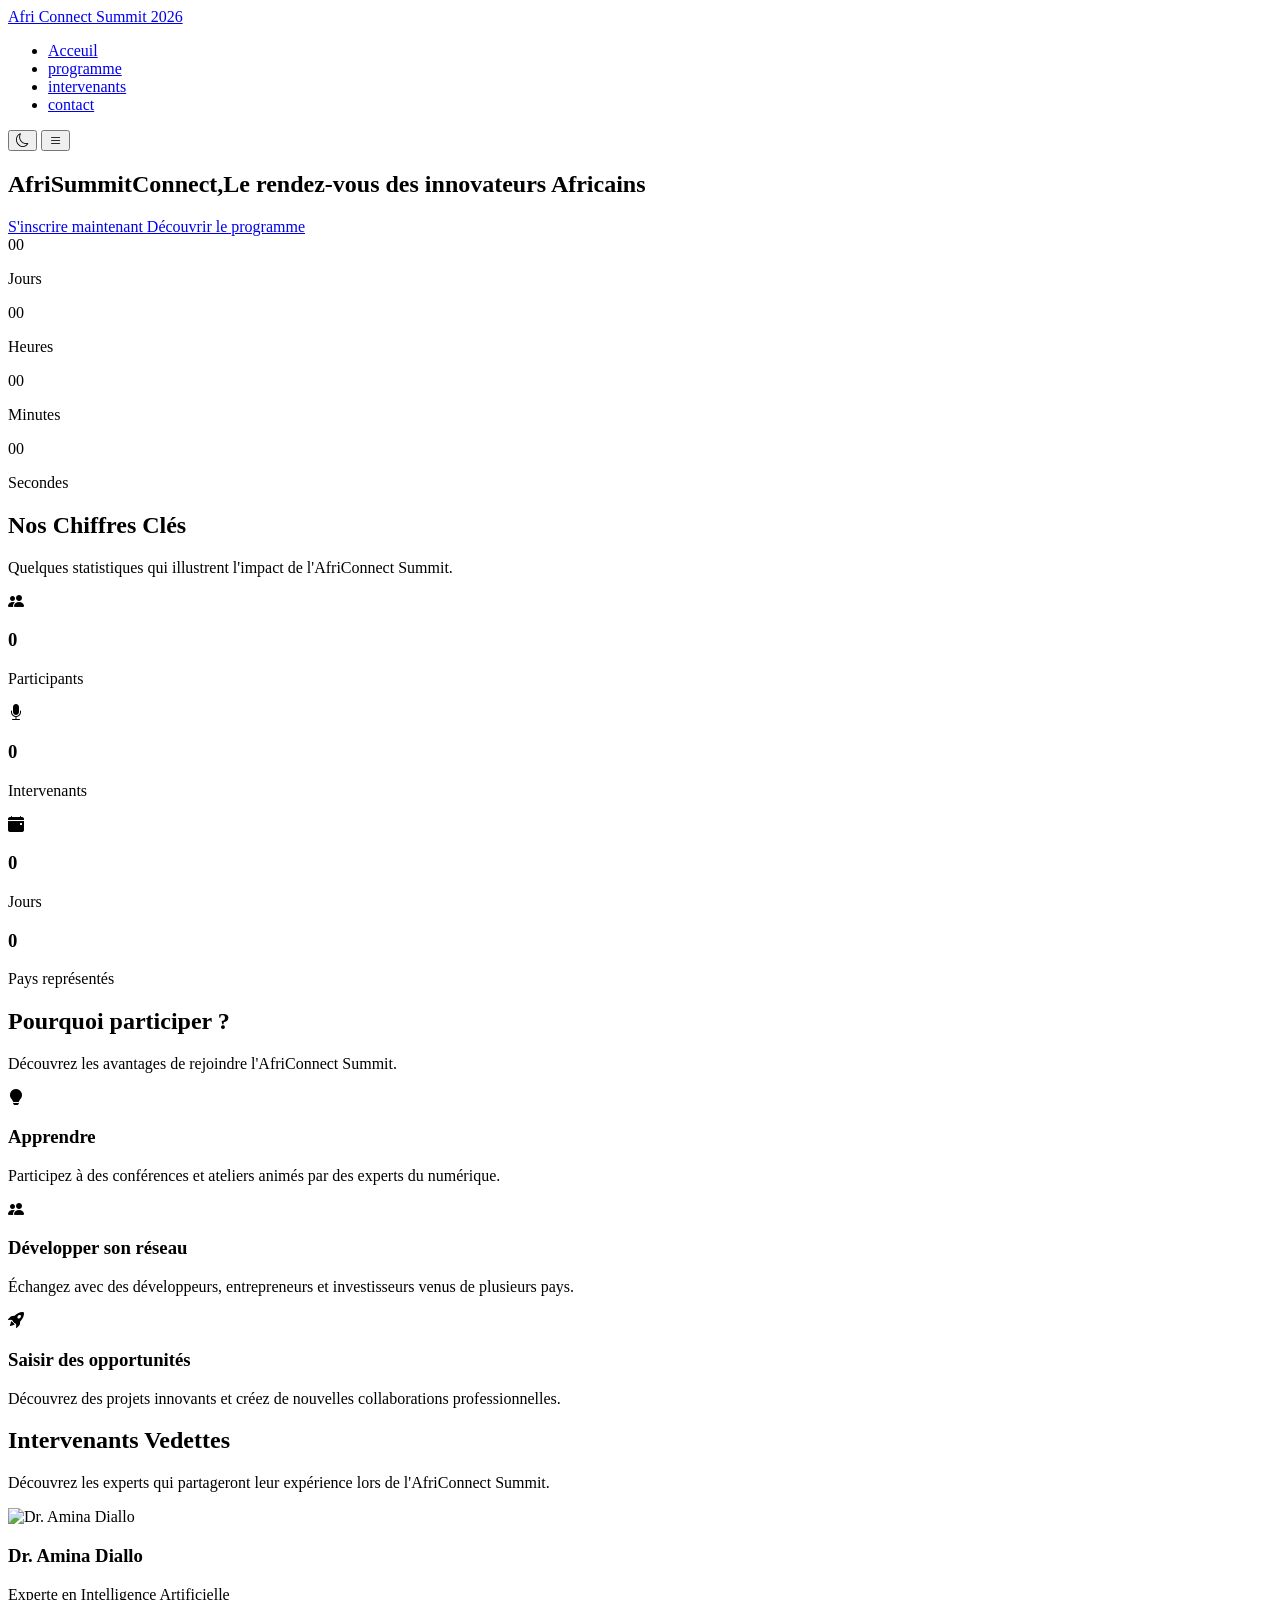
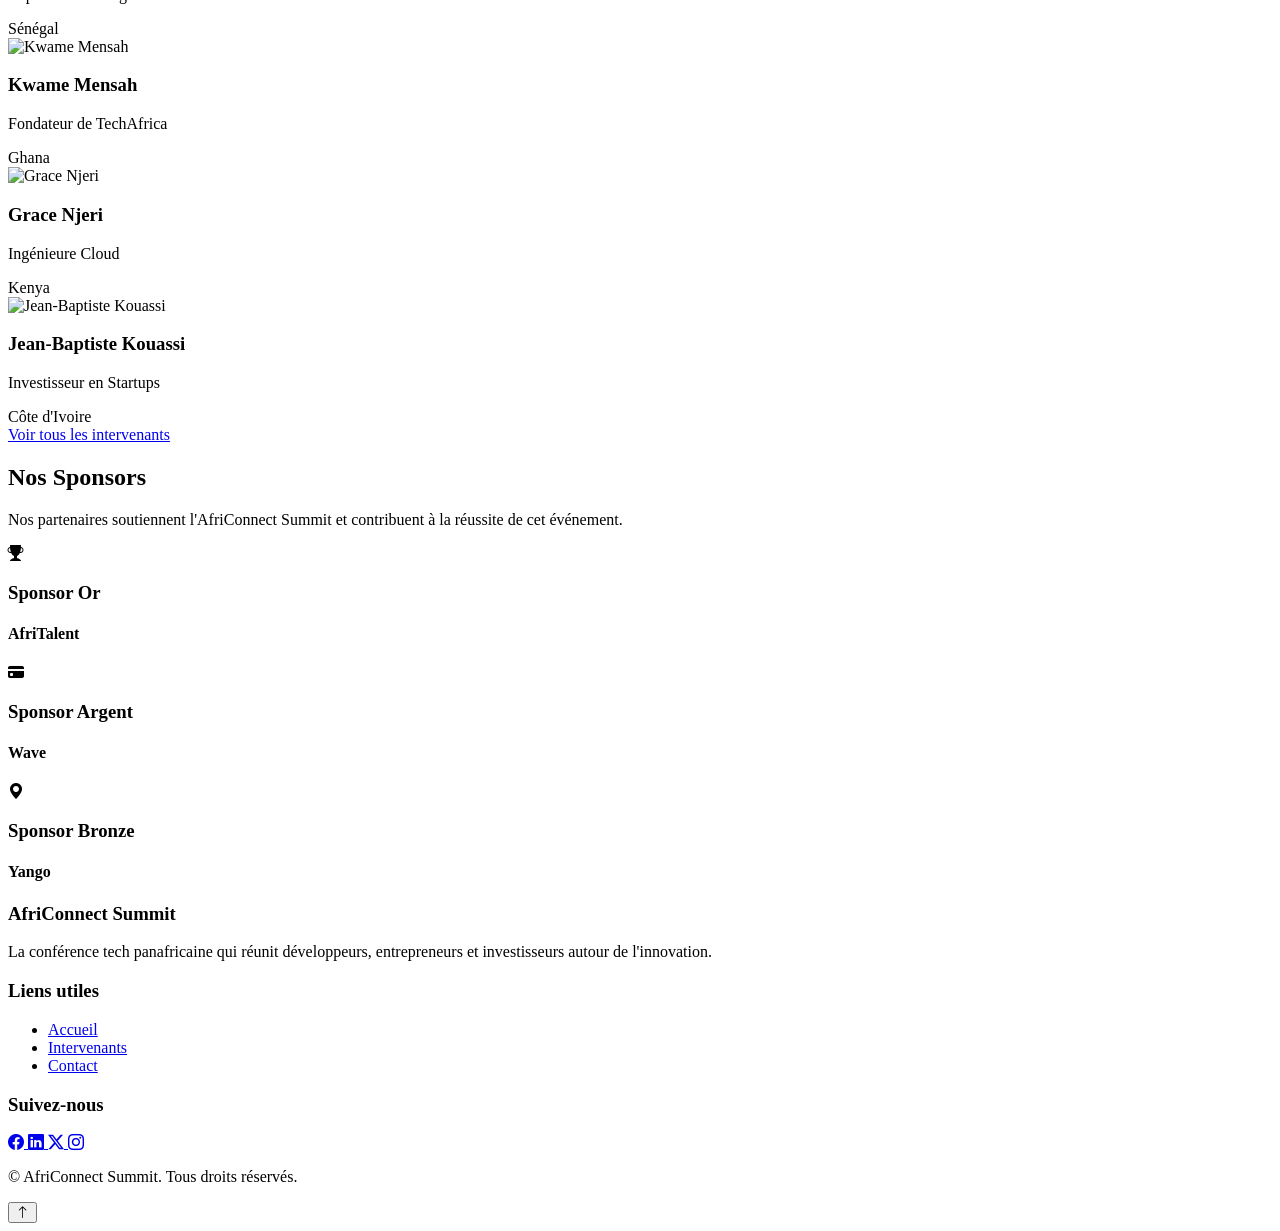
==== index.html @ d3c337fe "structure complète des 4 pages avec sections et contenu texte" ====
<!DOCTYPE html>
<html lang="en">
<head>
    <meta charset="UTF-8">
    <meta name="viewport" content="width=device-width, initial-scale=1.0">
    <title>Acceuil</title>
      <!-- feuille de style -->
    <link rel="stylesheet" href="css/style.css">
    <!-- bootstrap icones -->
     <link rel="stylesheet" href="https://cdn.jsdelivr.net/npm/bootstrap-icons@1.11.3/font/bootstrap-icons.min.css">

</head>
<body>

 <header>
  <nav>
   <!-- logo -->
    <div>
      <a href="index.html"  >
        Afri Connect Summit 2026

      </a>
    </div>
     <!-- liens de navigationv -->
    <div>
      <ul>
        <li><a href="index.html">Acceuil</a></li>
        <li><a href="programme.html">programme</a></li>
        <li><a href="intervenants.html">intervenants</a></li>
        <li><a href="contact.html">contact</a></li>

      </ul>
    </div> 
      <!-- Dark / Light Mode -->
    <button id="theme-toggle">
            <i class="bi bi-moon"></i>
    </button>
       <!-- Menu mobile -->
    <button class="hamburger" id="menu-toggle">
         <i class="bi bi-list"></i>
    </button>


    
  </nav>
 </header>   

<main>
 <section id="hero">
         <h1>AfriSummitConnect,Le rendez-vous des innovateurs Africains</h1>

         <div class="hero-buttons">
            <a href="contact.html" class="btn-primary">
             S'inscrire maintenant
            </a>

            <a href="programme.html" class="btn-secondary">
            Découvrir le programme
            </a>

         </div>
   <div class="countdown">

    <div class="time-box">
        <span id="days">00</span>
        <p>Jours</p>
    </div>

    <div class="time-box">
        <span id="hours">00</span>
        <p>Heures</p>
    </div>

    <div class="time-box">
        <span id="minutes">00</span>
        <p>Minutes</p>
    </div>

    <div class="time-box">
        <span id="seconds">00</span>
        <p>Secondes</p>
    </div>

  </div>
   
</section>


<section class="stats">

    <div class="section-title">
        <h2>Nos Chiffres Clés</h2>
        <p>Quelques statistiques qui illustrent l'impact de l'AfriConnect Summit.</p>
    </div>

    <div class="stats-grid">

        <div class="stat-card">
            <i class="bi bi-people-fill"></i>
            <h3 class="counter" data-target="1200">0</h3>
            <p>Participants</p>
        </div>

        <div class="stat-card">
            <i class="bi bi-mic-fill"></i>
            <h3 class="counter" data-target="48">0</h3>
            <p>Intervenants</p>
        </div>

        <div class="stat-card">
            <i class="bi bi-calendar-event-fill"></i>
            <h3 class="counter" data-target="3">0</h3>
            <p>Jours</p>
        </div>

        <div class="stat-card">
            <i class="bi bi-globe-africa"></i>
            <h3 class="counter" data-target="12">0</h3>
            <p>Pays représentés</p>
        </div>

    </div>

</section>

<section class="Pourquoi">

    <div class="section-title">
        <h2>Pourquoi participer ?</h2>
        <p>Découvrez les avantages de rejoindre l'AfriConnect Summit.</p>
    </div>

    <div class="">

        <div class="">
            <i class="bi bi-lightbulb-fill"></i>
            <h3>Apprendre</h3>
            <p>Participez à des conférences et ateliers animés par des experts du numérique.</p>
        </div>

        <div class="">
            <i class="bi bi-people-fill"></i>
            <h3>Développer son réseau</h3>
            <p>Échangez avec des développeurs, entrepreneurs et investisseurs venus de plusieurs pays.</p>
        </div>

        <div class="">
            <i class="bi bi-rocket-takeoff-fill"></i>
            <h3>Saisir des opportunités</h3>
            <p>Découvrez des projets innovants et créez de nouvelles collaborations professionnelles.</p>
        </div>

    </div>

</section>
<section class="intervenant">

    <div class="section-title">
        <h2>Intervenants Vedettes</h2>
        <p>Découvrez les experts qui partageront leur expérience lors de l'AfriConnect Summit.</p>
    </div>

    <div class="speakers-grid">

        <div class="intervenant-card">
            <img src="" alt="Dr. Amina Diallo">
            <h3>Dr. Amina Diallo</h3>
            <p>Experte en Intelligence Artificielle</p>
            <span>Sénégal</span>
        </div>

        <div class="intervenant-card">
            <img src="" alt="Kwame Mensah">
            <h3>Kwame Mensah</h3>
            <p>Fondateur de TechAfrica</p>
            <span>Ghana</span>
        </div>

        <div class="intervenant-card">
            <img src="" alt="Grace Njeri">
            <h3>Grace Njeri</h3>
            <p>Ingénieure Cloud</p>
            <span>Kenya</span>
        </div>

        <div class="intervenant-card">
            <img src="" alt="Jean-Baptiste Kouassi">
            <h3>Jean-Baptiste Kouassi</h3>
            <p>Investisseur en Startups</p>
            <span>Côte d'Ivoire</span>
        </div>

    </div>

    <div class="btn-container">
        <a href="intervenants.html" class="btn">Voir tous les intervenants</a>
    </div>

</section>
<section class="sponsors">

    <div class="section-title">
        <h2>Nos Sponsors</h2>
        <p>Nos partenaires soutiennent l'AfriConnect Summit et contribuent à la réussite de cet événement.</p>
    </div>

    <div class="sponsors-container">

        <!-- Sponsor Or -->
        <div class="sponsor-card gold">
            <i class="bi bi-trophy-fill"></i>
            <h3>Sponsor Or</h3>
            <h4>AfriTalent</h4>
        </div>

        <!-- Sponsor Argent -->
        <div class="sponsor-card silver">
            <i class="bi bi-credit-card-fill"></i>
            <h3>Sponsor Argent</h3>
            <h4>Wave</h4>
        </div>

        <!-- Sponsor Bronze -->
        <div class="sponsor-card bronze">
            <i class="bi bi-geo-alt-fill"></i>
            <h3>Sponsor Bronze</h3>
            <h4>Yango</h4>
        </div>

    </div>

</section>
<footer class="footer">

    <div class="footer-container">

        <!-- Colonne 1 -->
        <div class="footer-column">
            <h3>AfriConnect Summit</h3>
            <p>
                La conférence tech panafricaine qui réunit développeurs,
                entrepreneurs et investisseurs autour de l'innovation.
            </p>
        </div>


        <!-- Colonne 2 -->
        <div class="footer-column">
            <h3>Liens utiles</h3>

            <ul>
                <li><a href="index.html">Accueil</a></li>
                <li><a href="intervenants.html">Intervenants</a></li>
                <li><a href="contact.html">Contact</a></li>
                
            </ul>

        </div>


        <!-- Colonne 3 -->
        <div class="footer-column">
            <h3>Suivez-nous</h3>

            <div class="social-icons">

              <a href="https://www.facebook.com/" target="_blank">
               <i class="bi bi-facebook"></i>
              </a>

              <a href="https://www.linkedin.com/" target="_blank">
                <i class="bi bi-linkedin"></i>
             </a>

            <a href="https://x.com/" target="_blank">
               <i class="bi bi-twitter-x"></i>
            </a>

             <a href="https://www.instagram.com/" target="_blank">
               <i class="bi bi-instagram"></i>
                 </a>

          </div>

        </div>

    </div>


    <div class="copyright">
        <p>
            © <span id="year"></span> AfriConnect Summit. Tous droits réservés.
        </p>
    </div>


    <!-- Bouton retour en haut -->
    <button id="backToTop">
        <i class="bi bi-arrow-up"></i>
    </button>


</footer>
</main>


     <!--  script JavaScript -->
<script src="js/main.js"></script>


    
</body>
</html>
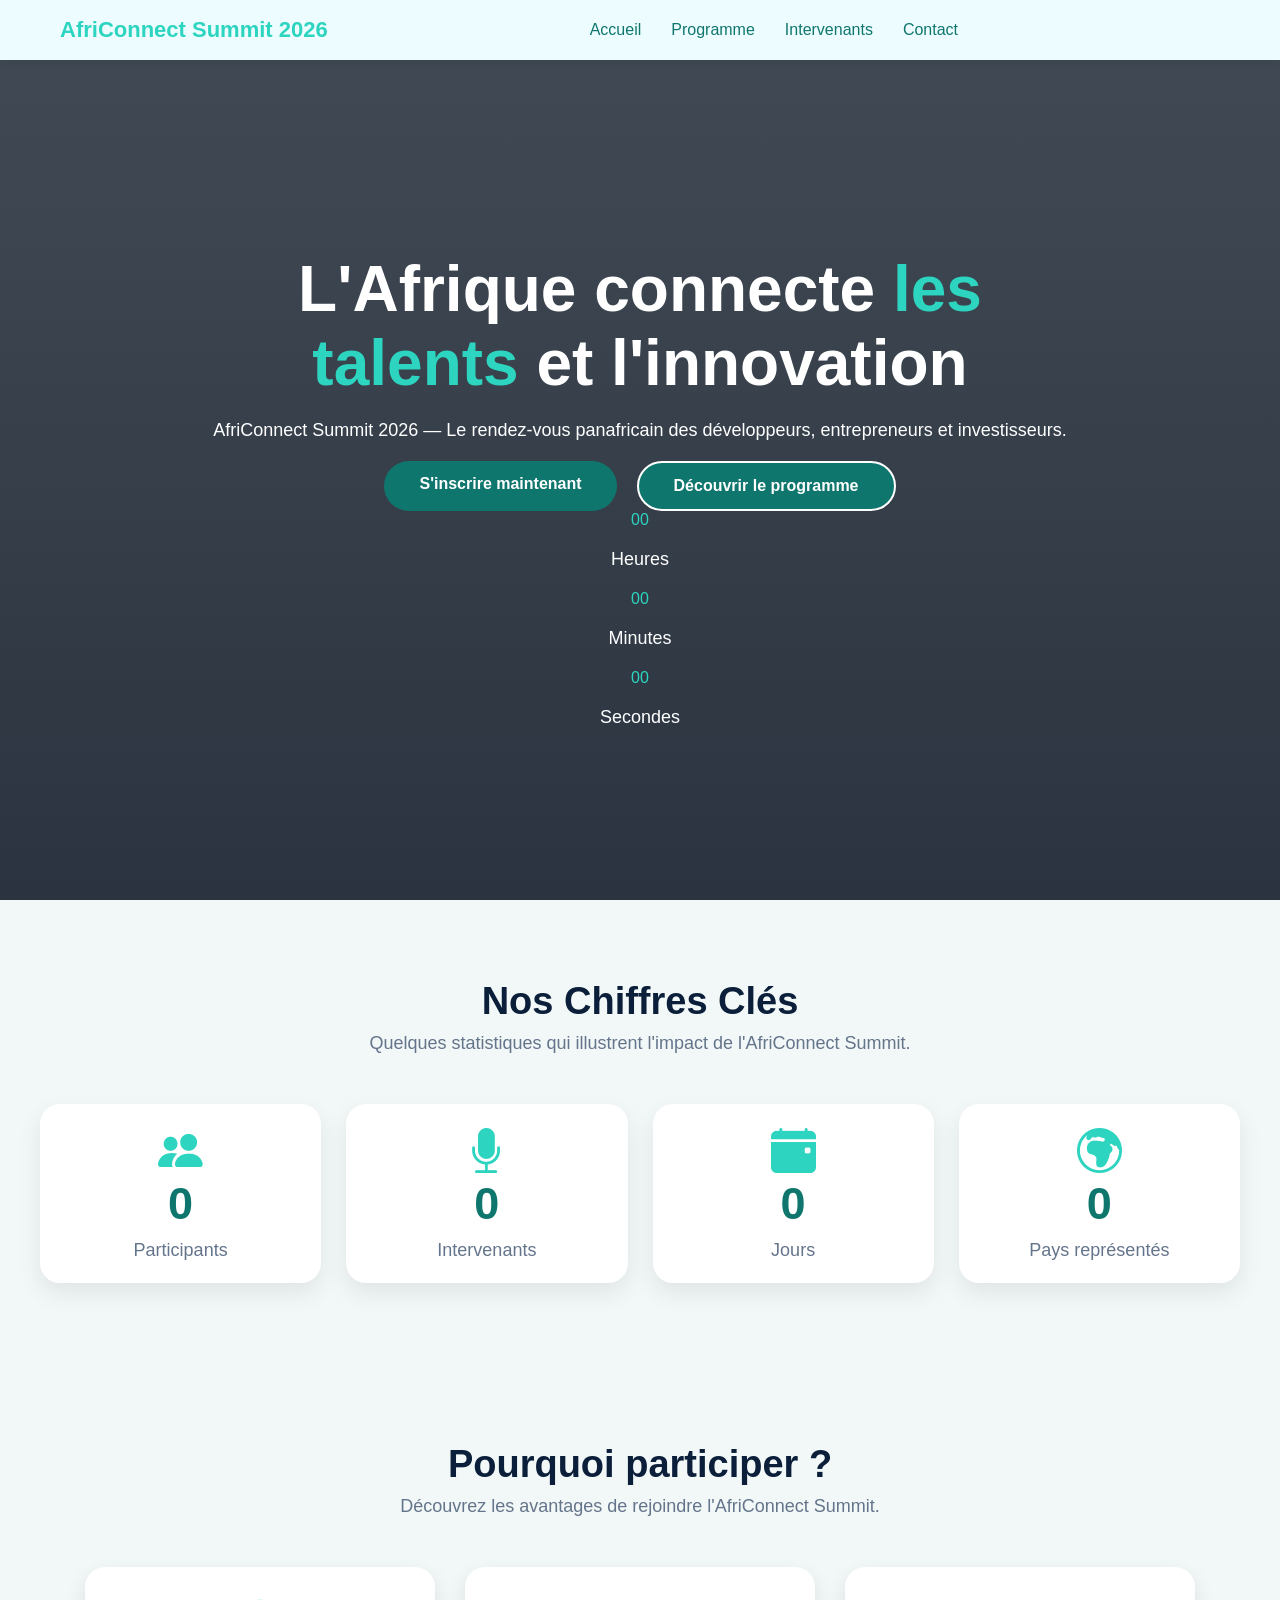
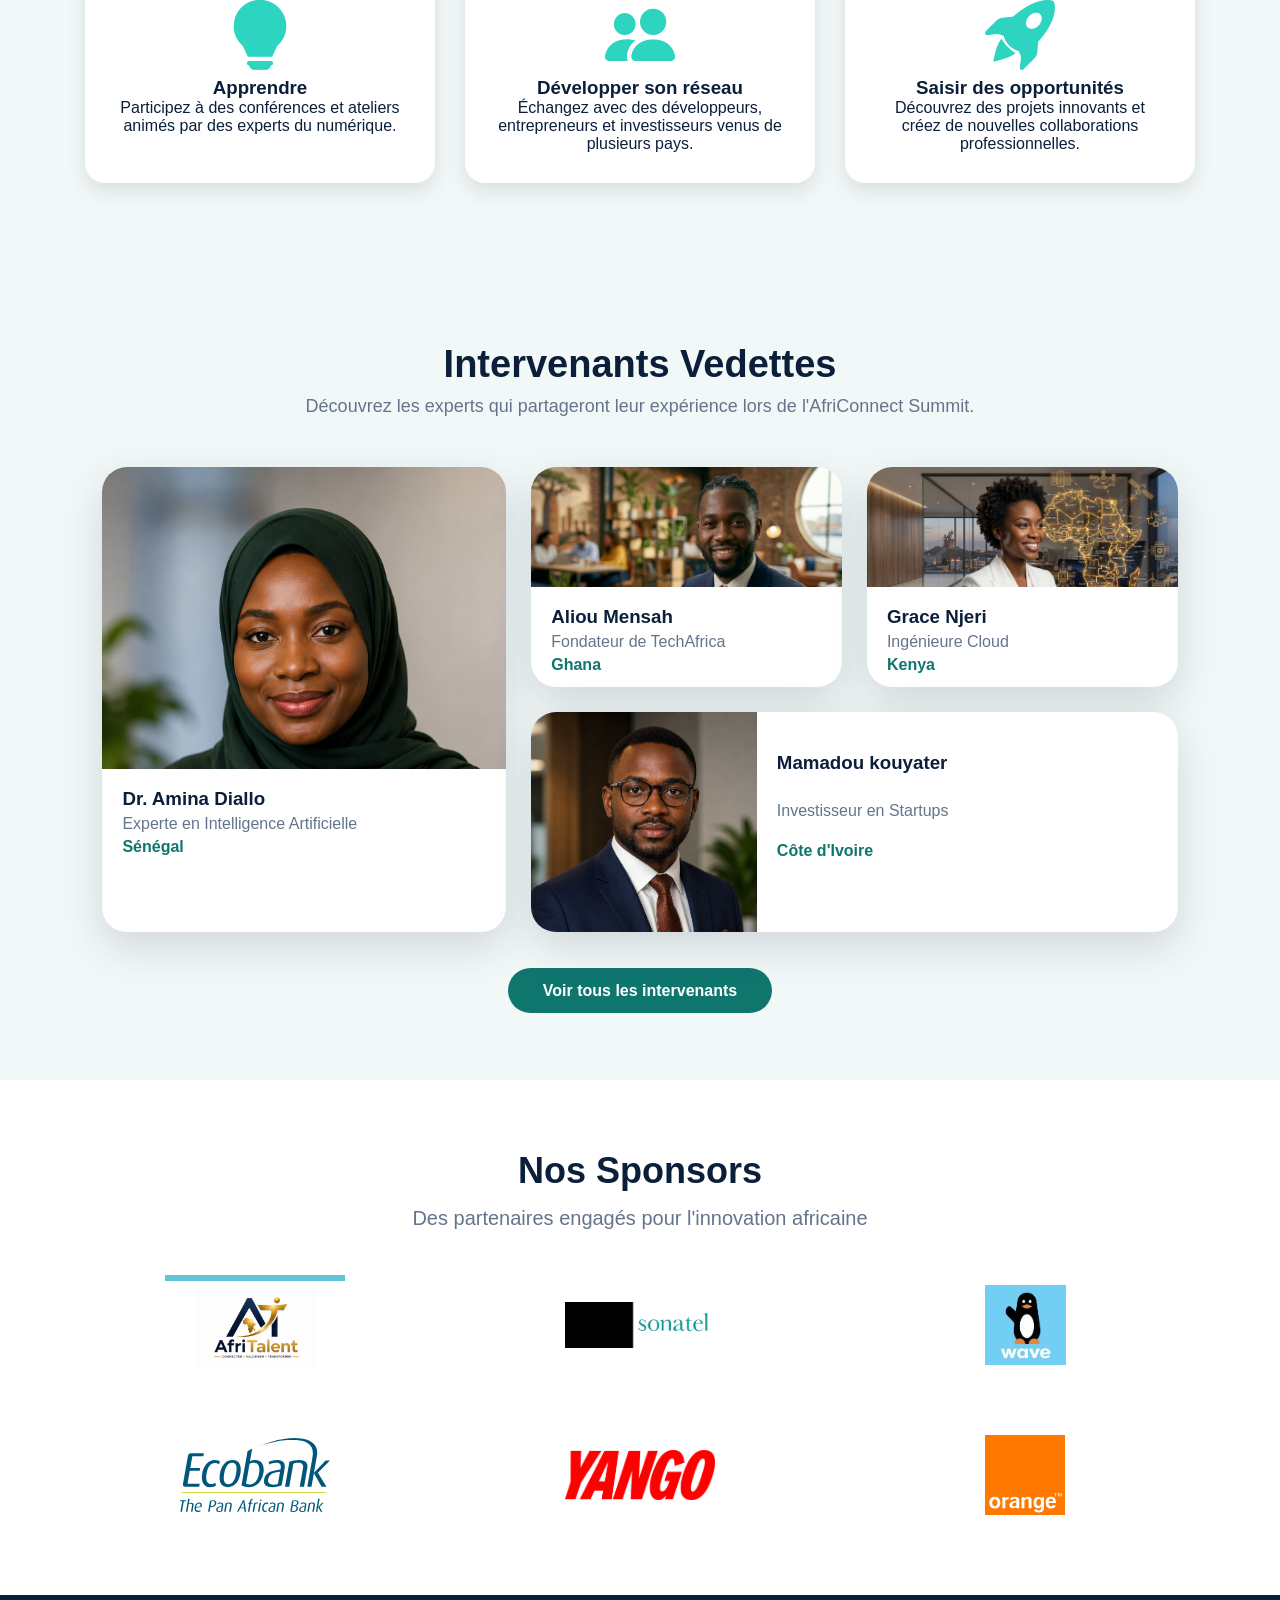
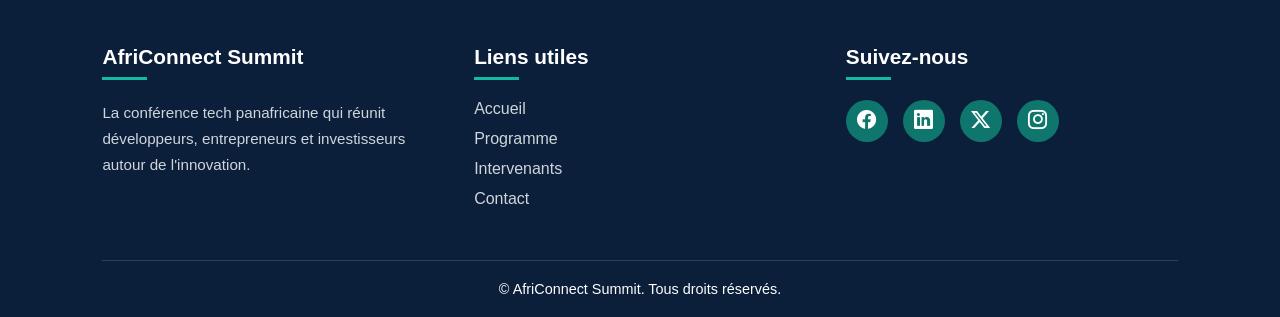
==== commit d1bd3fea: "css complet du page d accueil (index.html)" ====
--- a/index.html
+++ b/index.html
@@ -12,60 +12,79 @@
 </head>
 <body>
 
- <header>
-  <nav>
-   <!-- logo -->
-    <div>
-      <a href="index.html"  >
-        Afri Connect Summit 2026
-
-      </a>
-    </div>
-     <!-- liens de navigationv -->
-    <div>
-      <ul>
-        <li><a href="index.html">Acceuil</a></li>
-        <li><a href="programme.html">programme</a></li>
-        <li><a href="intervenants.html">intervenants</a></li>
-        <li><a href="contact.html">contact</a></li>
-
-      </ul>
-    </div> 
-      <!-- Dark / Light Mode -->
-    <button id="theme-toggle">
-            <i class="bi bi-moon"></i>
-    </button>
-       <!-- Menu mobile -->
-    <button class="hamburger" id="menu-toggle">
-         <i class="bi bi-list"></i>
-    </button>
-
-
-    
-  </nav>
- </header>   
 
 <main>
- <section id="hero">
-         <h1>AfriSummitConnect,Le rendez-vous des innovateurs Africains</h1>
-
-         <div class="hero-buttons">
-            <a href="contact.html" class="btn-primary">
-             S'inscrire maintenant
-            </a>
-
-            <a href="programme.html" class="btn-secondary">
-            Découvrir le programme
-            </a>
-
-         </div>
-   <div class="countdown">
-
-    <div class="time-box">
-        <span id="days">00</span>
-        <p>Jours</p>
-    </div>
-
+<header id="header">
+
+<nav class="navbar" >
+
+   <div class="logo">
+    AfriConnect Summit 2026
+    </div>
+
+
+   <ul class="nav-links" id="navLinks">
+
+   <li><a href="index.html">Accueil</a></li>
+  <li><a href="programme.html">Programme</a></li>
+  <li><a href="intervenants.html">Intervenants</a></li>
+   <li><a href="contact.html">Contact</a></li>
+
+  </ul>
+
+
+  <div class="actions">
+<!-- 
+     <button id="theme">
+    <i class="bi bi-moon"></i>
+   </button>
+
+
+   <span class="menu" id="menu">
+  <i class="bi bi-list"></i>
+   </span> -->
+
+
+  </div>
+
+
+</nav>
+
+</header>
+
+
+ <section class="hero">
+
+  <div class="hero-content">
+
+    <h1>
+          L'Afrique connecte
+        <span>les talents</span>
+        et l'innovation
+    </h1>
+
+   <p>
+    AfriConnect Summit 2026 — Le rendez-vous panafricain des développeurs,
+    entrepreneurs et investisseurs.
+  </p>
+
+
+
+  <div class="btns">
+
+   <a href="#" class="btn primary">
+       S'inscrire maintenant
+   </a>
+
+  <a href="#" class="btn outline">
+      Découvrir le programme
+  </a>
+
+</div>
+
+
+
+ 
     <div class="time-box">
         <span id="hours">00</span>
         <p>Heures</p>
@@ -114,37 +133,36 @@
         </div>
 
         <div class="stat-card">
-            <i class="bi bi-globe-africa"></i>
+            <i class="bi bi-globe-europe-africa" ></i>
             <h3 class="counter" data-target="12">0</h3>
             <p>Pays représentés</p>
         </div>
 
-    </div>
-
-</section>
-
-<section class="Pourquoi">
+    </div> 
+
+</section>
+<section class="pourquoi">
 
     <div class="section-title">
         <h2>Pourquoi participer ?</h2>
         <p>Découvrez les avantages de rejoindre l'AfriConnect Summit.</p>
     </div>
 
-    <div class="">
-
-        <div class="">
+    <div class="pourquoi-container">
+
+        <div class="pourquoi-card">
             <i class="bi bi-lightbulb-fill"></i>
             <h3>Apprendre</h3>
             <p>Participez à des conférences et ateliers animés par des experts du numérique.</p>
         </div>
 
-        <div class="">
+        <div class="pourquoi-card">
             <i class="bi bi-people-fill"></i>
             <h3>Développer son réseau</h3>
             <p>Échangez avec des développeurs, entrepreneurs et investisseurs venus de plusieurs pays.</p>
         </div>
 
-        <div class="">
+        <div class="pourquoi-card">
             <i class="bi bi-rocket-takeoff-fill"></i>
             <h3>Saisir des opportunités</h3>
             <p>Découvrez des projets innovants et créez de nouvelles collaborations professionnelles.</p>
@@ -163,29 +181,29 @@
     <div class="speakers-grid">
 
         <div class="intervenant-card">
-            <img src="" alt="Dr. Amina Diallo">
+            <img src="images/amina.png" alt="Dr. Amina Diallo">
             <h3>Dr. Amina Diallo</h3>
             <p>Experte en Intelligence Artificielle</p>
             <span>Sénégal</span>
         </div>
 
         <div class="intervenant-card">
-            <img src="" alt="Kwame Mensah">
-            <h3>Kwame Mensah</h3>
+            <img src="images/lahad.png" alt="Kwame Mensah">
+            <h3>Aliou Mensah</h3>
             <p>Fondateur de TechAfrica</p>
             <span>Ghana</span>
         </div>
 
         <div class="intervenant-card">
-            <img src="" alt="Grace Njeri">
+            <img src="images/presidente (2).png" alt="Grace Njeri">
             <h3>Grace Njeri</h3>
             <p>Ingénieure Cloud</p>
             <span>Kenya</span>
         </div>
 
         <div class="intervenant-card">
-            <img src="" alt="Jean-Baptiste Kouassi">
-            <h3>Jean-Baptiste Kouassi</h3>
+            <img src="images/jean.png" alt="Jean-Baptiste Kouassi">
+            <h3>Mamadou kouyater</h3>
             <p>Investisseur en Startups</p>
             <span>Côte d'Ivoire</span>
         </div>
@@ -198,37 +216,38 @@
 
 </section>
 <section class="sponsors">
-
-    <div class="section-title">
+    <div class="container">
         <h2>Nos Sponsors</h2>
-        <p>Nos partenaires soutiennent l'AfriConnect Summit et contribuent à la réussite de cet événement.</p>
-    </div>
-
-    <div class="sponsors-container">
-
-        <!-- Sponsor Or -->
-        <div class="sponsor-card gold">
-            <i class="bi bi-trophy-fill"></i>
-            <h3>Sponsor Or</h3>
-            <h4>AfriTalent</h4>
-        </div>
-
-        <!-- Sponsor Argent -->
-        <div class="sponsor-card silver">
-            <i class="bi bi-credit-card-fill"></i>
-            <h3>Sponsor Argent</h3>
-            <h4>Wave</h4>
-        </div>
-
-        <!-- Sponsor Bronze -->
-        <div class="sponsor-card bronze">
-            <i class="bi bi-geo-alt-fill"></i>
-            <h3>Sponsor Bronze</h3>
-            <h4>Yango</h4>
-        </div>
-
-    </div>
-
+        <h3>Des partenaires engagés pour l'innovation africaine</h3>
+
+        <div class="sponsor-grid">
+
+            <div class="sponsor-item gold">
+                <img src="images/afritalent.png" alt="AfriTalent">
+            </div>
+
+            <div class="sponsor-item">
+                <img src="images/sonatel.jpg" alt="Sonatel">
+            </div>
+
+            <div class="sponsor-item">
+                <img src="images/wave.webp" alt="Wave">
+            </div>
+
+            <div class="sponsor-item">
+                <img src="images/Ecobank_Logo.svg" alt="Ecobank">
+            </div>
+
+            <div class="sponsor-item">
+                <img src="images/Yango_(entreprise).png" alt="Yango">
+            </div>
+
+            <div class="sponsor-item">
+                <img src="images/Orange_logo.svg" alt="Orange Digital Center">
+            </div>
+
+        </div>
+    </div>
 </section>
 <footer class="footer">
 
@@ -250,6 +269,7 @@
 
             <ul>
                 <li><a href="index.html">Accueil</a></li>
+                <li ><a href="programme.html">Programme</a></li>
                 <li><a href="intervenants.html">Intervenants</a></li>
                 <li><a href="contact.html">Contact</a></li>
                 
@@ -295,9 +315,9 @@
 
 
     <!-- Bouton retour en haut -->
-    <button id="backToTop">
+    <!-- <button id="backToTop">
         <i class="bi bi-arrow-up"></i>
-    </button>
+    </button> -->
 
 
 </footer>
--- a/css/style.css
+++ b/css/style.css
@@ -0,0 +1,788 @@
+:root{
+    --bg:#f2f8f7;              /* fond clair légèrement menthe */
+    --card:#ffffff;            /* cartes blanches */
+    --primary:#0f766e;         /* vert menthe foncé */
+    --secondary:#2dd4bf;       /* vert menthe lumineux */
+    --accent:#14b8a6;          /* accent turquoise */
+    --dark-blue:#0b1f3a;       /* bleu nuit */
+    --text:#0b1f3a;            /* texte bleu nuit */
+    --muted:#64748b;           /* texte secondaire */
+    --shadow:0 15px 40px rgba(11,31,58,.15);
+}
+
+
+[data-theme="dark"]{
+    --bg:#061826;              /* bleu nuit profond */
+    --card:#0b2638;            /* cartes bleu nuit */
+    --primary:#2dd4bf;         /* vert menthe */
+    --secondary:#5eead4;       /* menthe clair */
+    --accent:#34d399;          /* vert doux */
+    --dark-blue:#020617;
+    --text:#f8fafc;            /* blanc cassé */
+    --muted:#94a3b8;
+    --shadow:0 15px 40px rgba(0,0,0,.45);
+}
+
+*{
+    margin: 0;
+    padding: 0;
+    box-sizing: border-box;
+}
+
+
+*{
+    margin:0;
+    padding:0;
+    box-sizing:border-box;
+    font-family:"Poppins",sans-serif;
+}
+header{
+    position: fixed;
+    top: 0;
+    left: 0;
+    width: 100%;
+    background: #edfdff;
+    z-index: 1000;
+    box-shadow: 0 2px 10px rgba(0,0,0,.1);
+}
+
+
+html{
+    scroll-behavior:smooth;
+}
+
+
+body{
+    background:var(--bg);
+    color:var(--text);
+    transition:.4s;
+}
+
+
+/* NAVBAR */
+
+header{
+    position:fixed;
+    top:0;
+    width:100%;
+    z-index:1000;
+    transition:.4s;
+}
+
+
+header.scrolled{
+    background:var(--card);
+    box-shadow:var(--shadow);
+}
+
+
+nav{
+    max-width:1200px;
+    margin:auto;
+    padding:20px;
+    display:flex;
+    justify-content:space-between;
+    align-items:center;
+    height: 60px;
+}
+
+
+.logo{
+    font-size:22px;
+    font-weight:800;
+    color:var(--secondary);
+}
+
+
+.nav-links{
+    display:flex;
+    gap:30px;
+    list-style:none;
+}
+
+
+.nav-links a{
+    text-decoration:none;
+    color:var(--primary);
+    font-weight:500;
+    
+}
+
+
+.actions button{
+    border:none;
+    background:var(--primary);
+    color:white;
+    padding:10px 15px;
+    border-radius:50%;
+    cursor:pointer;
+}
+
+
+.menu{
+    display:none;
+    font-size:25px;
+}
+
+
+
+/* HERO */
+
+.hero{
+
+    min-height:100vh;
+
+    background:
+    linear-gradient(
+    rgba(7,17,31,.75),
+    rgba(7,17,31,.85)
+    ),
+
+    url("https://images.unsplash.com/photo-1540575467063-178a50c2df87")
+    center/cover;
+
+
+    display:flex;
+    justify-content:center;
+    align-items:center;
+    text-align:center;
+    color:white;
+    padding:20px;
+}
+
+.hero-content{
+    max-width: 900px;
+    animation: show 1.5s;
+    margin-top: 70px; /* Essaie entre 60px et 100px */
+}
+
+
+.hero h1{
+    font-size:clamp(30px,5vw,70px);
+    font-weight:800;
+    padding-top: 30px;
+
+    
+}
+
+
+.hero span{
+    color:var(--secondary);
+}
+
+
+.hero p{
+    margin:20px 0;
+    font-size:18px;
+}
+
+
+.btns{
+    display:flex;
+    justify-content:center;
+    gap:20px;
+}
+
+
+.btn{
+    padding:15px 30px;
+    border-radius:30px;
+    text-decoration:none;
+    font-weight:600;
+}
+
+
+.primary{
+    background:var(--secondary);
+    color:#111;
+}
+
+
+.outline{
+    border:2px solid white;
+    color:white;
+}
+
+/* SECTION */
+.stats{
+    padding: 80px 20px;
+    background: var(--bg);
+}
+
+.section-title{
+    text-align: center;
+    margin-bottom: 50px;
+}
+
+.section-title h2{
+    font-size: 40px;
+    color: var(--primary);
+    margin-bottom: 10px;
+}
+
+.section-title p{
+    font-size: 18px;
+    color: var(--muted);
+    font-weight: 300;
+}
+
+/* GRID */
+.stats-grid{
+    display: grid;
+    grid-template-columns: repeat(auto-fit, minmax(220px,1fr));
+    gap: 25px;
+    max-width: 1200px;
+    margin: auto;
+}
+
+/* CARTES */
+.stat-card{
+    background: var(--card);
+    padding: 20px 18px ;
+    border-radius: 20px;
+    text-align: center;
+    box-shadow: 0 10px 25px rgba(0,0,0,.08);
+    transition: .4s;
+    border: 2px solid transparent;
+}
+
+.stat-card:hover {
+    border-color: var(--accent);
+    transform: translateY(-8px); /* Fait monter la carte de 8 pixels */
+    box-shadow: 0 15px 30px rgba(0, 0, 0, 0.15); /* Rend l'ombre plus profonde et douce */
+}
+
+
+
+/* ICÔNES */
+.stat-card i{
+    font-size: 45px;
+    color: var(--secondary);
+    margin-bottom: 20px;
+}
+
+/* NOMBRE */
+.stat-card h3{
+    font-size: 45px;
+    color: var(--primary);
+    margin-bottom: 10px;
+    font-weight: 800;
+}
+
+/* TEXTE */
+.stat-card p{
+    font-size: 18px;
+    color: var(--muted);
+    font-weight: 400;
+}
+
+/* SECTION */
+.pourquoi{
+    padding: 80px 20px;
+    background: var(--bg);
+}
+
+/* CONTENEUR FLEXBOX */
+.pourquoi-container{
+    display: flex;
+    justify-content: center;
+    gap: 30px;
+    flex-wrap: wrap;
+    max-width: 1200px;
+    margin: 50px auto 0;
+}
+
+/* CARTES */
+.pourquoi-card{
+    flex: 1;
+    min-width: 280px;
+    max-width: 350px;
+    background: var(--card);
+    padding: 30px;
+    border-radius: 20px;
+    text-align: center;
+    box-shadow: 0 8px 20px rgba(0,0,0,.1);
+
+    transition: transform 0.3s ease, box-shadow 0.3s ease;
+    cursor: pointer; /* Indique que c'est interactif */
+}
+.pourquoi-card:hover,
+.pourquoi-card:active {
+    transform: scale(1.1); /* Agrandi la carte de 10% (comme sur ton exemple) */
+    box-shadow: 0 20px 40px rgba(2, 51, 60, 0.2); /* Ajoute une ombre profonde pour l'effet de relief */
+    z-index: 10; /* Assure que la carte zoomée passe au-dessus des autres */
+}
+
+/* ICÔNES */
+.pourquoi-card i{
+    font-size: 70px;
+    color: var(--secondary);
+    margin-bottom: 20px;
+}
+.sponsors {
+    padding: 60px 8%;
+    background: var(--bg);
+}
+
+.sponsors-container {
+    display: flex;
+    justify-content: center;
+    align-items: center;
+    gap: 30px;
+}
+
+/* Style général */
+.sponsor-card {
+    background: var(--card);
+    border-radius: 15px;
+    text-align: center;
+    padding: 30px;
+    box-shadow: 0 8px 20px rgba(0,0,0,0.1);
+    transition: 0.3s;
+}
+
+.sponsor-card i {
+    font-size: 40px;
+    margin-bottom: 15px;
+}
+
+.sponsor-card h3 {
+    margin-bottom: 10px;
+}
+
+.sponsor-card h4 {
+    font-size: 22px;
+}
+
+
+/* Différence de taille entre les niveaux */
+
+.gold {
+    width: 300px;
+    height: 250px;
+    border-top: 6px solid #63c3d8;
+}
+
+.silver {
+    width: 250px;
+    height: 210px;
+    border-top: 6px solid #388490;
+}
+
+.bronze {
+    width: 220px;
+    height: 180px;
+    border-top: 6px solid #06463f;
+}
+
+/* ================= FOOTER ================= */
+
+.footer {
+    background: var(--text);
+    color: white;
+    padding: 50px 8% 20px;
+}
+
+
+/* Conteneur des colonnes */
+
+.footer-container {
+    display: flex;
+    justify-content: space-between;
+    gap: 40px;
+    flex-wrap: wrap;
+}
+
+
+/* Colonnes */
+
+.footer-column {
+    flex: 1;
+    min-width: 250px;
+}
+
+
+.footer-column h3 {
+    color: var(--primary-light);
+    font-size: 1.3rem;
+    margin-bottom: 20px;
+    position: relative;
+}
+
+
+/* Petite ligne sous les titres */
+
+.footer-column h3::after {
+    content: "";
+    width: 45px;
+    height: 3px;
+    background: var(--accent);
+    display: block;
+    margin-top: 8px;
+}
+
+
+/* Texte */
+
+.footer-column p {
+    color: #d1d5db;
+    line-height: 1.7;
+    font-size: 0.95rem;
+}
+
+
+/* Liens */
+
+.footer-column ul {
+    list-style: none;
+    padding: 0;
+}
+
+
+.footer-column ul li {
+    margin-bottom: 12px;
+}
+
+
+.footer-column ul li a {
+    color: #d1d5db;
+    text-decoration: none;
+    transition: 0.3s ease;
+}
+
+
+.footer-column ul li a:hover {
+    color: var(--accent);
+    padding-left: 8px;
+}
+
+
+/* Réseaux sociaux */
+
+.social-icons {
+    display: flex;
+    gap: 15px;
+}
+
+
+.social-icons a {
+    width: 42px;
+    height: 42px;
+    display: flex;
+    justify-content: center;
+    align-items: center;
+
+    background: var(--primary);
+    color: white;
+
+    border-radius: 50%;
+    font-size: 1.2rem;
+
+    transition: 0.3s ease;
+}
+
+
+.social-icons a:hover {
+    background: var(--accent);
+    transform: translateY(-5px);
+}
+
+
+/* Copyright */
+
+.copyright {
+    border-top: 1px solid rgba(255,255,255,0.15);
+    margin-top: 40px;
+    padding-top: 20px;
+    text-align: center;
+}
+
+
+.copyright p {
+    color: var(--text-muted);
+    font-size: 0.9rem;
+}
+
+
+
+/* ================= RESPONSIVE ================= */
+
+/* @media (max-width:768px){
+
+    .footer-container {
+        flex-direction: column;
+        text-align: center;
+    }
+
+
+    .footer-column h3::after {
+        margin: 8px auto 0;
+    }
+
+
+    .social-icons {
+        justify-content: center;
+    }
+
+} */
+
+/* css sponsor */
+
+/* Section Sponsors */
+.sponsors {
+    background: #ffffff;
+    padding: 70px 8%;
+    text-align: center;
+}
+
+.sponsors h2 {
+    font-size: 36px;
+    color: #0b1f3a;
+    margin-bottom: 15px;
+}
+
+.sponsors h3 {
+    font-size: 20px;
+    font-weight: 400;
+    color: #64748b;
+    margin-bottom: 45px;
+}
+
+/* Grille des sponsors */
+.sponsor-grid {
+    display: grid;
+    grid-template-columns: repeat(3, 1fr);
+    gap: 50px 80px;
+    align-items: center;
+    justify-items: center;
+}
+
+/* Conteneur logo */
+.sponsor-item {
+    width: 180px;
+    height: 100px;
+    display: flex;
+    align-items: center;
+    justify-content: center;
+}
+
+/* Logos en couleur */
+.sponsor-item img {
+    max-width: 150px;
+    max-height: 80px;
+    object-fit: contain;
+    transition: 0.3s ease;
+}
+
+/* Animation au survol */
+.sponsor-item img:hover {
+    transform: scale(1.08);
+}
+
+/* Sponsor principal */
+.sponsor-item.gold img {
+    max-width: 170px;
+}
+
+
+/* Tablette */
+/* @media (max-width: 768px) {
+    .sponsor-grid {
+        grid-template-columns: repeat(2, 1fr);
+        gap: 40px;
+    }
+} */
+
+
+/* Mobile */
+/* @media (max-width: 480px) {
+    .sponsor-grid {
+        grid-template-columns: 1fr;
+    }
+} */
+
+
+
+/* Section intervenants */
+.intervenant {
+    background: var(--bg);
+    padding: 80px 8%;
+}
+
+.section-title {
+    text-align: center;
+    margin-bottom: 50px;
+}
+
+.section-title h2 {
+    color: var(--text);
+    font-size: 38px;
+}
+
+.section-title p {
+    color: var(--muted);
+}
+
+
+/* Bento Grid */
+.speakers-grid {
+    display: grid;
+    grid-template-columns: 1.3fr 1fr 1fr;
+    grid-template-rows: 220px 220px;
+    gap: 25px;
+    grid-template-areas:
+        "main small1 small2"
+        "main horizontal horizontal";
+}
+
+
+/* Cartes */
+.intervenant-card {
+    background: var(--card);
+    border-radius: 25px;
+    overflow: hidden;
+    box-shadow: var(--shadow);
+    transition: 0.4s ease;
+}
+
+
+/* Placement des cartes */
+.intervenant-card:nth-child(1) {
+    grid-area: main;
+}
+
+.intervenant-card:nth-child(2) {
+    grid-area: small1;
+}
+
+.intervenant-card:nth-child(3) {
+    grid-area: small2;
+}
+
+/* .intervenant-card:nth-child(4) {
+    grid-area: horizontal;
+    display: flex;
+} */
+
+.intervenant-card:nth-child(4) {
+    grid-area: horizontal;
+    position: relative; /* Permet de caler le texte par rapport à la carte */
+}
+
+/* On s'occupe UNIQUEMENT des textes de cette carte */
+.intervenant-card:nth-child(4) h3,
+.intervenant-card:nth-child(4) p,
+.intervenant-card:nth-child(4) span {
+    position: absolute;
+    left: 38%; /* Place le texte juste après ton image */
+    margin: 0 !important;
+    display: block;
+}
+
+/* On les aligne les uns sous les autres verticalement */
+.intervenant-card:nth-child(4) h3 {
+    top: 40px;  /* Ajuste pour monter/descendre le Nom */
+}
+
+.intervenant-card:nth-child(4) p {
+    top: 90px;  /* Ajuste pour le Rôle */
+}
+
+.intervenant-card:nth-child(4) span {
+    top: 130px; /* Ajuste pour le Pays */
+}
+
+/* Grande carte */
+.intervenant-card:nth-child(1) img {
+    width: 100%;
+    height: 65%;
+    object-fit: cover;
+}
+
+
+/* Petites cartes */
+.intervenant-card:nth-child(2) img,
+.intervenant-card:nth-child(3) img {
+    width: 100%;
+    height: 120px;
+    object-fit: cover;
+}
+
+
+/* Carte horizontale */
+.intervenant-card:nth-child(4) img {
+    width: 35%;
+    object-fit: cover;
+}
+
+
+/* Texte */
+.intervenant-card h3 {
+    color: var(--dark-blue);
+    margin: 15px 20px 5px;
+}
+
+.intervenant-card p {
+    color: var(--muted);
+    margin: 5px 20px;
+}
+
+.intervenant-card span {
+    color: var(--primary);
+    font-weight: bold;
+    margin-left: 20px;
+}
+
+
+/* Hover */
+.intervenant-card:hover {
+    transform: translateY(-8px);
+}
+
+.intervenant-card img {
+    transition: 0.4s ease;
+    object-position: top center !important; /* Force l'affichage du visage */
+}
+
+.intervenant-card:hover img {
+    transform: scale(1.05);
+}
+
+
+/* Bouton */
+.btn-container {
+    text-align: center;
+    margin-top: 50px;
+}
+
+.btn {
+    background: var(--primary);
+    color: white;
+    padding: 14px 35px;
+    border-radius: 30px;
+    text-decoration: none;
+    transition: 0.3s;
+}
+
+.btn:hover {
+    background: var(--accent);
+}
+
+
+/* Responsive */
+/*
+
+@media(max-width:600px){
+
+    .speakers-grid {
+        display: block;
+    }
+
+    .intervenant-card {
+        margin-bottom: 25px;
+    }
+
+    .intervenant-card:nth-child(4){
+        display:block;
+    }
+}
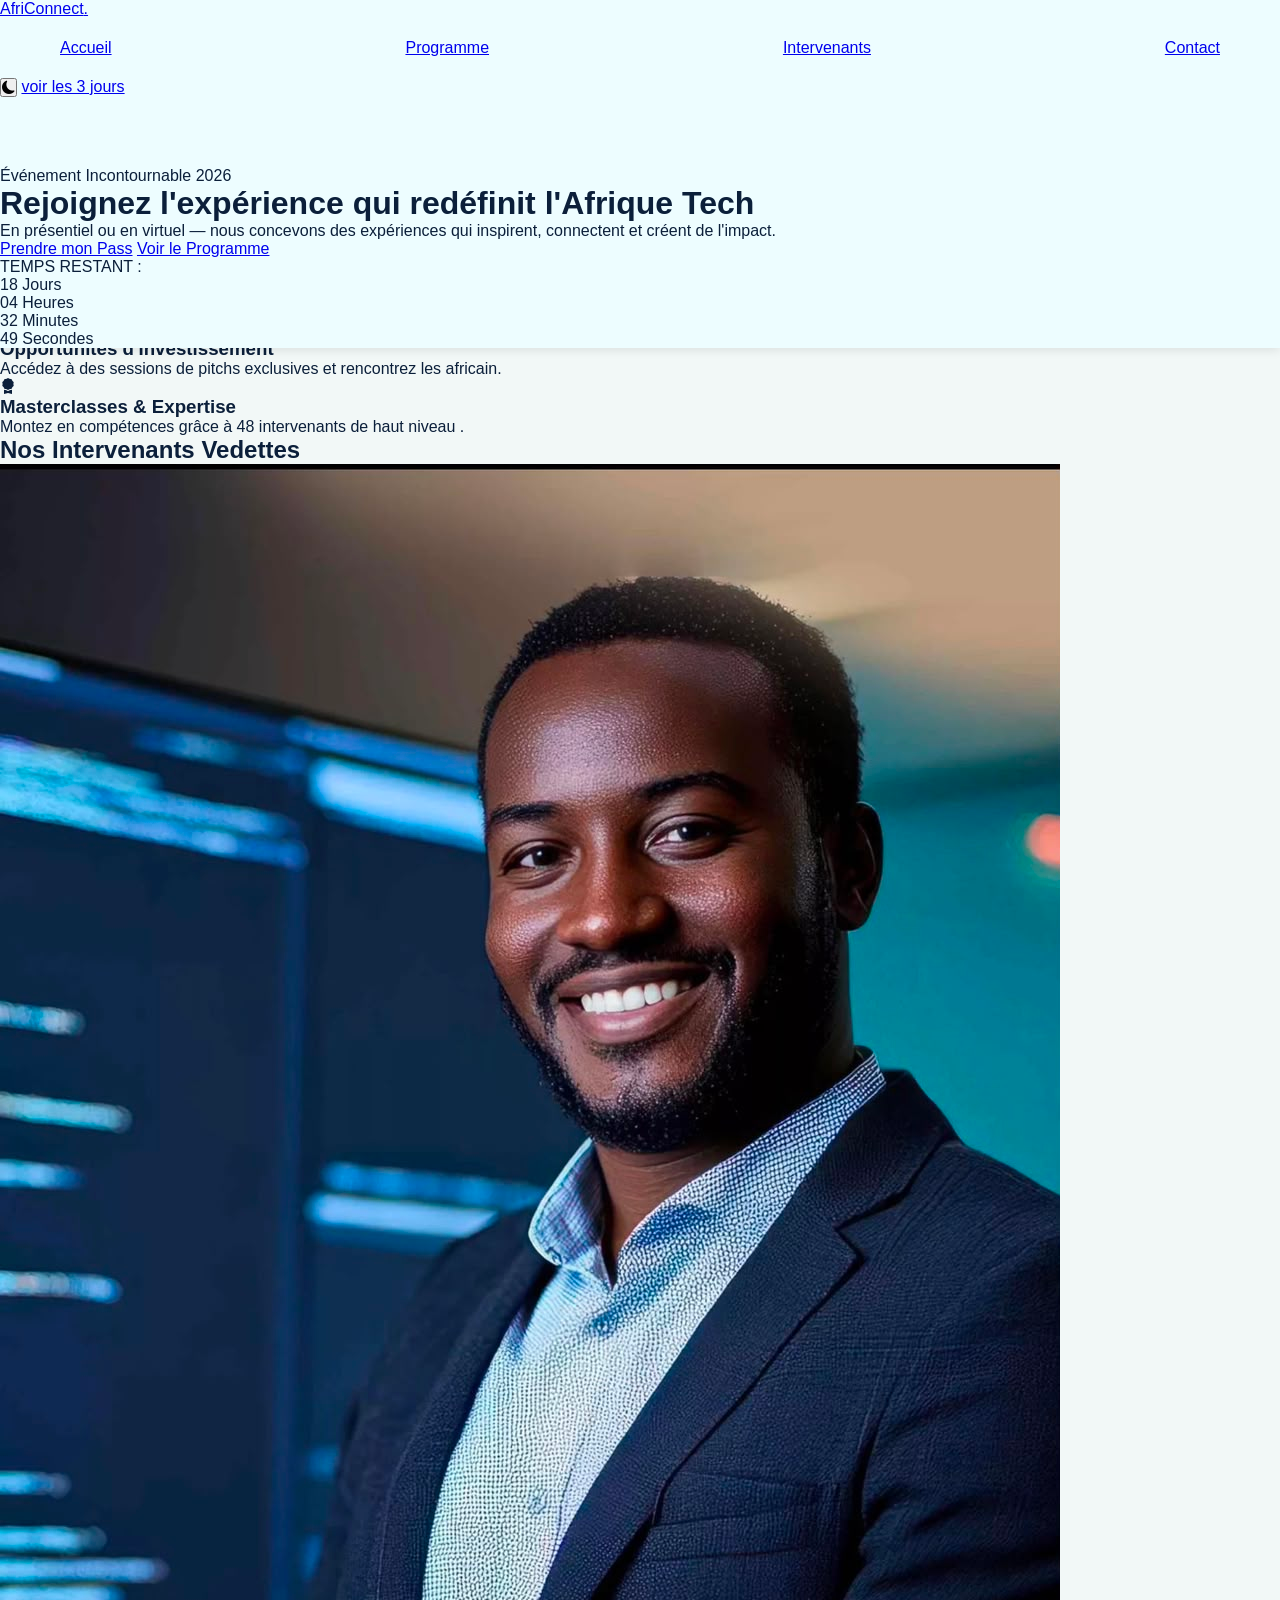
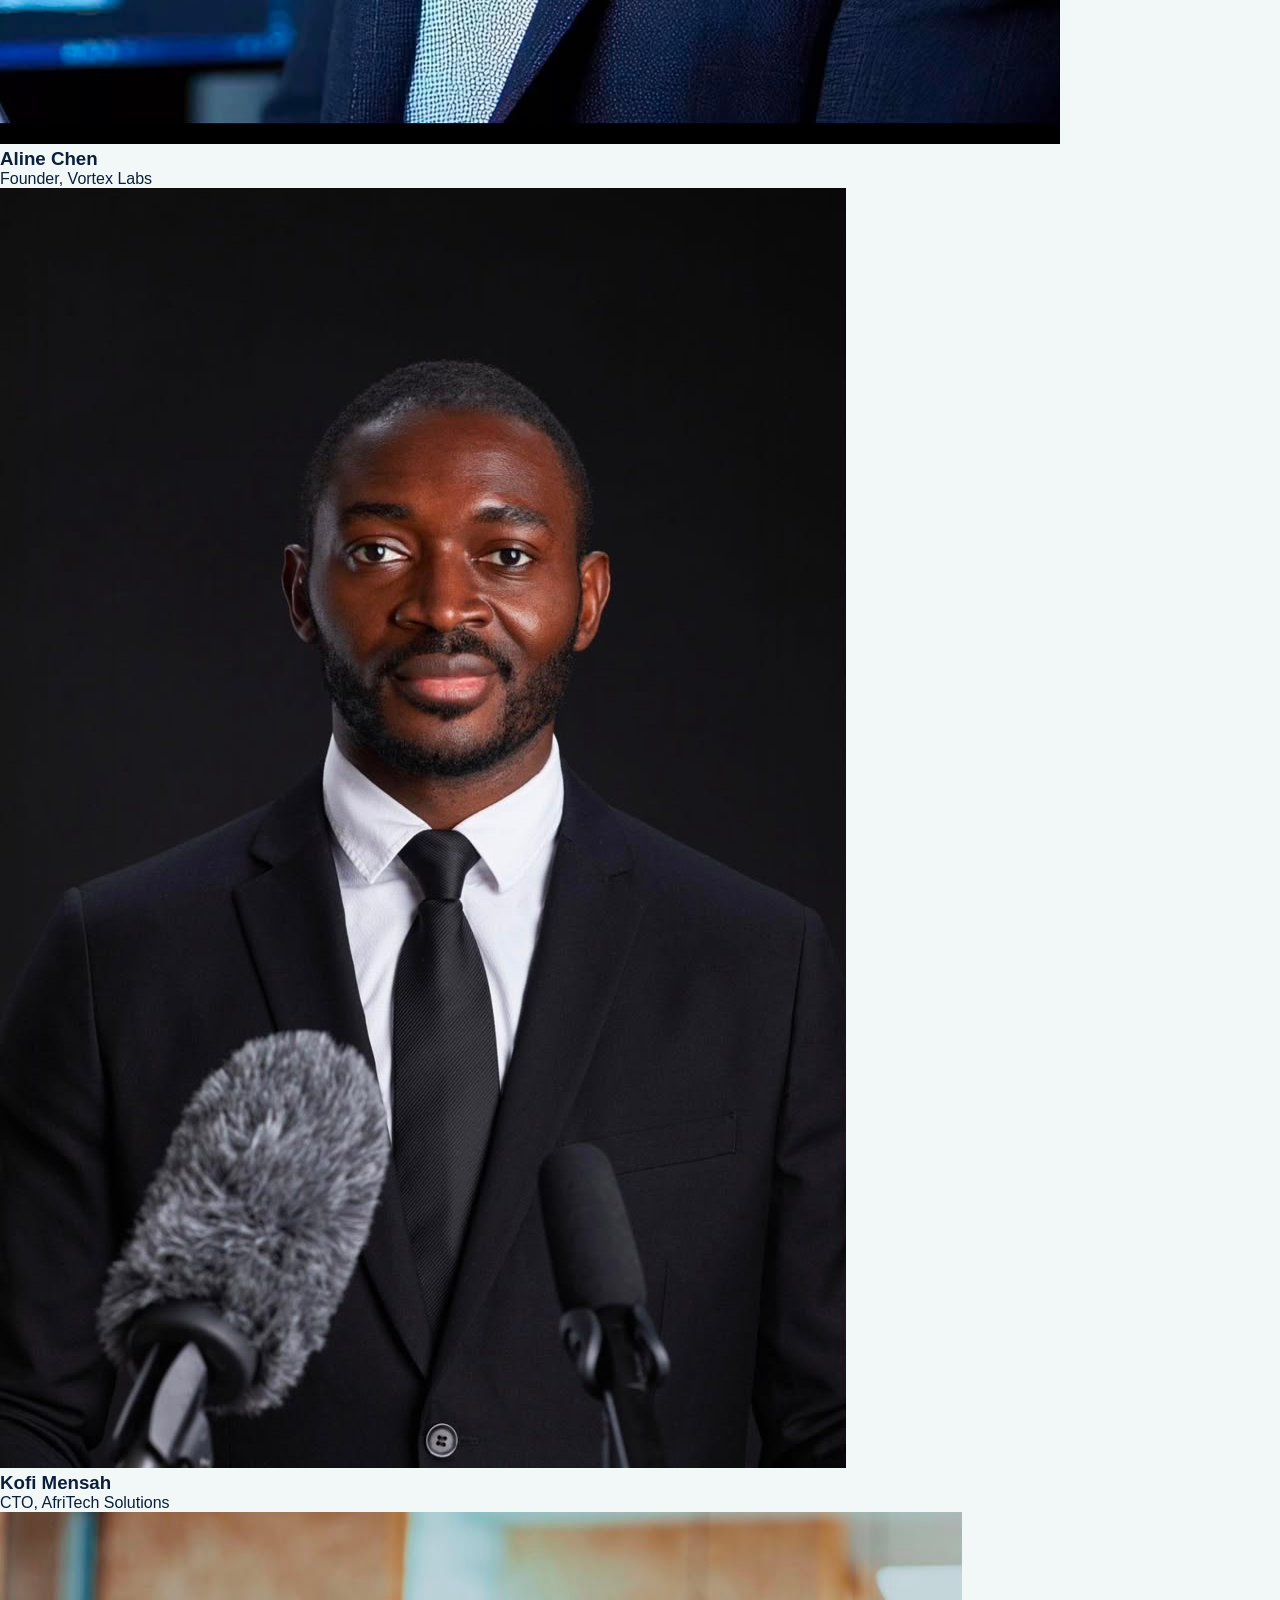
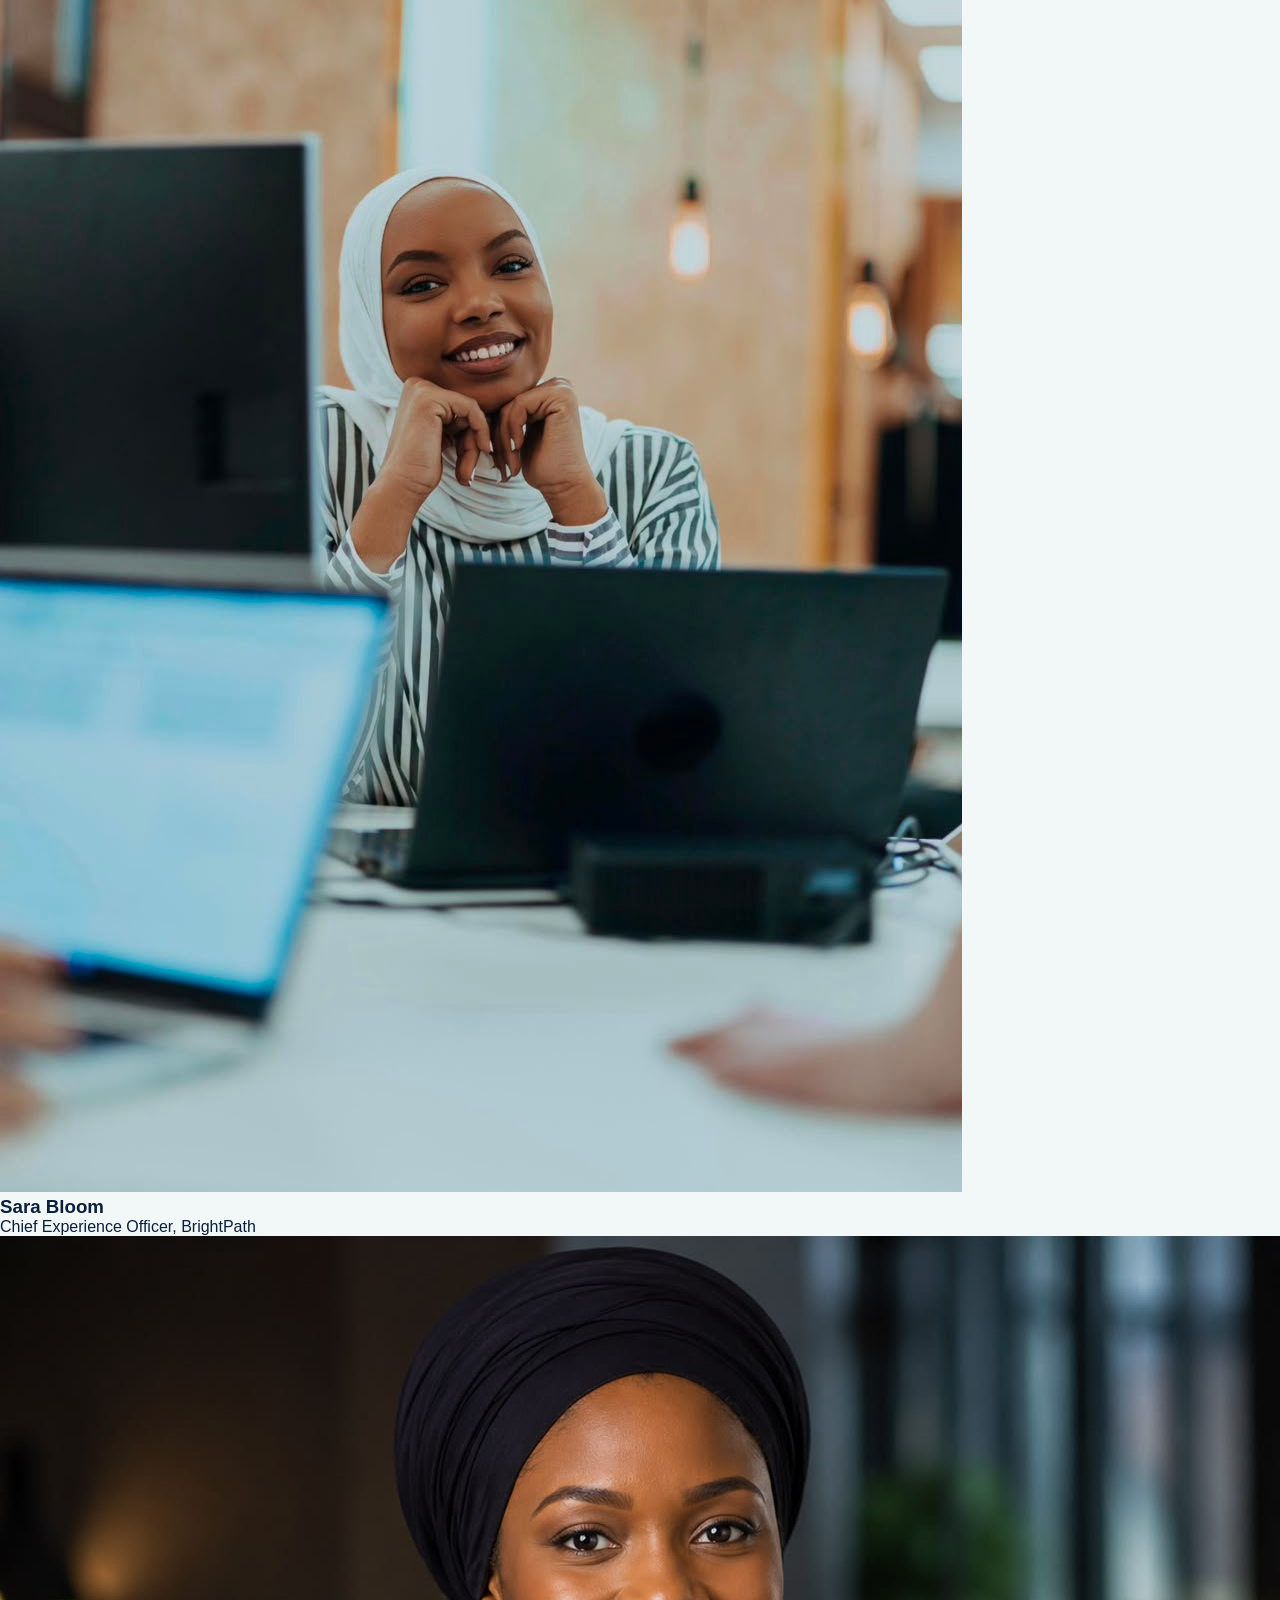
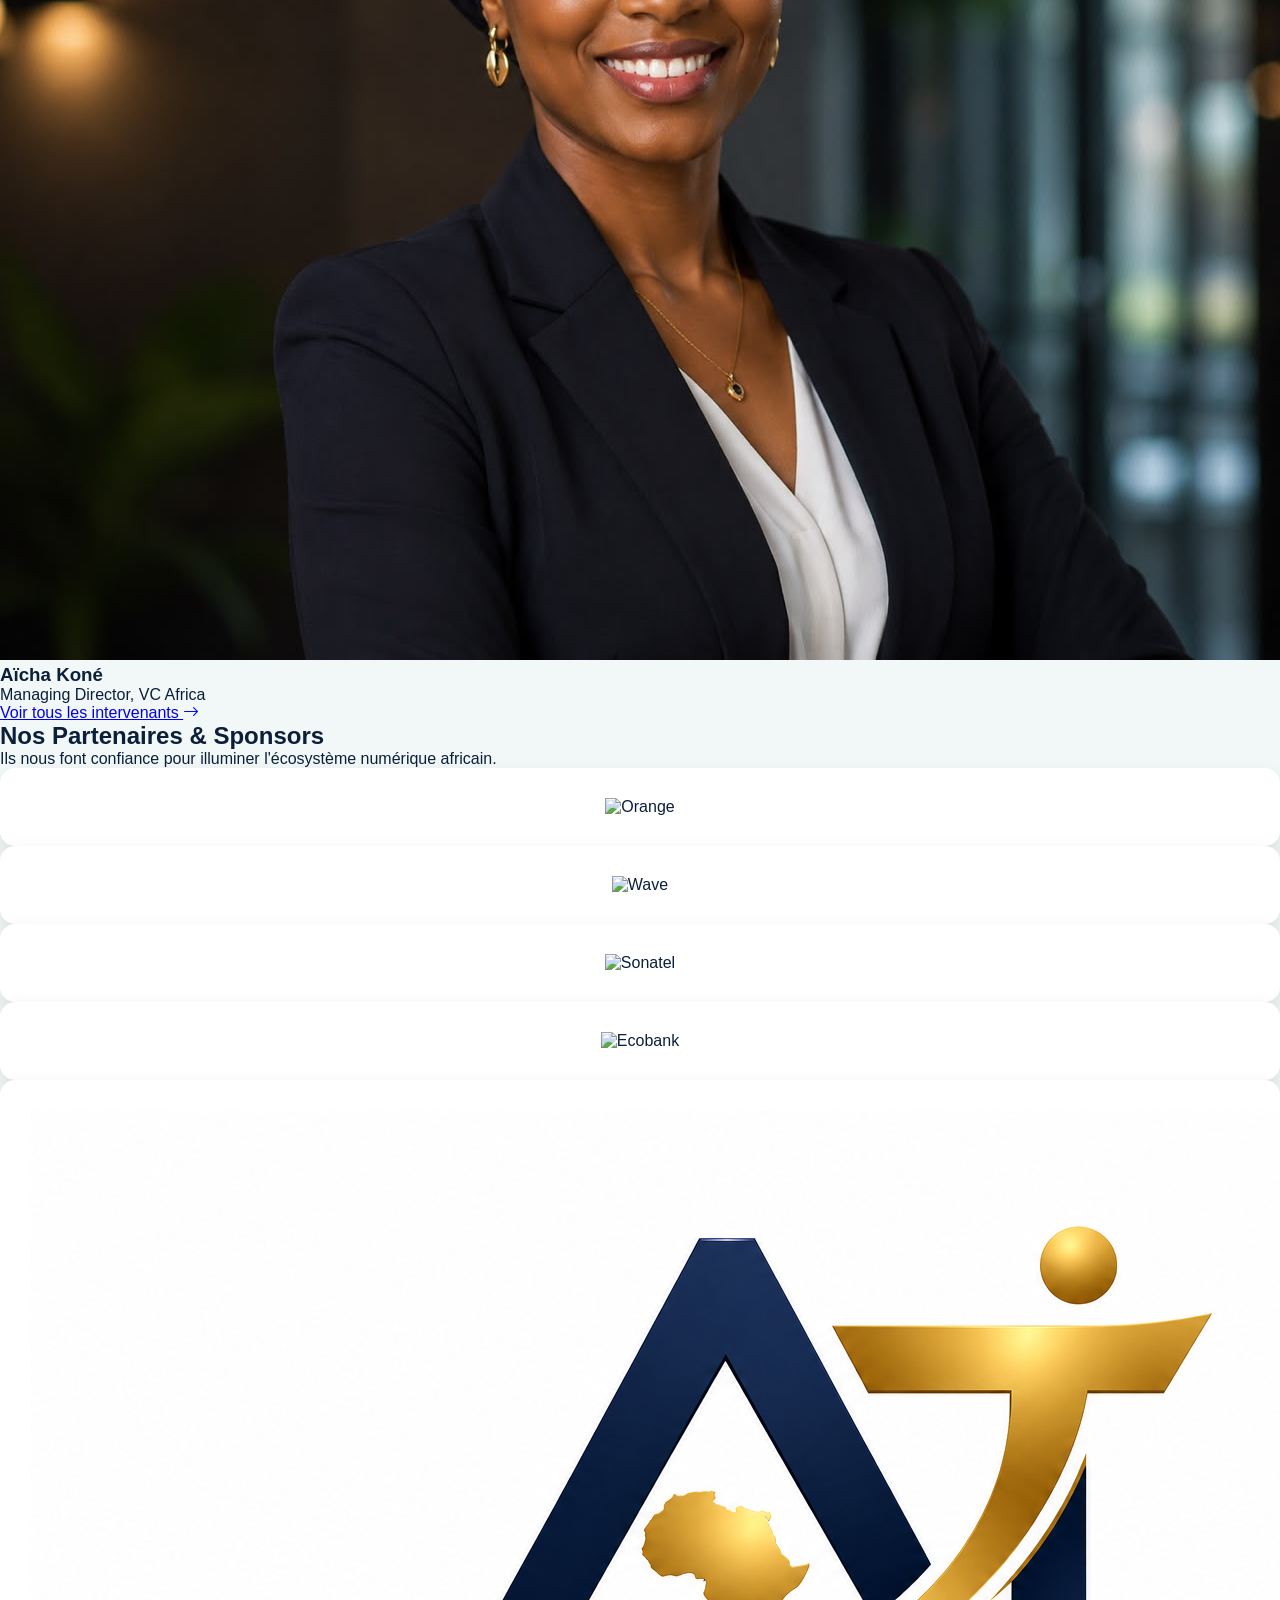
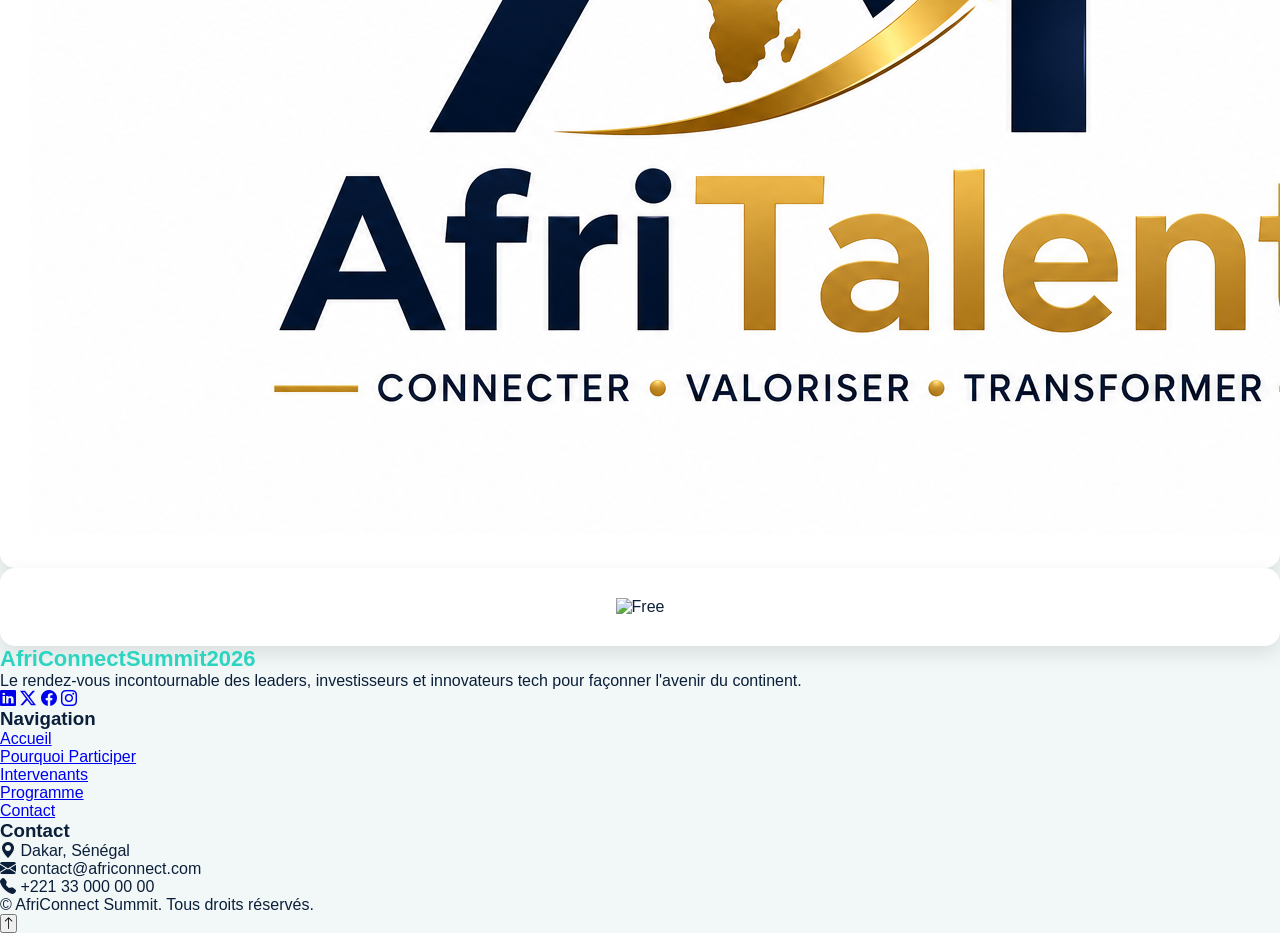
==== commit 27d0c64f: "structure html complet des 4 pages avec section et contenu texte" ====
--- a/index.html
+++ b/index.html
@@ -6,322 +6,343 @@
     <title>Acceuil</title>
       <!-- feuille de style -->
     <link rel="stylesheet" href="css/style.css">
-    <!-- bootstrap icones -->
-     <link rel="stylesheet" href="https://cdn.jsdelivr.net/npm/bootstrap-icons@1.11.3/font/bootstrap-icons.min.css">
+    <link rel="stylesheet" href="https://cdn.jsdelivr.net/npm/bootstrap-icons@1.11.3/font/bootstrap-icons.min.css">
 
 </head>
 <body>
-
-
-<main>
-<header id="header">
-
-<nav class="navbar" >
-
-   <div class="logo">
-    AfriConnect Summit 2026
-    </div>
-
-
-   <ul class="nav-links" id="navLinks">
-
-   <li><a href="index.html">Accueil</a></li>
-  <li><a href="programme.html">Programme</a></li>
-  <li><a href="intervenants.html">Intervenants</a></li>
-   <li><a href="contact.html">Contact</a></li>
-
-  </ul>
-
-
-  <div class="actions">
-<!-- 
-     <button id="theme">
-    <i class="bi bi-moon"></i>
-   </button>
-
-
-   <span class="menu" id="menu">
-  <i class="bi bi-list"></i>
-   </span> -->
-
-
-  </div>
-
-
-</nav>
-
-</header>
-
-
- <section class="hero">
-
-  <div class="hero-content">
-
-    <h1>
-          L'Afrique connecte
-        <span>les talents</span>
-        et l'innovation
-    </h1>
-
-   <p>
-    AfriConnect Summit 2026 — Le rendez-vous panafricain des développeurs,
-    entrepreneurs et investisseurs.
-  </p>
-
-
-
-  <div class="btns">
-
-   <a href="#" class="btn primary">
-       S'inscrire maintenant
-   </a>
-
-  <a href="#" class="btn outline">
-      Découvrir le programme
-  </a>
-
-</div>
-
-
-
- 
-    <div class="time-box">
-        <span id="hours">00</span>
-        <p>Heures</p>
-    </div>
-
-    <div class="time-box">
-        <span id="minutes">00</span>
-        <p>Minutes</p>
-    </div>
-
-    <div class="time-box">
-        <span id="seconds">00</span>
-        <p>Secondes</p>
-    </div>
-
-  </div>
-   
-</section>
-
-
-<section class="stats">
-
-    <div class="section-title">
-        <h2>Nos Chiffres Clés</h2>
-        <p>Quelques statistiques qui illustrent l'impact de l'AfriConnect Summit.</p>
-    </div>
-
-    <div class="stats-grid">
-
-        <div class="stat-card">
-            <i class="bi bi-people-fill"></i>
-            <h3 class="counter" data-target="1200">0</h3>
-            <p>Participants</p>
-        </div>
-
-        <div class="stat-card">
-            <i class="bi bi-mic-fill"></i>
-            <h3 class="counter" data-target="48">0</h3>
-            <p>Intervenants</p>
-        </div>
-
-        <div class="stat-card">
-            <i class="bi bi-calendar-event-fill"></i>
-            <h3 class="counter" data-target="3">0</h3>
-            <p>Jours</p>
-        </div>
-
-        <div class="stat-card">
-            <i class="bi bi-globe-europe-africa" ></i>
-            <h3 class="counter" data-target="12">0</h3>
-            <p>Pays représentés</p>
-        </div>
-
-    </div> 
-
-</section>
-<section class="pourquoi">
-
-    <div class="section-title">
-        <h2>Pourquoi participer ?</h2>
-        <p>Découvrez les avantages de rejoindre l'AfriConnect Summit.</p>
-    </div>
-
-    <div class="pourquoi-container">
-
-        <div class="pourquoi-card">
-            <i class="bi bi-lightbulb-fill"></i>
-            <h3>Apprendre</h3>
-            <p>Participez à des conférences et ateliers animés par des experts du numérique.</p>
-        </div>
-
-        <div class="pourquoi-card">
-            <i class="bi bi-people-fill"></i>
-            <h3>Développer son réseau</h3>
-            <p>Échangez avec des développeurs, entrepreneurs et investisseurs venus de plusieurs pays.</p>
-        </div>
-
-        <div class="pourquoi-card">
-            <i class="bi bi-rocket-takeoff-fill"></i>
-            <h3>Saisir des opportunités</h3>
-            <p>Découvrez des projets innovants et créez de nouvelles collaborations professionnelles.</p>
-        </div>
-
-    </div>
-
-</section>
-<section class="intervenant">
-
-    <div class="section-title">
-        <h2>Intervenants Vedettes</h2>
-        <p>Découvrez les experts qui partageront leur expérience lors de l'AfriConnect Summit.</p>
-    </div>
-
-    <div class="speakers-grid">
-
-        <div class="intervenant-card">
-            <img src="images/amina.png" alt="Dr. Amina Diallo">
-            <h3>Dr. Amina Diallo</h3>
-            <p>Experte en Intelligence Artificielle</p>
-            <span>Sénégal</span>
-        </div>
-
-        <div class="intervenant-card">
-            <img src="images/lahad.png" alt="Kwame Mensah">
-            <h3>Aliou Mensah</h3>
-            <p>Fondateur de TechAfrica</p>
-            <span>Ghana</span>
-        </div>
-
-        <div class="intervenant-card">
-            <img src="images/presidente (2).png" alt="Grace Njeri">
-            <h3>Grace Njeri</h3>
-            <p>Ingénieure Cloud</p>
-            <span>Kenya</span>
-        </div>
-
-        <div class="intervenant-card">
-            <img src="images/jean.png" alt="Jean-Baptiste Kouassi">
-            <h3>Mamadou kouyater</h3>
-            <p>Investisseur en Startups</p>
-            <span>Côte d'Ivoire</span>
-        </div>
-
-    </div>
-
-    <div class="btn-container">
-        <a href="intervenants.html" class="btn">Voir tous les intervenants</a>
-    </div>
-
-</section>
-<section class="sponsors">
-    <div class="container">
-        <h2>Nos Sponsors</h2>
-        <h3>Des partenaires engagés pour l'innovation africaine</h3>
-
-        <div class="sponsor-grid">
-
-            <div class="sponsor-item gold">
-                <img src="images/afritalent.png" alt="AfriTalent">
-            </div>
-
-            <div class="sponsor-item">
-                <img src="images/sonatel.jpg" alt="Sonatel">
-            </div>
-
-            <div class="sponsor-item">
-                <img src="images/wave.webp" alt="Wave">
-            </div>
-
-            <div class="sponsor-item">
-                <img src="images/Ecobank_Logo.svg" alt="Ecobank">
-            </div>
-
-            <div class="sponsor-item">
-                <img src="images/Yango_(entreprise).png" alt="Yango">
-            </div>
-
-            <div class="sponsor-item">
-                <img src="images/Orange_logo.svg" alt="Orange Digital Center">
-            </div>
-
-        </div>
-    </div>
-</section>
-<footer class="footer">
-
-    <div class="footer-container">
-
-        <!-- Colonne 1 -->
-        <div class="footer-column">
-            <h3>AfriConnect Summit</h3>
-            <p>
-                La conférence tech panafricaine qui réunit développeurs,
-                entrepreneurs et investisseurs autour de l'innovation.
-            </p>
-        </div>
-
-
-        <!-- Colonne 2 -->
-        <div class="footer-column">
-            <h3>Liens utiles</h3>
-
-            <ul>
-                <li><a href="index.html">Accueil</a></li>
-                <li ><a href="programme.html">Programme</a></li>
-                <li><a href="intervenants.html">Intervenants</a></li>
-                <li><a href="contact.html">Contact</a></li>
-                
-            </ul>
-
-        </div>
-
-
-        <!-- Colonne 3 -->
-        <div class="footer-column">
-            <h3>Suivez-nous</h3>
-
-            <div class="social-icons">
-
-              <a href="https://www.facebook.com/" target="_blank">
-               <i class="bi bi-facebook"></i>
-              </a>
-
-              <a href="https://www.linkedin.com/" target="_blank">
-                <i class="bi bi-linkedin"></i>
-             </a>
-
-            <a href="https://x.com/" target="_blank">
-               <i class="bi bi-twitter-x"></i>
-            </a>
-
-             <a href="https://www.instagram.com/" target="_blank">
-               <i class="bi bi-instagram"></i>
-                 </a>
-
+  
+<header class="hero-section">
+    <!-- Navigation -->
+    <div class="conteneur-navigation">
+      <a href="index.html" class="logo-marque">AfriConnect<span>.</span></a>
+      
+      <nav class="liens-menu">
+        <a href="index.html">Accueil</a>
+        <a href="programme.html" class="actuel">Programme</a>
+        <a href="intervenants.html">Intervenants</a>
+        <a href="index.html#contact">Contact</a>
+      </nav>
+
+      <div class="actions-navigation">
+        <button id="bouton-theme" class="bouton-theme" aria-label="Changer de thème">
+          <i class="bi bi-moon-fill"></i>
+        </button>
+        <a href="index.html#billetterie" class="bouton-pass">voir les 3 jours</a>
+      </div>
+    </div>
+
+    <!-- Contenu Principal -->
+    <div class="hero-content">
+      <span class="badge">Événement Incontournable 2026</span>
+      <h1>Rejoignez l'expérience qui redéfinit <span class="Afrique">l'Afrique Tech</span></h1>
+      <p>En présentiel ou en virtuel — nous concevons des expériences qui inspirent, connectent et créent de l'impact.</p>
+      
+      <!-- Boutons -->
+      <div class="hero-buttons">
+        <a href="#billetterie" class="btn-primary">Prendre mon Pass</a>
+        <a href="#programme" class="btn-secondary">Voir le Programme</a>
+      </div>
+
+      <!-- COMPTEUR TRANSPARENT (GLASSMORPHISM) -->
+      <div class="countdown-container">
+        <span class="countdown-title">TEMPS RESTANT :</span>
+        <div class="countdown-timer">
+          <div class="time-box">
+            <span class="number" id="days">18</span>
+            <span class="label">Jours</span>
           </div>
-
-        </div>
-
-    </div>
-
-
-    <div class="copyright">
-        <p>
-            © <span id="year"></span> AfriConnect Summit. Tous droits réservés.
-        </p>
-    </div>
-
-
-    <!-- Bouton retour en haut -->
-    <!-- <button id="backToTop">
-        <i class="bi bi-arrow-up"></i>
-    </button> -->
-
+          <div class="time-box">
+            <span class="number" id="hours">04</span>
+            <span class="label">Heures</span>
+          </div>
+          <div class="time-box">
+            <span class="number" id="minutes">32</span>
+            <span class="label">Minutes</span>
+          </div>
+          <div class="time-box">
+            <span class="number" id="seconds">49</span>
+            <span class="label">Secondes</span>
+          </div>
+        </div>
+      </div>
+
+    </div>
+  </header>
+
+  
+
+
+<!-- SECTION STATISTIQUES GLASSMORPHISM -->
+<section class="pro-stats-section">
+  <div class="pro-stats-panel">
+    
+    <!-- Colonne 1 : Participants -->
+    <div class="pro-stat-item">
+      <i class="bi bi-people pro-stat-icon"></i>
+      <div class="pro-stat-data">
+        <span class="pro-stat-number" data-target="1200" data-prefix="+">1200</span>
+        <p class="pro-stat-label">Participants</p>
+      </div>
+    </div>
+
+    <!-- Colonne 2 : Intervenants -->
+    <div class="pro-stat-item">
+      <i class="bi bi-mic pro-stat-icon"></i>
+      <div class="pro-stat-data">
+        <span class="pro-stat-number" data-target="48">48</span>
+        <p class="pro-stat-label">Intervenants</p>
+      </div>
+    </div>
+
+    <!-- Colonne 3 : Jours -->
+    <div class="pro-stat-item">
+      <i class="bi bi-calendar4-event pro-stat-icon"></i>
+      <div class="pro-stat-data">
+        <span class="pro-stat-number" data-target="18">18</span>
+        <p class="pro-stat-label">Jours</p>
+      </div>
+    </div>
+
+    <!-- Colonne 4 : Pays -->
+    <div class="pro-stat-item">
+      <i class="bi bi-globe pro-stat-icon"></i>
+      <div class="pro-stat-data">
+        <span class="pro-stat-number" data-target="12">12</span>
+        <p class="pro-stat-label">Pays</p>
+      </div>
+    </div>
+
+  </div>
+</section>
+
+
+
+<section class="section-pourquoi">
+
+  <div class="en-tete-pourquoi">
+    <h2>Accélérez votre impact au sommet</h2>
+    <p>
+      Rejoignez les acteurs les plus influents de l'écosystème africain 
+      .
+    </p>
+  </div>
+
+  <div class="conteneur-pourquoi">
+
+    <div class="carte-pourquoi">
+      <div class="icone-box">
+        <i class="bi bi-people-fill"></i>
+      </div>
+      <h3>Réseautage Stratégique</h3>
+      <p>
+        Connectez-vous directement avec plus de 1 200 décideurs
+      .
+      </p>
+    </div>
+
+
+    <div class="carte-pourquoi">
+      <div class="icone-box">
+        <i class="bi bi-graph-up-arrow"></i>
+      </div>
+      <h3>Opportunités d'Investissement</h3>
+      <p>
+        Accédez à des sessions de pitchs exclusives et rencontrez
+        les  africain.
+      </p>
+    </div>
+
+
+    <div class="carte-pourquoi">
+      <div class="icone-box">
+        <i class="bi bi-award-fill"></i>
+      </div>
+      <h3>Masterclasses & Expertise</h3>
+      <p>
+        Montez en compétences grâce à 48 intervenants de haut niveau
+      .
+      </p>
+    </div>
+
+  </div>
+
+</section>
+
+
+
+<!-- SECTION INTERVENANTS VEDETTES -->
+<section class="section-intervenants">
+  
+  <div class="en-tete-intervenants">
+    
+    <h2>Nos Intervenants Vedettes</h2>
+    <p> </p>
+  </div>
+
+  <!-- GRILLE ASYMÉTRIQUE À 2 COLONNES DÉCALÉES -->
+  <div class="grille-intervenants-asymetrique">
+    
+    <!-- COLONNE GAUCHE (DÉCALÉE VERS LE BAS) -->
+    <div class="colonne-intervenants colonne-gauche">
+      
+      <!-- Carte 1 -->
+      <div class="carte-intervenant">
+        <div class="conteneur-photo">
+          <img src="images/saliou.jpeg" alt="Aline Chen">
+        </div>
+        <div class="info-intervenant">
+          <h3>Aline Chen</h3>
+          <p class="titre-intervenant">Founder, Vortex Labs</p>
+        </div>
+      </div>
+
+      <!-- Carte 2 -->
+      <div class="carte-intervenant">
+        <div class="conteneur-photo">
+          <img src="images/mr babacar.jpeg" alt="Kofi Mensah">
+        </div>
+        <div class="info-intervenant">
+          <h3>Kofi Mensah</h3>
+          <p class="titre-intervenant">CTO, AfriTech Solutions</p>
+        </div>
+      </div>
+
+    </div>
+
+    <!-- COLONNE DROITE (COMMENCE PLUS HAUT) -->
+    <div class="colonne-intervenants colonne-droite">
+      
+      <!-- Carte 3 -->
+      <div class="carte-intervenant">
+        <div class="conteneur-photo">
+          <img src="images/Zara.jpeg" alt="Sara Bloom">
+        </div>
+        <div class="info-intervenant">
+          <h3>Sara Bloom</h3>
+          <p class="titre-intervenant">Chief Experience Officer, BrightPath</p>
+        </div>
+      </div>
+
+      <!-- Carte 4 -->
+      <div class="carte-intervenant">
+        <div class="conteneur-photo">
+          <img src="images/linael.jpeg" alt="Aïcha Koné">
+        </div>
+        <div class="info-intervenant">
+          <h3>Aïcha Koné</h3>
+          <p class="titre-intervenant">Managing Director, VC Africa</p>
+        </div>
+      </div>
+
+    </div>
+
+  </div>
+
+  <!-- BOUTON DE REDIRECTION -->
+  <div class="action-intervenants">
+    <a href="intervenants.html" class="bouton-voir-plus">
+      Voir tous les intervenants <i class="bi bi-arrow-right"></i>
+    </a>
+  </div>
+
+</section>
+<section>
+<!-- Section Sponsors / Partenaires -->
+<section class="sponsors-section">
+  <div class="container">
+    <h2>Nos Partenaires & Sponsors</h2>
+    <p class="section-subtitle">Ils nous font confiance pour illuminer l'écosystème numérique africain.</p>
+
+    <div class="sponsors-grid">
+      <!-- Ligne 1 : 3 sponsors carrés -->
+      <div class="sponsor-card">
+        <img src="images/orange.png" alt="Orange" class="sponsor-logo">
+      </div>
+      <div class="sponsor-card">
+        <img src="images/wave.png" alt="Wave" class="sponsor-logo">
+      </div>
+      <div class="sponsor-card">
+        <img src="images/sonatel.png" alt="Sonatel" class="sponsor-logo">
+      </div>
+
+      <!-- Ligne 2 : 3 sponsors carrés -->
+      <div class="sponsor-card">
+        <img src="images/ecobank.png" alt="Ecobank" class="sponsor-logo">
+      </div>
+      <div class="sponsor-card">
+        <img src="images/afritalent.png" alt="AfriTalent" class="sponsor-logo">
+      </div>
+      <div class="sponsor-card">
+        <img src="images/free.png" alt="Free" class="sponsor-logo">
+      </div>
+    </div>
+  </div>
+</section>
+</section>
+<!-- FOOTER DU SITE -->
+<footer class="pied-de-page">
+  
+  <div class="conteneur-footer">
+    
+    <!-- Colonne 1 : À Propos / Logo -->
+    <div class="colonne-footer">
+        <div class="logo">AfriConnectSummit<span>2026</span></div>
+      <p class="texte-propos">
+        Le rendez-vous incontournable des leaders, investisseurs et innovateurs tech pour façonner l'avenir du continent.
+      </p>
+      <!-- Icônes Réseaux Sociaux -->
+      <div class="reseaux-sociaux">
+        <a href="#" aria-label="LinkedIn"><i class="bi bi-linkedin"></i></a>
+        <a href="#" aria-label="X (Twitter)"><i class="bi bi-twitter-x"></i></a>
+        <a href="#" aria-label="Facebook"><i class="bi bi-facebook"></i></a>
+        <a href="#" aria-label="Instagram"><i class="bi bi-instagram"></i></a>
+      </div>
+    </div>
+
+    <!-- Colonne 2 : Liens Rapides -->
+    <div class="colonne-footer">
+      <h3 class="titre-colonne">Navigation</h3>
+      <ul class="liens-navigation">
+        <li><a href="index.html">Accueil</a></li>
+        <li><a href="#section-pourquoi">Pourquoi Participer</a></li>
+        <li><a href="intervenants.html">Intervenants</a></li>
+        <li><a href="#programme">Programme</a></li>
+        <li><a href="#contact">Contact</a></li>
+      </ul>
+    </div>
+
+    <!-- Colonne 3 : Contact & Infos -->
+    <div class="colonne-footer">
+      <h3 class="titre-colonne">Contact</h3>
+      <ul class="liste-contact">
+        <li><i class="bi bi-geo-alt-fill"></i> Dakar, Sénégal</li>
+        <li><i class="bi bi-envelope-fill"></i> contact@africonnect.com</li>
+        <li><i class="bi bi-telephone-fill"></i> +221 33 000 00 00</li>
+      </ul>
+    </div>
+
+  </div>
+
+  
+  <div class="bas-de-page">
+    <p>© <span id="annee-courante"></span> AfriConnect Summit. Tous droits réservés.</p>
+    
+    <!-- Bouton Retour en Haut -->
+    <button id="bouton-retour-haut" class="bouton-retour-haut" aria-label="Retour en haut de la page">
+      <i class="bi bi-arrow-up"></i>
+    </button> 
+  </div>
 
 </footer>
-</main>
+
+  <!-- Script pour animer le compteur si besoin -->
+  <script src="script.js">
+    
+  </script>
+</body>
+</html>    
+
+
 
 
      <!--  script JavaScript -->
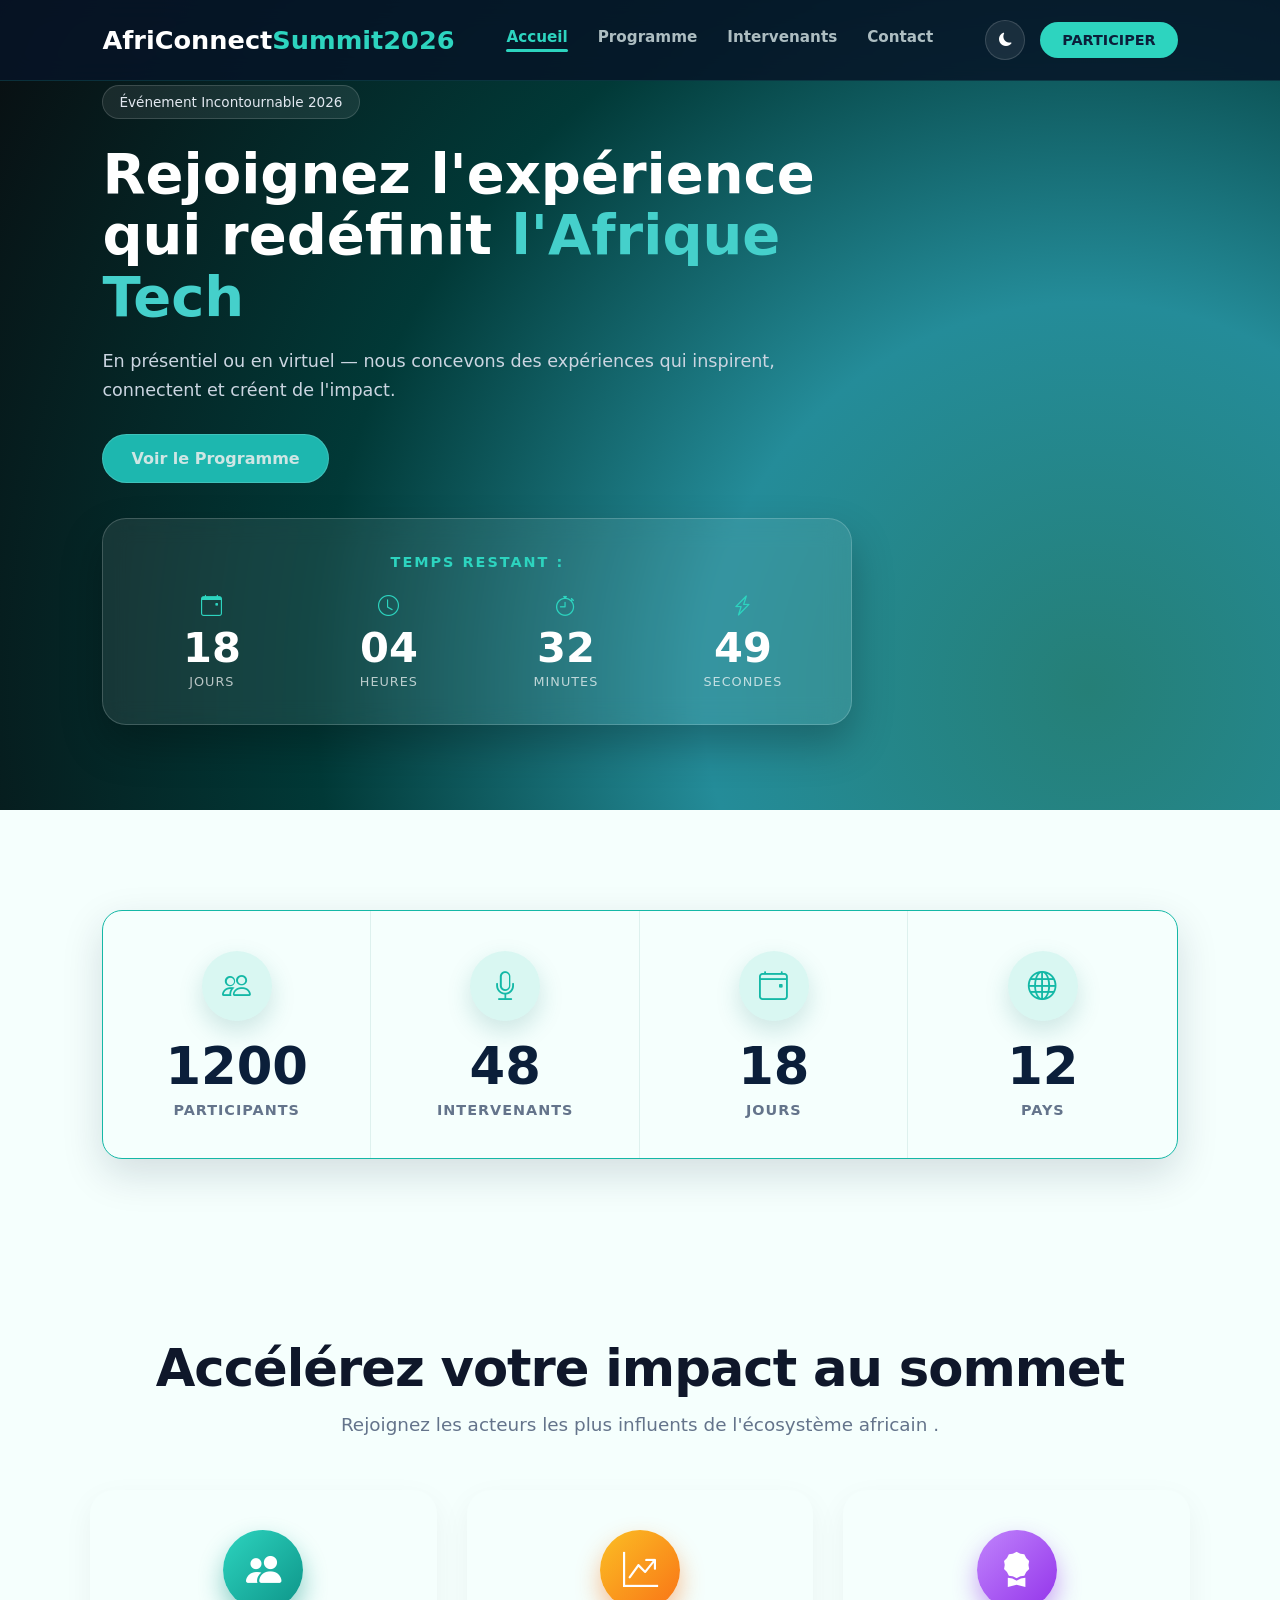
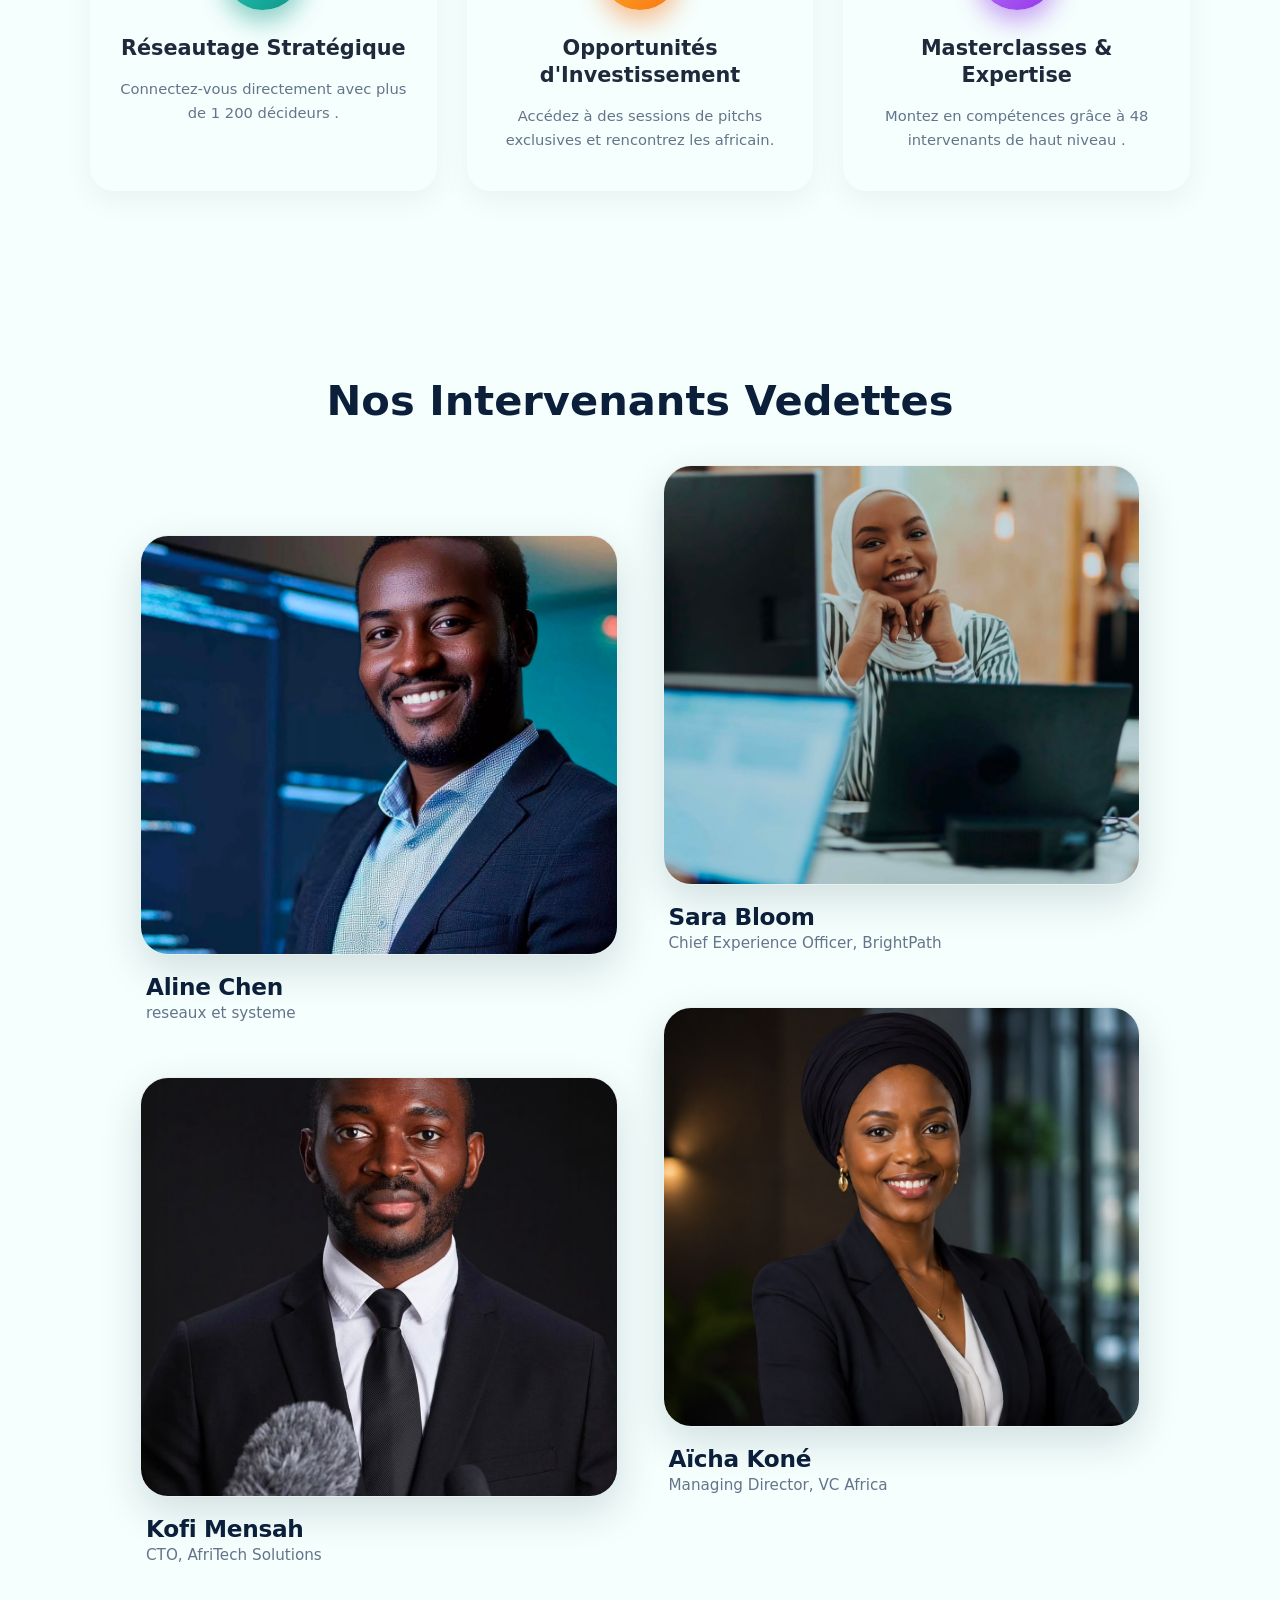
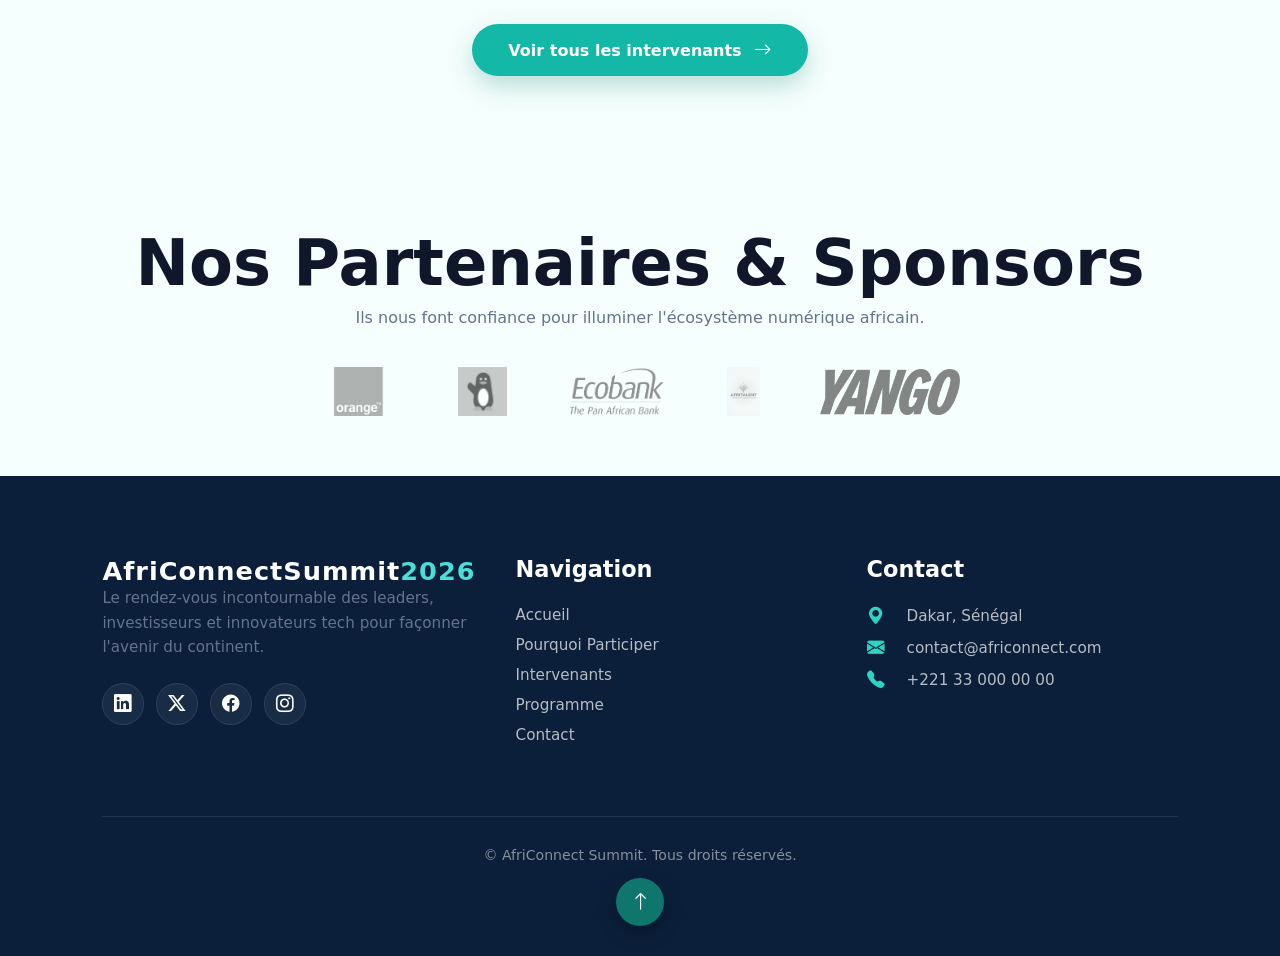
==== commit 5ba20adf: "css complet des pages : index.html et programme" ====
--- a/index.html
+++ b/index.html
@@ -13,60 +13,71 @@
   
 <header class="hero-section">
     <!-- Navigation -->
+    <header class="barre-navigation">
     <div class="conteneur-navigation">
-      <a href="index.html" class="logo-marque">AfriConnect<span>.</span></a>
+      <a href="index.html" class="logo-marque">AfriConnect<span>Summit2026</span></a>
       
       <nav class="liens-menu">
-        <a href="index.html">Accueil</a>
-        <a href="programme.html" class="actuel">Programme</a>
+        <a href="index.html"class="actuel">Accueil</a>
+        <a href="programme.html" >Programme</a>
         <a href="intervenants.html">Intervenants</a>
-        <a href="index.html#contact">Contact</a>
+        <a href="contact.html">Contact</a>
       </nav>
 
       <div class="actions-navigation">
         <button id="bouton-theme" class="bouton-theme" aria-label="Changer de thème">
           <i class="bi bi-moon-fill"></i>
         </button>
-        <a href="index.html#billetterie" class="bouton-pass">voir les 3 jours</a>
-      </div>
-    </div>
+        <a href="index.html#billetterie" class="bouton-pass">PARTICIPER</a>
+      </div>
+    </div>
+  </header>
 
     <!-- Contenu Principal -->
     <div class="hero-content">
-      <span class="badge">Événement Incontournable 2026</span>
+       <span class="badge">Événement Incontournable 2026</span>
       <h1>Rejoignez l'expérience qui redéfinit <span class="Afrique">l'Afrique Tech</span></h1>
       <p>En présentiel ou en virtuel — nous concevons des expériences qui inspirent, connectent et créent de l'impact.</p>
       
       <!-- Boutons -->
       <div class="hero-buttons">
-        <a href="#billetterie" class="btn-primary">Prendre mon Pass</a>
+        <!-- <a href="#billetterie" class="btn-primary">Prendre mon Pass</a> -->
         <a href="#programme" class="btn-secondary">Voir le Programme</a>
       </div>
 
       <!-- COMPTEUR TRANSPARENT (GLASSMORPHISM) -->
       <div class="countdown-container">
-        <span class="countdown-title">TEMPS RESTANT :</span>
-        <div class="countdown-timer">
-          <div class="time-box">
-            <span class="number" id="days">18</span>
-            <span class="label">Jours</span>
-          </div>
-          <div class="time-box">
-            <span class="number" id="hours">04</span>
-            <span class="label">Heures</span>
-          </div>
-          <div class="time-box">
-            <span class="number" id="minutes">32</span>
-            <span class="label">Minutes</span>
-          </div>
-          <div class="time-box">
-            <span class="number" id="seconds">49</span>
-            <span class="label">Secondes</span>
-          </div>
-        </div>
-      </div>
-
-    </div>
+      <span class="countdown-title">TEMPS RESTANT :</span>
+      <div class="countdown-timer">
+        
+        <div class="time-box">
+          <i class="bi bi-calendar-event timer-icon"></i>
+          <span class="number" id="days">18</span>
+          <span class="label">Jours</span>
+        </div>
+
+        <div class="time-box">
+          <i class="bi bi-clock timer-icon"></i>
+          <span class="number" id="hours">04</span>
+          <span class="label">Heures</span>
+        </div>
+
+        <div class="time-box">
+          <i class="bi bi-stopwatch timer-icon"></i>
+          <span class="number" id="minutes">32</span>
+          <span class="label">Minutes</span>
+        </div>
+
+        <div class="time-box">
+          <i class="bi bi-lightning-charge timer-icon"></i>
+          <span class="number" id="seconds">49</span>
+          <span class="label">Secondes</span>
+        </div>
+
+      </div>
+    </div>
+
+  </div>
   </header>
 
   
@@ -192,7 +203,7 @@
         </div>
         <div class="info-intervenant">
           <h3>Aline Chen</h3>
-          <p class="titre-intervenant">Founder, Vortex Labs</p>
+          <p class="titre-intervenant">reseaux et systeme</p>
         </div>
       </div>
 
@@ -256,24 +267,23 @@
     <div class="sponsors-grid">
       <!-- Ligne 1 : 3 sponsors carrés -->
       <div class="sponsor-card">
-        <img src="images/orange.png" alt="Orange" class="sponsor-logo">
-      </div>
-      <div class="sponsor-card">
-        <img src="images/wave.png" alt="Wave" class="sponsor-logo">
-      </div>
-      <div class="sponsor-card">
-        <img src="images/sonatel.png" alt="Sonatel" class="sponsor-logo">
+        <img src="images/Orange-SA-logo-1536x960.png" alt="Orange" class="sponsor-logo">
+      </div>
+      <div class="sponsor-card">
+        <img src="images/wave_sngal_logo.jpg" alt="Wave" class="sponsor-logo">
+       
+      </div>
+      <div class="sponsor-card">
+        <img src="images/Ecobank_Logo_EN.png" alt="Sonatel" class="sponsor-logo">
       </div>
 
       <!-- Ligne 2 : 3 sponsors carrés -->
-      <div class="sponsor-card">
-        <img src="images/ecobank.png" alt="Ecobank" class="sponsor-logo">
-      </div>
-      <div class="sponsor-card">
-        <img src="images/afritalent.png" alt="AfriTalent" class="sponsor-logo">
-      </div>
-      <div class="sponsor-card">
-        <img src="images/free.png" alt="Free" class="sponsor-logo">
+      
+      <div class="sponsor-card">
+        <img src="images/afritalent.jpg" alt="AfriTalent" class="sponsor-logo">
+      </div>
+      <div class="sponsor-card">
+        <img src="images/Yango_(entreprise).png" alt="Free" class="sponsor-logo">
       </div>
     </div>
   </div>
--- a/css/style.css
+++ b/css/style.css
@@ -1,788 +1,1971 @@
-:root{
-    --bg:#f2f8f7;              /* fond clair légèrement menthe */
-    --card:#ffffff;            /* cartes blanches */
-    --primary:#0f766e;         /* vert menthe foncé */
-    --secondary:#2dd4bf;       /* vert menthe lumineux */
-    --accent:#14b8a6;          /* accent turquoise */
-    --dark-blue:#0b1f3a;       /* bleu nuit */
-    --text:#0b1f3a;            /* texte bleu nuit */
-    --muted:#64748b;           /* texte secondaire */
-    --shadow:0 15px 40px rgba(11,31,58,.15);
-}
-
-
-[data-theme="dark"]{
-    --bg:#061826;              /* bleu nuit profond */
-    --card:#0b2638;            /* cartes bleu nuit */
-    --primary:#2dd4bf;         /* vert menthe */
-    --secondary:#5eead4;       /* menthe clair */
-    --accent:#34d399;          /* vert doux */
-    --dark-blue:#020617;
-    --text:#f8fafc;            /* blanc cassé */
-    --muted:#94a3b8;
-    --shadow:0 15px 40px rgba(0,0,0,.45);
-}
-
-*{
+/* Reset basique */
+* {
+  margin: 0;
+  padding: 0;
+  box-sizing: border-box;
+  font-family: 'Segoe UI', Roboto, Helvetica, Arial, sans-serif;
+}
+
+body {
+  background-color: #0b0f12;
+  color: #ffffff;
+}
+
+/* =========================================================
+   ACCUEIL - DÉGRADÉ VERT MENTHE
+   ========================================================= */
+.hero-section {
+  min-height: 90vh;
+  width: 100%;
+  
+  /* Dégradé vert menthe radial vers le bas à droite */
+  background: radial-gradient(
+    circle at 85% 85%, 
+    #257f77 0%,        /* Vert menthe vif */
+    #248c99 30%,       /* Vert profond */
+    #013937 60%,       /* Vert très sombre */
+    #090d10 100%       /* Noir de fond */
+  );
+  
+  display: flex;
+  flex-direction: column;
+  padding: 20px 8%;
+  position: relative;
+}
+
+/* --- NAVIGATION --- */
+.navbar {
+  display: flex;
+  justify-content: space-between;
+  align-items: center;
+  padding: 20px 0;
+}
+
+.logo {
+  font-size: 1.6rem;
+  font-weight: 800;
+  letter-spacing: 1px;
+}
+
+.logo span {
+  color: #4aded7;
+}
+.Afrique {
+  color: #45d0cb;
+}
+
+/* .nav-links {
+  display: flex;
+  list-style: none;
+  gap: 30px;
+}
+
+.nav-links a {
+  color: #a0aec0;
+  text-decoration: none;
+  font-size: 0.95rem;
+  font-weight: 500;
+  transition: color 0.3s ease;
+}
+
+.nav-links a:hover,
+.nav-links a.active {
+  color: #ffffff;
+} */
+
+/* --- CONTENU --- */
+.hero-content {
+  max-width: 750px;
+  margin: auto 0;
+  padding-top: 40px;
+  padding-bottom: 40px;
+}
+
+.badge {
+  display: inline-block;
+  background: rgba(255, 255, 255, 0.08);
+  border: 1px solid rgba(255, 255, 255, 0.15);
+  padding: 8px 16px;
+  border-radius: 20px;
+  font-size: 0.85rem;
+  color: #e2e8f0;
+  margin-bottom: 24px;
+}
+
+.hero-content h1 {
+  font-size: 3.5rem;
+  line-height: 1.1;
+  font-weight: 800;
+  color: #ffffff;
+  margin-bottom: 20px;
+}
+
+.hero-content p {
+  font-size: 1.1rem;
+  color: #cbd5e1;
+  margin-bottom: 30px;
+  line-height: 1.6;
+}
+
+/* --- BOUTONS --- */
+.hero-buttons {
+  display: flex;
+  gap: 15px;
+  margin-bottom: 35px; /* Espace avant le compteur */
+}
+
+.btn-secondary {
+  background-color:  #4bd5ce  ;
+  color: #000000;
+  padding: 14px 28px;
+  border-radius: 25px;
+  text-decoration: none;
+  font-weight: 600;
+  transition: transform 0.2s, background-color 0.2s;
+}
+
+
+
+.btn-secondary {
+  background:  #1db7af ;
+  color: #cee6e4;
+  padding: 14px 28px;
+  border-radius: 25px;
+  text-decoration: none;
+  font-weight: 600;
+  backdrop-filter: blur(10px);
+  border: 1px solid rgba(255, 255, 255, 0.15);
+  transition: background 0.2s;
+}
+
+.btn-secondary:hover {
+  background: rgba(255, 255, 255, 0.2);
+}
+
+/* =========================================================
+   COMPTEUR TRANSPARENT (EFFECT GLASS) */
+.countdown-container {
+  flex: 0 0 420px; /* Largeur agrandie calée à droite */
+  background: rgba(255, 255, 255, 0.08);
+  border: 1px solid rgba(255, 255, 255, 0.18);
+  backdrop-filter: blur(12px); /* Effet de verre */
+  border-radius: 24px;
+  padding: 35px 25px;
+  text-align: center;
+  box-shadow: 0 20px 40px rgba(0, 0, 0, 0.25);
+}
+
+.countdown-title {
+  display: block;
+  font-size: 0.9rem;
+  font-weight: 700;
+  letter-spacing: 2px;
+  color: #2dd4bf; /* Couleur menthe/turquoise de ton site */
+  margin-bottom: 25px;
+  text-transform: uppercase;
+}
+
+.countdown-timer {
+  display: flex;
+  justify-content: space-between;
+  align-items: center;
+  gap: 10px;
+}
+
+.time-box {
+  display: flex;
+  flex-direction: column;
+  align-items: center;
+  flex: 1;
+}
+
+/* Style des icônes au-dessus */
+.timer-icon {
+  font-size: 1.3rem;
+  color: #2dd4bf;
+  margin-bottom: 8px;
+}
+
+/* Chiffres agrandis */
+.time-box .number {
+  font-size: 2.6rem; /* Chiffres gros et très lisibles */
+  font-weight: 800;
+  color: #ffffff;
+  line-height: 1;
+  margin-bottom: 6px;
+}
+
+.time-box .label {
+  font-size: 0.8rem;
+  color: rgba(255, 255, 255, 0.7);
+  text-transform: uppercase;
+  letter-spacing: 1px;
+}
+
+/* ------------------------------------------
+   RESPONSIVE (Passage l'un sous l'autre sur mobile)
+   ------------------------------------------ */
+@media (max-width: 992px) {
+  .hero-container {
+    flex-direction: column;
+    text-align: center;
+  }
+
+  .hero-content {
+    max-width: 100%;
+  }
+
+  .countdown-container {
+    width: 100%;
+    max-width: 450px;
+  }
+}
+
+:root {
+    --bg: #f5fffd;              /* fond clair légèrement menthe */
+    --card: #ffffff;            /* cartes blanches */
+    --primary: #0f766e;         /* vert menthe foncé */
+    --secondary: #2dd4bf;       /* vert menthe lumineux */
+    --accent: #14b8a6;          /* accent turquoise */
+    --dark-blue: #0b1f3a;       /* bleu nuit */
+    --text: #0b1f3a;            /* texte bleu nuit */
+    --muted: #64748b;           /* texte secondaire */
+    --shadow: 0 15px 40px rgba(11,31,58,.15);
+
+    /* Contour aqua adapté aux fonds clairs */
+    --aqua-glow: #0d9488;       
+}
+
+/* --- SECTION STATISTIQUES PRO --- */
+.pro-stats-section {
+    padding: 100px 8%;
+    background-color: var(--bg); /* Utilise maintenant le fond du root */
+    display: flex;
+    justify-content: center;
+}
+
+/* LE PANNEAU PRINCIPAL EN GLASSMORPHISM (ADAPTÉ AU FOND CLAIR) */
+.pro-stats-panel {
+    display: grid;
+    grid-template-columns: repeat(4, 1fr);
+    gap: 1px;
+    
+    /* Fond blanc translucide adapté au fond clair */
+    background: #f5fffd ;
+    backdrop-filter: blur(12px);
+    -webkit-backdrop-filter: blur(12px);
+    border-radius: 20px;
+    
+    /* Contour turquoise et ombre douce */
+    border: 1px solid var(--accent);
+    box-shadow: var(--shadow);
+    
+    overflow: hidden;
+    width: 100%;
+    max-width: 1200px;
+}
+
+/* STYLE DE CHAQUE ÉLÉMENT STATISTIQUE */
+.pro-stat-item {
+    display: flex;
+    flex-direction: column;
+    align-items: center;
+    padding: 40px 30px;
+    text-align: center;
+    border-right: 1px solid rgba(15, 118, 110, 0.1); /* Séparation fine vert menthe */
+    transition: background 0.3s ease;
+}
+
+.pro-stat-item:last-child {
+    border-right: none;
+}
+
+.pro-stat-item:hover {
+    background: rgba(255, 255, 255, 0.9);
+}
+
+/* STYLE DES ICÔNES BOOTSTRAP */
+.pro-stat-icon {
+    font-size: 1.8rem;
+    color: var(--accent);
+    margin-bottom: 20px;
+  
+}
+
+/* STYLE DES DONNÉES CHIFFRÉES */
+.pro-stat-data {
+    display: flex;
+    flex-direction: column;
+    align-items: center;
+}
+
+/* Le chiffre animé (en bleu nuit / vert foncé pour la lisibilité) */
+.pro-stat-number {
+    font-size: 3.2rem;
+    font-weight: 800;
+    color: var(--text); /* Texte foncé lisible sur fond clair */
+    line-height: 1;
+    margin-bottom: 10px;
+}
+
+/* Le libellé du texte */
+.pro-stat-label {
+    font-size: 0.9rem;
+    font-weight: 600;
+    color: var(--muted); /* Couleur secondaire du root */
+    text-transform: uppercase;
+    letter-spacing: 1px;
+    margin: 0;
+}
+
+/* --- RESPONSIVE --- */
+@media (max-width: 992px) {
+    .pro-stats-panel {
+        grid-template-columns: repeat(2, 1fr);
+    }
+    .pro-stat-item:nth-child(2) {
+        border-right: none;
+    }
+    .pro-stat-item:nth-child(1), .pro-stat-item:nth-child(2) {
+        border-bottom: 1px solid rgba(15, 118, 110, 0.1);
+    }
+}
+
+@media (max-width: 576px) {
+    .pro-stats-panel {
+        grid-template-columns: 1fr;
+    }
+    .pro-stat-item {
+        border-right: none;
+        border-bottom: 1px solid rgba(15, 118, 110, 0.1);
+    }
+    .pro-stat-item:last-child {
+        border-bottom: none;
+    }
+}
+
+/* Style de l'icône Bootstrap avec le cercle et l'ombre générés en CSS */
+.pro-stat-icon {
+    font-size: 1.8rem;
+    color: var(--accent);
+    position: relative;
+    display: inline-flex;
+    align-items: center;
+    justify-content: center;
+    
+    width: 70px;                       /* Largeur du cercle */
+    height: 70px;                      /* Hauteur du cercle */
+    border-radius: 50%;                /* Cercle parfait */
+    
+    /* Fond menthe translucide + Ombre portée comme sur l'image */
+    background: rgba(20, 184, 166, 0.12);
+    box-shadow: 0 10px 25px rgba(15, 118, 110, 0.18);
+    
+    margin-bottom: 20px;
+    transition: all 0.3s ease;
+}
+
+/* Effet au survol de la carte */
+.pro-stat-item:hover .pro-stat-icon {
+    background: rgba(45, 212, 191, 0.25);
+    color: var(--primary);
+    transform: translateY(-3px);
+    box-shadow: 0 12px 30px rgba(15, 118, 110, 0.28);
+}
+
+
+/* ==========================================
+   SECTION POURQUOI PARTICIPER (AVEC GRAND TITRE)
+   ========================================== */
+
+.section-pourquoi {
+  padding: 80px 20px;
+  background-color:var(--bg);
+  text-align: center;
+  font-family: system-ui, -apple-system, sans-serif;
+}
+
+/* Grand Titre Imposant */
+.en-tete-pourquoi h2,
+.en-tete-pourquoi h1 {
+  font-size: 3.2rem; /* Titre beaucoup plus gros */
+  color: #0f172a;
+  font-weight: 900; /* Très gras */
+  letter-spacing: -1px; /* Effet moderne tassé */
+  margin-bottom: 16px;
+  line-height: 1.15;
+}
+
+.en-tete-pourquoi p {
+  color: #64748b;
+  font-size: 1.15rem;
+  margin-bottom: 55px;
+  max-width: 650px;
+  margin-left: auto;
+  margin-right: auto;
+}
+
+/* Conteneur Flexbox */
+.conteneur-pourquoi {
+  display: flex;
+  justify-content: center;
+  gap: 30px;
+  max-width: 1100px;
+  margin: 0 auto;
+}
+
+/* Cartes */
+.carte-pourquoi {
+  flex: 1;
+  background: var(--bg);
+  border-radius: 24px;
+  padding: 40px 25px;
+  display: flex;
+  flex-direction: column;
+  align-items: center;
+  text-align: center;
+  box-shadow: 0 10px 30px rgba(0, 0, 0, 0.05);
+  transition: transform 0.3s ease, box-shadow 0.3s ease;
+}
+
+.carte-pourquoi:hover {
+  transform: translateY(-8px);
+  box-shadow: 0 20px 40px rgba(0, 0, 0, 0.08);
+}
+
+/* Icônes */
+.icone-box {
+  width: 80px;
+  height: 80px;
+  border-radius: 50%;
+  display: flex;
+  align-items: center;
+  justify-content: center;
+  margin-bottom: 25px;
+  font-size: 2.2rem;
+  color: #ffffff;
+  transition: transform 0.3s ease;
+}
+
+.carte-pourquoi:hover .icone-box {
+  transform: scale(1.08);
+}
+
+/* ------------------------------------------
+   DÉGRADÉS + OMBRES COLORÉES POP (GLOW EFFECT)
+   ------------------------------------------ */
+
+/* Carte 1 : Vert / Turquoise (avec ombre verte vive) */
+.carte-pourquoi:nth-child(1) .icone-box {
+  background: linear-gradient(135deg, #2dd4bf, #0d9488);
+  box-shadow: 0 12px 25px rgba(13, 148, 136, 0.45);
+}
+
+/* Carte 2 : Orange / Jaune (avec ombre orange vive) */
+.carte-pourquoi:nth-child(2) .icone-box {
+  background: linear-gradient(135deg, #fbbf24, #f97316);
+  box-shadow: 0 12px 25px rgba(249, 115, 22, 0.45);
+}
+
+/* Carte 3 : Violet (avec ombre violette vive) */
+.carte-pourquoi:nth-child(3) .icone-box {
+  background: linear-gradient(135deg, #c084fc, #9333ea);
+  box-shadow: 0 12px 25px rgba(147, 51, 234, 0.45);
+}
+
+/* Textes */
+.carte-pourquoi h3 {
+  font-size: 1.3rem;
+  color: #1e293b;
+  margin-bottom: 15px;
+  font-weight: 700;
+  line-height: 1.3;
+}
+
+.carte-pourquoi p {
+  font-size: 0.92rem;
+  color: #64748b;
+  line-height: 1.6;
+  margin: 0;
+}
+
+/* Adaptabilité mobile */
+@media (max-width: 900px) {
+  .en-tete-pourquoi h2,
+  .en-tete-pourquoi h1 {
+    font-size: 2.2rem; /* Réduit un peu le titre sur écran mobile */
+  }
+
+  .conteneur-pourquoi {
+    flex-direction: column;
+    gap: 25px;
+  }
+}
+
+
+
+/* SECTION GLOBALE */
+.section-intervenants {
+    padding: 100px 8%;
+    background-color: var(--bg); /* Utilise ton fond de root clair */
+}
+
+/* EN-TÊTE */
+.en-tete-intervenants {
+    text-align: center;
+    margin-bottom: 60px;
+}
+
+.badge-intervenants {
+    background: rgba(20, 184, 166, 0.15);
+    color: var(--primary);
+    padding: 6px 18px;
+    border-radius: 20px;
+    font-size: 0.85rem;
+    font-weight: 700;
+    text-transform: uppercase;
+    letter-spacing: 0.5px;
+}
+
+.en-tete-intervenants h2 {
+    font-size: 2.5rem;
+    color: var(--text);
+    font-weight: 800;
+    margin-top: 15px;
+}
+
+/* STRUCTURATION DE LA GRILLE DÉCALÉE (MASONRY 2 COLONNES) */
+.grille-intervenants-asymetrique {
+    display: grid;
+    grid-template-columns: repeat(2, 1fr);
+    gap: 45px;
+    max-width: 1000px;
+    margin: 0 auto 60px auto;
+}
+
+.colonne-intervenants {
+    display: flex;
+    flex-direction: column;
+    gap: 55px; /* Espacement vertical entre 2 cartes d'une même colonne */
+}
+
+/* LE DÉCALAGE DE LA COLONNE GAUCHE (COMME SUR DRIBBBLE) */
+.colonne-gauche {
+    margin-top: 70px; /* C'est ce margin qui crée l'effet décalé vers le bas ! */
+}
+
+/* STRUCTURE D'UNE CARTE INTERVENANT */
+.carte-intervenant {
+    display: flex;
+    flex-direction: column;
+    transition: transform 0.4s cubic-bezier(0.16, 1, 0.3, 1);
+}
+
+.carte-intervenant:hover {
+    transform: translateY(-8px);
+}
+
+/* LA PHOTO DE PROFIL GRAND FORMAT AVEC BORDS TRÈS ARRONDIS */
+.conteneur-photo {
+    width: 100%;
+    height: 420px;
+    border-radius: 28px; /* Style ultra moderne Dribbble */
+    overflow: hidden;
+    margin-bottom: 18px;
+    box-shadow: var(--shadow);
+    border: 1px solid rgba(15, 118, 110, 0.1);
+    background-color: var(--card);
+}
+
+.conteneur-photo img {
+    width: 100%;
+    height: 100%;
+    object-fit: cover;
+    transition: transform 0.6s ease;
+}
+
+.carte-intervenant:hover .conteneur-photo img {
+    transform: scale(1.05); /* Zoom doux au survol */
+}
+
+/* TEXTES EN DESSOUS DE LA PHOTO */
+.info-intervenant {
+    padding-left: 6px;
+}
+
+.info-intervenant h3 {
+    font-size: 1.45rem;
+    color: var(--text);
+    font-weight: 800;
+    margin: 0 0 4px 0;
+    letter-spacing: -0.3px;
+    transition: color 0.3s ease;
+}
+
+.carte-intervenant:hover .info-intervenant h3 {
+    color: var(--primary);
+}
+
+.titre-intervenant {
+    font-size: 0.95rem;
+    color: var(--muted);
+    font-weight: 500;
+    margin: 0;
+}
+
+/* BOUTON DE REDIRECTION */
+.action-intervenants {
+    text-align: center;
+}
+
+.bouton-voir-plus {
+    display: inline-flex;
+    align-items: center;
+    gap: 12px;
+    background-color: var(--accent);
+    color: #ffffff;
+    padding: 16px 36px;
+    border-radius: 50px;
+    font-weight: 700;
+    font-size: 1rem;
+    text-decoration: none;
+    box-shadow: 0 10px 25px rgba(15, 118, 110, 0.25);
+    transition: all 0.3s ease;
+}
+
+.bouton-voir-plus:hover {
+    background-color: var(--dark-blue);
+    transform: translateY(-3px);
+    box-shadow: 0 14px 30px rgba(11, 31, 58, 0.3);
+}
+
+.bouton-voir-plus i {
+    font-size: 1.1rem;
+    transition: transform 0.3s ease;
+}
+
+.bouton-voir-plus:hover i {
+    transform: translateX(6px);
+}
+
+/* RESPONSIVE SMARTPHONE */
+@media (max-width: 768px) {
+    .grille-intervenants-asymetrique {
+        grid-template-columns: 1fr;
+        gap: 35px;
+    }
+    
+    .colonne-gauche {
+        margin-top: 0; /* Alignement standard sur mobile */
+    }
+    
+    .conteneur-photo {
+        height: 360px;
+    }
+}
+
+:root {
+    --bg: #f5fffd;              /* fond clair */
+    --card: #ffffff;            
+    --primary: #0f766e;         /* vert menthe foncé */
+    --secondary: #2dd4bf;       
+    --accent: #14b8a6;          /* accent turquoise */
+    --dark-blue: #0b1f3a;       /* bleu nuit */
+    --text: #0b1f3a;            
+    --muted: #64748b;           
+    --shadow: 0 15px 40px rgba(11,31,58,.15);
+    --aqua-glow: #0d9488;       
+}
+
+/* FOOTER GLOBAL (FOND SOMBRE BLEU NUIT POUR UN BEAU CONTRASTE EN BAS) */
+.pied-de-page {
+    background-color: var(--dark-blue);
+    color: #ffffff;
+    padding: 80px 8% 30px 8%;
+    position: relative;
+}
+
+/* CONTENEUR EN 3 COLONNES FLEXBOX */
+.conteneur-footer {
+    display: flex;
+    flex-wrap: wrap;
+    justify-content: space-between;
+    gap: 40px;
+    max-width: 1200px;
+    margin: 0 auto;
+    padding-bottom: 60px;
+    border-bottom: 1px solid rgba(255, 255, 255, 0.1);
+}
+
+/* CHAQUE COLONNE */
+.colonne-footer {
+    flex: 1 1 280px; /* S'adapte proprement sur tous les écrans */
+}
+
+/* TITRES DE COLONNES */
+.titre-colonne {
+    font-size: 1.4rem;
+    font-weight: 800;
+    margin-bottom: 24px;
+    color: #ffffff;
+}
+
+.titre-colonne span {
+    color: var(--accent); /* Point vert sur le nom de marque */
+}
+
+.texte-propos {
+    color: var(--muted);
+    font-size: 0.95rem;
+    line-height: 1.6;
+    margin-bottom: 24px;
+}
+
+/* RÉSEAUX SOCIAUX */
+.reseaux-sociaux {
+    display: flex;
+    gap: 12px;
+}
+
+.reseaux-sociaux a {
+    width: 42px;
+    height: 42px;
+    border-radius: 50%;
+    background: rgba(255, 255, 255, 0.06);
+    border: 1px solid rgba(255, 255, 255, 0.1);
+    color: #ffffff;
+    display: flex;
+    align-items: center;
+    justify-content: center;
+    font-size: 1.1rem;
+    text-decoration: none;
+    transition: all 0.3s ease;
+}
+
+.reseaux-sociaux a:hover {
+    background: var(--accent);
+    color: var(--dark-blue);
+    transform: translateY(-4px);
+    box-shadow: 0 8px 18px rgba(20, 184, 166, 0.35);
+}
+
+/* LIENS NAVIGATION (COLONNE 2) */
+.liens-navigation {
+    list-style: none;
+    padding: 0;
+    margin: 0;
+}
+
+.liens-navigation li {
+    margin-bottom: 12px;
+}
+
+.liens-navigation a {
+    color: rgba(255, 255, 255, 0.7);
+    text-decoration: none;
+    font-size: 0.95rem;
+    transition: all 0.3s ease;
+    display: inline-block;
+}
+
+.liens-navigation a:hover {
+    color: var(--accent);
+    transform: translateX(5px); /* Décalage fluide au survol */
+}
+
+/* INFORMATIONS DE CONTACT (COLONNE 3) */
+.liste-contact {
+    list-style: none;
+    padding: 0;
+    margin: 0;
+}
+
+.liste-contact li {
+    display: flex;
+    align-items: center;
+    gap: 12px;
+    color: rgba(255, 255, 255, 0.7);
+    font-size: 0.95rem;
+    margin-bottom: 16px;
+}
+
+.liste-contact i {
+    color: var(--accent);
+    font-size: 1.1rem;
+}
+
+.bas-de-page {
+    display: grid;
+    grid-template-columns: 1fr auto 1fr; /* 3 colonnes flexibles */
+    align-items: center;
+    max-width: 1200px;
+    margin: 30px auto 0 auto;
+    font-size: 0.88rem;
+    color: rgba(255, 255, 255, 0.5);
+}
+
+.bas-de-page p {
+    grid-column: 2; /* Place le texte dans la colonne du milieu */
+    text-align: center;
+    margin: 0;
+}
+
+.bouton-retour-haut {
+    grid-column: 3; /* Place le bouton dans la colonne de droite */
+    justify-self: end; /* Aligne le bouton tout à droite */
+}
+
+/* BOUTON RETOUR EN HAUT */
+.bouton-retour-haut {
+    width: 48px;
+    height: 48px;
+    border-radius: 50%;
+    background-color: var(--primary);
+    color: #ffffff;
+    border: none;
+    cursor: pointer;
+    display: flex;
+    align-items: center;
+    justify-content: center;
+    font-size: 1.2rem;
+    box-shadow: 0 8px 20px rgba(0, 0, 0, 0.2);
+    transition: all 0.3s ease;
+}
+
+.bouton-retour-haut:hover {
+    background-color: var(--accent);
+    color: var(--dark-blue);
+    transform: translateY(-4px);
+}
+
+/* RESPONSIVE SMARTPHONE */
+@media (max-width: 768px) {
+    .conteneur-footer {
+        flex-direction: column;
+        gap: 35px;
+    }
+    .bas-de-page {
+        flex-direction: column;
+        gap: 20px;
+        text-align: center;
+    }
+}
+
+
+
+* {
     margin: 0;
     padding: 0;
     box-sizing: border-box;
-}
-
-
-*{
-    margin:0;
-    padding:0;
-    box-sizing:border-box;
-    font-family:"Poppins",sans-serif;
-}
-header{
+    font-family: 'Segoe UI', system-ui, -apple-system, sans-serif;
+}
+
+body {
+    background-color: var(--bg);
+    color: var(--text);
+}
+
+/* NAVBAR SOMBRE TRANSPARENTE SUR LE HERO */
+.barre-navigation {
+    width: 100%;
+    padding: 20px 8%;
+    background: rgba(7, 21, 39, 0.85);
+    backdrop-filter: blur(12px);
     position: fixed;
     top: 0;
     left: 0;
+    z-index: 1000;
+    border-bottom: 1px solid rgba(45, 212, 191, 0.15);
+}
+
+.conteneur-navigation {
+    max-width: 1200px;
+    margin: 0 auto;
+    display: flex;
+    justify-content: space-between;
+    align-items: center;
+}
+
+.logo-marque {
+    font-size: 1.6rem;
+    font-weight: 800;
+    color: #ffffff;
+    text-decoration: none;
+}
+
+.logo-marque span {
+    color: var(--secondary);
+}
+
+.liens-menu {
+    display: flex;
+    gap: 30px;
+}
+/* 
+.liens-menu a {
+    text-decoration: none;
+    color: rgba(230, 244, 244, 0.75);
+    font-weight: 600;
+    font-size: 0.95rem;
+    transition: color 0.3s ease;
+}
+
+.liens-menu a:hover, .liens-menu a.actuel {
+    color: var(--secondary);
+}
+
+.actions-navigation {
+    display: flex;
+    align-items: center;
+    gap: 15px;
+} */
+.liens-menu a {
+    text-decoration: none;
+    color: rgba(230, 244, 244, 0.75);
+    font-weight: 600;
+    font-size: 0.95rem;
+    transition: color 0.3s ease;
+    position: relative;     /* Pour placer le trait */
+    padding-bottom: 6px;    /* Espace entre le texte et le trait */
+}
+
+.liens-menu a:hover, .liens-menu a.actuel {
+    color: var(--secondary);
+}
+
+/* Le trait sous le lien actif */
+.liens-menu a.actuel::after {
+    content: '';
+    position: absolute;
+    bottom: 0;
+    left: 0;
     width: 100%;
-    background: #edfdff;
-    z-index: 1000;
-    box-shadow: 0 2px 10px rgba(0,0,0,.1);
-}
-
-
-html{
-    scroll-behavior:smooth;
-}
-
-
-body{
-    background:var(--bg);
-    color:var(--text);
-    transition:.4s;
-}
-
-
-/* NAVBAR */
-
-header{
-    position:fixed;
-    top:0;
-    width:100%;
-    z-index:1000;
-    transition:.4s;
-}
-
-
-header.scrolled{
-    background:var(--card);
-    box-shadow:var(--shadow);
-}
-
-
-nav{
-    max-width:1200px;
-    margin:auto;
-    padding:20px;
-    display:flex;
-    justify-content:space-between;
-    align-items:center;
-    height: 60px;
-}
-
-
-.logo{
-    font-size:22px;
-    font-weight:800;
-    color:var(--secondary);
-}
-
-
-.nav-links{
-    display:flex;
-    gap:30px;
-    list-style:none;
-}
-
-
-.nav-links a{
-    text-decoration:none;
-    color:var(--primary);
-    font-weight:500;
+    height: 3px;
+    background-color: var(--secondary); /* Utilise ta couleur secondaire */
+    border-radius: 2px;
+}
+
+.actions-navigation {
+    display: flex;
+    align-items: center;
+    gap: 15px;
+}
+.bouton-theme {
+    background: rgba(255, 255, 255, 0.08);
+    border: 1px solid rgba(255, 255, 255, 0.15);
+    width: 40px;
+    height: 40px;
+    border-radius: 50%;
+    cursor: pointer;
+    color: #ffffff;
+    display: flex;
+    align-items: center;
+    justify-content: center;
+    transition: all 0.3s ease;
+}
+
+.bouton-theme:hover {
+    background: var(--secondary);
+    color: var(--dark-blue);
+}
+
+.bouton-pass {
+    background: var(--secondary);
+    color: var(--dark-blue);
+    padding: 10px 22px;
+    border-radius: 30px;
+    text-decoration: none;
+    font-weight: 700;
+    font-size: 0.9rem;
+    transition: all 0.3s ease;
+}
+
+.bouton-pass:hover {
+    background: #ffffff;
+    transform: translateY(-2px);
+}
+
+
+/* SECTION HERO GLOW (COPIE EXACTE DU STYLE DRIBBBLE AVEC ROOT) */
+
+.hero-interne-glow {
+    width: 100%;
+    padding: 160px 8% 100px 8%;
+    position: relative;
+    overflow: hidden;
     
-}
-
-
-.actions button{
-    border:none;
-    background:var(--primary);
-    color:white;
-    padding:10px 15px;
-    border-radius:50%;
-    cursor:pointer;
-}
-
-
-.menu{
-    display:none;
-    font-size:25px;
-}
-
-
-
-/* HERO */
-
-.hero{
-
-    min-height:100vh;
-
-    background:
-    linear-gradient(
-    rgba(7,17,31,.75),
-    rgba(7,17,31,.85)
-    ),
-
-    url("https://images.unsplash.com/photo-1540575467063-178a50c2df87")
-    center/cover;
-
-
-    display:flex;
-    justify-content:center;
-    align-items:center;
-    text-align:center;
-    color:white;
-    padding:20px;
-}
-
-.hero-content{
-    max-width: 900px;
-    animation: show 1.5s;
-    margin-top: 70px; /* Essaie entre 60px et 100px */
-}
-
-
-.hero h1{
-    font-size:clamp(30px,5vw,70px);
-    font-weight:800;
-    padding-top: 30px;
-
+    /* LE FOND SOMBRE AU CENTRE AVEC LE NÉON/GLOW LUMINEUX INTENSE SUR LES BORDS */
+    background: 
+        radial-gradient(circle at 100% 50%, rgba(45, 212, 191, 0.45) 0%, transparent 45%),
+        radial-gradient(circle at 0% 100%, rgba(15, 118, 110, 0.5) 0%, transparent 50%),
+        radial-gradient(circle at 50% 0%, rgba(13, 148, 136, 0.35) 0%, transparent 40%),
+        #050e1a; /* Fond bleu très sombre / noir */
     
-}
-
-
-.hero span{
-    color:var(--secondary);
-}
-
-
-.hero p{
-    margin:20px 0;
-    font-size:18px;
-}
-
-
-.btns{
-    display:flex;
-    justify-content:center;
-    gap:20px;
-}
-
-
-.btn{
-    padding:15px 30px;
-    border-radius:30px;
-    text-decoration:none;
-    font-weight:600;
-}
-
-
-.primary{
-    background:var(--secondary);
-    color:#111;
-}
-
-
-.outline{
-    border:2px solid white;
-    color:white;
-}
-
-/* SECTION */
-.stats{
-    padding: 80px 20px;
-    background: var(--bg);
-}
-
-.section-title{
-    text-align: center;
-    margin-bottom: 50px;
-}
-
-.section-title h2{
-    font-size: 40px;
-    color: var(--primary);
-    margin-bottom: 10px;
-}
-
-.section-title p{
-    font-size: 18px;
-    color: var(--muted);
-    font-weight: 300;
-}
-
-/* GRID */
-.stats-grid{
+    color: #ffffff;
+}
+
+.conteneur-hero-glow {
+    max-width: 1200px;
+    margin: 0 auto;
     display: grid;
-    grid-template-columns: repeat(auto-fit, minmax(220px,1fr));
-    gap: 25px;
-    max-width: 1200px;
-    margin: auto;
-}
-
-/* CARTES */
-.stat-card{
-    background: var(--card);
-    padding: 20px 18px ;
-    border-radius: 20px;
-    text-align: center;
-    box-shadow: 0 10px 25px rgba(0,0,0,.08);
-    transition: .4s;
-    border: 2px solid transparent;
-}
-
-.stat-card:hover {
-    border-color: var(--accent);
-    transform: translateY(-8px); /* Fait monter la carte de 8 pixels */
-    box-shadow: 0 15px 30px rgba(0, 0, 0, 0.15); /* Rend l'ombre plus profonde et douce */
-}
-
-
-
-/* ICÔNES */
-.stat-card i{
-    font-size: 45px;
+    grid-template-columns: 1.2fr 0.8fr;
+    gap: 50px;
+    align-items: center;
+    position: relative;
+    z-index: 2;
+}
+
+/* FIL D'ARIANE BADGE */
+.fil-ariane-badge {
+    display: inline-flex;
+    align-items: center;
+    gap: 8px;
+    background: rgba(255, 255, 255, 0.08);
+    backdrop-filter: blur(10px);
+    border: 1px solid rgba(255, 255, 255, 0.15);
+    padding: 6px 16px;
+    border-radius: 30px;
+    font-size: 0.85rem;
+    margin-bottom: 25px;
+}
+
+.fil-ariane-badge a {
+    color: rgba(255, 255, 255, 0.7);
+    text-decoration: none;
+    transition: color 0.3s ease;
+}
+
+.fil-ariane-badge a:hover {
+    color: #ffffff;
+}
+
+.fil-ariane-badge .separateur {
+    font-size: 0.7rem;
+    color: rgba(255, 255, 255, 0.3);
+}
+
+.fil-ariane-badge .actuel-vert {
     color: var(--secondary);
+    font-weight: 700;
+}
+
+/* GRAND TITRE GÉANT DU HERO */
+.grand-titre-glow {
+    font-size: 3.8rem;
+    font-weight: 900;
+    line-height: 1.1;
+    letter-spacing: -1.5px;
     margin-bottom: 20px;
-}
-
-/* NOMBRE */
-.stat-card h3{
-    font-size: 45px;
-    color: var(--primary);
-    margin-bottom: 10px;
-    font-weight: 800;
-}
-
-/* TEXTE */
-.stat-card p{
-    font-size: 18px;
-    color: var(--muted);
-    font-weight: 400;
-}
-
-/* SECTION */
-.pourquoi{
-    padding: 80px 20px;
-    background: var(--bg);
-}
-
-/* CONTENEUR FLEXBOX */
-.pourquoi-container{
-    display: flex;
+    color: #ffffff;
+}
+
+/* TEXTE DÉGRADÉ MENTHE/TURQUOISE VIBRANT */
+.texte-gradient-menthe {
+    background: linear-gradient(135deg, #ffffff 0%, var(--secondary) 50%, var(--accent) 100%);
+    -webkit-background-clip: text;
+    -webkit-text-fill-color: transparent;
+}
+
+.description-glow {
+    font-size: 1.1rem;
+    color: rgba(255, 255, 255, 0.7);
+    line-height: 1.6;
+    max-width: 540px;
+    margin-bottom: 35px;
+}
+
+/* GROUPE DE BOUTONS */
+.groupe-boutons-hero {
+    display: flex;
+    gap: 15px;
+    flex-wrap: wrap;
+}
+
+.bouton-principal-blanc {
+    background-color: #ffffff;
+    color: var(--dark-blue);
+    padding: 14px 30px;
+    border-radius: 30px;
+    font-weight: 700;
+    text-decoration: none;
+    font-size: 0.95rem;
+    transition: all 0.3s ease;
+    box-shadow: 0 10px 25px rgba(0, 0, 0, 0.3);
+}
+
+.bouton-principal-blanc:hover {
+    background-color: var(--secondary);
+    transform: translateY(-3px);
+}
+
+.bouton-secondaire-transparent {
+    background: rgba(255, 255, 255, 0.08);
+    border: 1px solid rgba(255, 255, 255, 0.2);
+    color: #ffffff;
+    padding: 14px 30px;
+    border-radius: 30px;
+    font-weight: 600;
+    text-decoration: none;
+    font-size: 0.95rem;
+    backdrop-filter: blur(8px);
+    transition: all 0.3s ease;
+}
+
+.bouton-secondaire-transparent:hover {
+    background: rgba(255, 255, 255, 0.2);
+    transform: translateY(-3px);
+}
+
+/* COLONNE DROITE : APERÇU / CARTE VIDÉO FLOTTANTE */
+.carte-apercu-flottante {
+    position: relative;
+    width: 100%;
+    height: 320px;
+    border-radius: 24px;
+    overflow: hidden;
+    box-shadow: 0 20px 50px rgba(0, 0, 0, 0.5);
+    border: 1px solid rgba(255, 255, 255, 0.15);
+}
+
+.carte-apercu-flottante img {
+    width: 100%;
+    height: 100%;
+    object-fit: cover;
+}
+
+.bouton-lecture-overlay {
+    position: absolute;
+    top: 50%;
+    left: 50%;
+    transform: translate(-50%, -50%);
+    width: 65px;
+    height: 65px;
+    background: var(--secondary);
+    color: var(--dark-blue);
+    border-radius: 50%;
+    display: flex;
+    align-items: center;
     justify-content: center;
-    gap: 30px;
+    font-size: 1.8rem;
+    box-shadow: 0 0 30px rgba(45, 212, 191, 0.6);
+    cursor: pointer;
+    transition: transform 0.3s ease;
+}
+
+.carte-apercu-flottante:hover .bouton-lecture-overlay {
+    transform: translate(-50%, -50%) scale(1.15);
+}
+
+/* FOOTER */
+.pied-de-page {
+    background-color: var(--dark-blue);
+    color: #ffffff;
+    padding: 80px 8% 30px 8%;
+}
+
+.conteneur-footer {
+    display: flex;
     flex-wrap: wrap;
-    max-width: 1200px;
-    margin: 50px auto 0;
-}
-
-/* CARTES */
-.pourquoi-card{
-    flex: 1;
-    min-width: 280px;
-    max-width: 350px;
-    background: var(--card);
-    padding: 30px;
-    border-radius: 20px;
-    text-align: center;
-    box-shadow: 0 8px 20px rgba(0,0,0,.1);
-
-    transition: transform 0.3s ease, box-shadow 0.3s ease;
-    cursor: pointer; /* Indique que c'est interactif */
-}
-.pourquoi-card:hover,
-.pourquoi-card:active {
-    transform: scale(1.1); /* Agrandi la carte de 10% (comme sur ton exemple) */
-    box-shadow: 0 20px 40px rgba(2, 51, 60, 0.2); /* Ajoute une ombre profonde pour l'effet de relief */
-    z-index: 10; /* Assure que la carte zoomée passe au-dessus des autres */
-}
-
-/* ICÔNES */
-.pourquoi-card i{
-    font-size: 70px;
-    color: var(--secondary);
-    margin-bottom: 20px;
-}
-.sponsors {
-    padding: 60px 8%;
-    background: var(--bg);
-}
-
-.sponsors-container {
-    display: flex;
-    justify-content: center;
-    align-items: center;
-    gap: 30px;
-}
-
-/* Style général */
-.sponsor-card {
-    background: var(--card);
-    border-radius: 15px;
-    text-align: center;
-    padding: 30px;
-    box-shadow: 0 8px 20px rgba(0,0,0,0.1);
-    transition: 0.3s;
-}
-
-.sponsor-card i {
-    font-size: 40px;
-    margin-bottom: 15px;
-}
-
-.sponsor-card h3 {
-    margin-bottom: 10px;
-}
-
-.sponsor-card h4 {
-    font-size: 22px;
-}
-
-
-/* Différence de taille entre les niveaux */
-
-.gold {
-    width: 300px;
-    height: 250px;
-    border-top: 6px solid #63c3d8;
-}
-
-.silver {
-    width: 250px;
-    height: 210px;
-    border-top: 6px solid #388490;
-}
-
-.bronze {
-    width: 220px;
-    height: 180px;
-    border-top: 6px solid #06463f;
-}
-
-/* ================= FOOTER ================= */
-
-.footer {
-    background: var(--text);
-    color: white;
-    padding: 50px 8% 20px;
-}
-
-
-/* Conteneur des colonnes */
-
-.footer-container {
-    display: flex;
     justify-content: space-between;
     gap: 40px;
-    flex-wrap: wrap;
-}
-
-
-/* Colonnes */
-
-.footer-column {
-    flex: 1;
-    min-width: 250px;
-}
-
-
-.footer-column h3 {
-    color: var(--primary-light);
-    font-size: 1.3rem;
-    margin-bottom: 20px;
-    position: relative;
-}
-
-
-/* Petite ligne sous les titres */
-
-.footer-column h3::after {
-    content: "";
-    width: 45px;
-    height: 3px;
-    background: var(--accent);
-    display: block;
-    margin-top: 8px;
-}
-
-
-/* Texte */
-
-.footer-column p {
-    color: #d1d5db;
-    line-height: 1.7;
+    max-width: 1200px;
+    margin: 0 auto;
+    padding-bottom: 60px;
+    border-bottom: 1px solid rgba(255, 255, 255, 0.1);
+}
+
+.colonne-footer {
+    flex: 1 1 280px;
+}
+
+.titre-colonne {
+    font-size: 1.4rem;
+    font-weight: 800;
+    margin-bottom: 24px;
+    color: #ffffff;
+}
+
+.titre-colonne span {
+    color: var(--secondary);
+}
+
+.texte-propos {
+    color: var(--muted);
     font-size: 0.95rem;
-}
-
-
-/* Liens */
-
-.footer-column ul {
+    line-height: 1.6;
+    margin-bottom: 24px;
+}
+
+.reseaux-sociaux {
+    display: flex;
+    gap: 12px;
+}
+
+.reseaux-sociaux a {
+    width: 42px;
+    height: 42px;
+    border-radius: 50%;
+    background: rgba(255, 255, 255, 0.06);
+    border: 1px solid rgba(255, 255, 255, 0.1);
+    color: #ffffff;
+    display: flex;
+    align-items: center;
+    justify-content: center;
+    font-size: 1.1rem;
+    text-decoration: none;
+    transition: all 0.3s ease;
+}
+
+.reseaux-sociaux a:hover {
+    background: var(--secondary);
+    color: var(--dark-blue);
+    transform: translateY(-4px);
+}
+
+.liens-navigation, .liste-contact {
     list-style: none;
     padding: 0;
 }
 
-
-.footer-column ul li {
+.liens-navigation li, .liste-contact li {
     margin-bottom: 12px;
-}
-
-
-.footer-column ul li a {
-    color: #d1d5db;
+    color: rgba(255, 255, 255, 0.7);
+    font-size: 0.95rem;
+}
+
+.liens-navigation a {
+    color: rgba(255, 255, 255, 0.7);
     text-decoration: none;
-    transition: 0.3s ease;
-}
-
-
-.footer-column ul li a:hover {
-    color: var(--accent);
-    padding-left: 8px;
-}
-
-
-/* Réseaux sociaux */
-
-.social-icons {
-    display: flex;
+    transition: all 0.3s ease;
+}
+
+.liens-navigation a:hover {
+    color: var(--secondary);
+}
+
+.liste-contact i {
+    color: var(--secondary);
+    margin-right: 10px;
+}
+
+.bas-de-page {
+    display: flex;
+    flex-direction: column;
+    align-items: center;
+    justify-content: center;
     gap: 15px;
-}
-
-
-.social-icons a {
-    width: 42px;
-    height: 42px;
-    display: flex;
+    max-width: 1200px;
+    margin: 30px auto 0 auto;
+    font-size: 0.88rem;
+    color: rgba(255, 255, 255, 0.5);
+    text-align: center;
+}
+
+.bouton-retour-haut {
+    width: 48px;
+    height: 48px;
+    border-radius: 50%;
+    background-color: var(--primary);
+    color: #ffffff;
+    border: none;
+    cursor: pointer;
+    display: flex;
+    align-items: center;
     justify-content: center;
-    align-items: center;
-
-    background: var(--primary);
-    color: white;
-
-    border-radius: 50%;
     font-size: 1.2rem;
-
-    transition: 0.3s ease;
-}
-
-
-.social-icons a:hover {
-    background: var(--accent);
-    transform: translateY(-5px);
-}
-
-
-/* Copyright */
-
-.copyright {
-    border-top: 1px solid rgba(255,255,255,0.15);
-    margin-top: 40px;
-    padding-top: 20px;
+    transition: all 0.3s ease;
+}
+
+.bouton-retour-haut:hover {
+    background-color: var(--secondary);
+    color: var(--dark-blue);
+    transform: translateY(-4px);
+}
+
+/* RESPONSIVE SMARTPHONE */
+@media (max-width: 992px) {
+    .conteneur-hero-glow {
+        grid-template-columns: 1fr;
+        text-align: center;
+    }
+    .colonne-texte-hero {
+        display: flex;
+        flex-direction: column;
+        align-items: center;
+    }
+    .grand-titre-glow {
+        font-size: 2.8rem;
+    }
+    .liens-menu {
+        display: none;
+    }
+} 
+
+
+
+/* SECTION PLANNING */
+.section-planning {
+    padding: 90px 8%;
+    background-color: var(--bg);
+}
+
+.conteneur-planning {
+    max-width: 1200px;
+    margin: 0 auto;
+}
+
+.en-tete-planning {
     text-align: center;
-}
-
-
-.copyright p {
-    color: var(--text-muted);
-    font-size: 0.9rem;
-}
-
-
-
-/* ================= RESPONSIVE ================= */
-
-/* @media (max-width:768px){
-
-    .footer-container {
-        flex-direction: column;
-        text-align: center;
-    }
-
-
-    .footer-column h3::after {
-        margin: 8px auto 0;
-    }
-
-
-    .social-icons {
-        justify-content: center;
-    }
-
-} */
-
-/* css sponsor */
-
-/* Section Sponsors */
-.sponsors {
-    background: #ffffff;
-    padding: 70px 8%;
+    margin-bottom: 40px;
+}
+
+.titre-planning {
+    font-size: 2.5rem;
+    font-weight: 800;
+    color: var(--dark-blue);
+    margin-bottom: 10px;
+}
+
+.sous-titre-planning {
+    color: var(--muted);
+    font-size: 1.05rem;
+}
+
+/* ONGLETS (TABS) */
+.onglets-jours {
+    display: flex;
+    justify-content: center;
+    gap: 15px;
+    margin-bottom: 35px;
+    flex-wrap: wrap;
+}
+
+.onglet-btn {
+    background: var(--card);
+    border: 2px solid rgba(15, 118, 110, 0.1);
+    padding: 14px 28px;
+    border-radius: 16px;
+    cursor: pointer;
+    display: flex;
+    flex-direction: column;
+    align-items: center;
+    transition: all 0.3s cubic-bezier(0.4, 0, 0.2, 1);
+    box-shadow: 0 4px 15px rgba(11, 31, 58, 0.04);
+}
+
+.onglet-btn .badge-jour {
+    font-size: 1.1rem;
+    font-weight: 800;
+    color: var(--dark-blue);
+}
+
+.onglet-btn .date-jour {
+    font-size: 0.85rem;
+    color: var(--muted);
+    font-weight: 600;
+}
+
+.onglet-btn:hover {
+    border-color: var(--secondary);
+    transform: translateY(-3px);
+}
+
+/* STYLE DE L'ONGLET ACTIF */
+.onglet-btn.actif {
+    background: var(--dark-blue);
+    border-color: var(--secondary);
+    box-shadow: 0 8px 25px rgba(11, 31, 58, 0.25);
+}
+
+.onglet-btn.actif .badge-jour {
+    color: var(--secondary);
+}
+
+.onglet-btn.actif .date-jour {
+    color: rgba(255, 255, 255, 0.8);
+}
+
+/* GESTION DE L'AFFICHAGE DES PANELS */
+.contenu-planning {
+    display: none; /* Crayonné invisible par défaut */
+    animation: fadeIn 0.4s ease-in-out forwards;
+}
+
+.contenu-planning.actif {
+    display: block; /* Visible quand actif */
+}
+
+@keyframes fadeIn {
+    from { opacity: 0; transform: translateY(10px); }
+    to { opacity: 1; transform: translateY(0); }
+}
+
+/* DESIGN DU TABLEAU */
+.carte-tableau {
+    background: var(--card);
+    border-radius: 20px;
+    overflow-x: auto; /* Permet le scroll horizontal sur mobile */
+    box-shadow: var(--shadow);
+    border: 1px solid rgba(15, 118, 110, 0.08);
+}
+
+.tableau-planning {
+    width: 100%;
+    border-collapse: collapse;
+    text-align: left;
+    min-width: 650px; /* Sécurité mobile */
+}
+
+.tableau-planning thead tr {
+    background: var(--dark-blue);
+    color: #ffffff;
+}
+
+.tableau-planning th {
+    padding: 18px 24px;
+    font-size: 0.95rem;
+    font-weight: 700;
+    letter-spacing: 0.5px;
+}
+
+.tableau-planning th i {
+    color: var(--secondary);
+    margin-right: 6px;
+}
+
+.tableau-planning td {
+    padding: 18px 24px;
+    border-bottom: 1px solid rgba(15, 118, 110, 0.06);
+    vertical-align: middle;
+    font-size: 0.95rem;
+}
+
+/* ALTERNANCE DES COULEURS DES LIGNES (STRIPED) */
+.tableau-planning tbody tr:nth-child(even) {
+    background-color: rgba(45, 212, 191, 0.03); /* Légère teinte menthe */
+}
+
+.tableau-planning tbody tr:hover {
+    background-color: rgba(45, 212, 191, 0.08); /* Effet survol */
+}
+
+.col-session strong {
+    color: var(--dark-blue);
+    font-size: 1rem;
+}
+
+.col-session p {
+    color: var(--muted);
+    font-size: 0.85rem;
+    margin-top: 4px;
+}
+
+/* BADGES DANS LE TABLEAU */
+.badge-heure {
+    background: rgba(15, 118, 110, 0.1);
+    color: var(--primary);
+    padding: 6px 12px;
+    border-radius: 20px;
+    font-weight: 700;
+    font-size: 0.85rem;
+    white-space: nowrap;
+}
+
+.badge-salle {
+    background: rgba(11, 31, 58, 0.06);
+    color: var(--dark-blue);
+    padding: 6px 12px;
+    border-radius: 8px;
+    font-weight: 600;
+    font-size: 0.85rem;
+    white-space: nowrap;
+}
+
+
+/* ==========================================================
+   SECTION THÉMATIQUES - BENTO GRID EFFET VERRE TRANSLUCIDE
+   ========================================================== */
+
+.section-thematiques {
+    padding: 100px 8%;
+    background-color: var(--bg);
+    position: relative;
+    /* Halos de lumière néon flous en arrière-plan pour faire ressortir l'effet verre */
+    background-image: 
+        radial-gradient(circle at 15% 20%, rgba(45, 212, 191, 0.18) 0%, transparent 45%),
+        radial-gradient(circle at 85% 75%, rgba(15, 118, 110, 0.12) 0%, transparent 50%);
+}
+
+.conteneur-thematiques {
+    max-width: 1150px;
+    margin: 0 auto;
+}
+
+.en-tete-thematiques {
     text-align: center;
-}
-
-.sponsors h2 {
-    font-size: 36px;
-    color: #0b1f3a;
-    margin-bottom: 15px;
-}
-
-.sponsors h3 {
-    font-size: 20px;
-    font-weight: 400;
-    color: #64748b;
-    margin-bottom: 45px;
-}
-
-/* Grille des sponsors */
-.sponsor-grid {
+    margin-bottom: 55px;
+}
+
+.en-tete-thematiques h2 {
+    font-size: 2.6rem;
+    font-weight: 900;
+    color: var(--dark-blue);
+    margin-bottom: 8px;
+}
+
+.en-tete-thematiques p {
+    color: var(--muted);
+    font-size: 1rem;
+}
+
+/* LA GRILLE ASYMÉTRIQUE 3 COLONNES */
+.bento-grid {
     display: grid;
     grid-template-columns: repeat(3, 1fr);
-    gap: 50px 80px;
-    align-items: center;
-    justify-items: center;
-}
-
-/* Conteneur logo */
-.sponsor-item {
-    width: 180px;
-    height: 100px;
+    grid-template-rows: auto auto;
+    gap: 22px;
+}
+
+/* CARTE DE BASE : EFFET VERRE PURE (GLASSMORPHISM) */
+.bento-card {
+    /* Fond translucide type plaque de verre */
+    background: rgba(255, 255, 255, 0.45);
+    
+    /* Flou d'arrière-plan pour l'effet verre dépoli */
+    backdrop-filter: blur(20px) saturate(180%);
+    -webkit-backdrop-filter: blur(20px) saturate(180%);
+    
+    /* Bordures avec reflets lumineux style verre biseauté */
+    border: 1px solid rgba(255, 255, 255, 0.8);
+    border-bottom: 1px solid rgba(255, 255, 255, 0.35);
+    border-right: 1px solid rgba(255, 255, 255, 0.35);
+    
+    border-radius: 28px;
+    padding: 32px;
+    display: flex;
+    flex-direction: column;
+    justify-content: space-between;
+    position: relative;
+    
+    /* Ombre douce + reflet lumineux intérieur haut */
+    box-shadow: 0 15px 35px rgba(11, 31, 58, 0.04),
+                inset 0 1px 0 rgba(255, 255, 255, 0.9);
+                
+    transition: all 0.4s cubic-bezier(0.16, 1, 0.3, 1);
+}
+
+/* 1. CARTE STAR (XL - 2 COLONNES x 2 LIGNES) */
+.bento-star {
+    grid-column: span 2;
+    grid-row: span 2;
+    background: linear-gradient(135deg, rgba(255, 255, 255, 0.65) 0%, rgba(45, 212, 191, 0.15) 100%);
+    min-height: 390px;
+}
+
+.bento-star .bento-icone {
+    font-size: 2.2rem;
+    width: 62px;
+    height: 62px;
+    margin-bottom: 20px;
+}
+
+.bento-star h3 {
+    font-size: 1.8rem;
+    font-weight: 900;
+    color: var(--dark-blue);
+    margin-bottom: 12px;
+}
+
+.bento-star p {
+    font-size: 1.05rem;
+    color: var(--muted);
+    line-height: 1.6;
+}
+
+/* 2 & 3. CARTES COMPACTES (1 COLONNE CHAQUENE) */
+.bento-compact {
+    grid-column: span 1;
+    min-height: 185px;
+}
+
+.bento-compact h3 {
+    font-size: 1.25rem;
+    font-weight: 800;
+    color: var(--dark-blue);
+    margin-bottom: 6px;
+}
+
+.bento-compact p {
+    font-size: 0.9rem;
+    color: var(--muted);
+    line-height: 1.45;
+}
+
+/* 4. CARTE HORIZON (TOUTE LA LARGEUR - 3 COLONNES) */
+.bento-horizon {
+    grid-column: span 3;
+}
+
+.bento-horizon-content {
+    display: flex;
+    align-items: center;
+    gap: 25px;
+    margin-top: 15px;
+}
+
+.bento-horizon h3 {
+    font-size: 1.35rem;
+    font-weight: 800;
+    color: var(--dark-blue);
+    margin-bottom: 4px;
+}
+
+.bento-horizon p {
+    font-size: 0.95rem;
+    color: var(--muted);
+}
+
+/* ÉLÉMENTS DE STRUCTURE ET D'EN-TÊTE */
+.bento-top {
+    display: flex;
+    justify-content: space-between;
+    align-items: center;
+}
+
+.bento-num {
+    font-size: 1.15rem;
+    font-weight: 900;
+    color: var(--primary);
+    opacity: 0.7;
+}
+
+.bento-badge {
+    background: rgba(15, 118, 110, 0.1);
+    color: var(--primary);
+    padding: 6px 14px;
+    border-radius: 20px;
+    font-size: 0.8rem;
+    font-weight: 700;
+    border: 1px solid rgba(15, 118, 110, 0.15);
+}
+
+.bento-icone {
+    width: 50px;
+    height: 50px;
+    border-radius: 16px;
+    background: rgba(15, 118, 110, 0.08);
+    color: var(--primary);
     display: flex;
     align-items: center;
     justify-content: center;
-}
-
-/* Logos en couleur */
-.sponsor-item img {
-    max-width: 150px;
-    max-height: 80px;
-    object-fit: contain;
-    transition: 0.3s ease;
-}
-
-/* Animation au survol */
-.sponsor-item img:hover {
-    transform: scale(1.08);
-}
-
-/* Sponsor principal */
-.sponsor-item.gold img {
-    max-width: 170px;
-}
-
-
-/* Tablette */
-/* @media (max-width: 768px) {
-    .sponsor-grid {
-        grid-template-columns: repeat(2, 1fr);
-        gap: 40px;
-    }
-} */
-
-
-/* Mobile */
-/* @media (max-width: 480px) {
-    .sponsor-grid {
+    font-size: 1.4rem;
+    transition: all 0.3s ease;
+}
+
+/* EFFET HOVER (SURVOL SUR LE VERRE) */
+.bento-card:hover {
+    transform: translateY(-6px);
+    background: rgba(255, 255, 255, 0.8); /* Le verre devient légèrement plus blanc */
+    border-color: var(--secondary);        /* Le contour s'illumine en menthe */
+    box-shadow: 0 20px 40px rgba(15, 118, 110, 0.18),
+                inset 0 1px 0 rgba(255, 255, 255, 1);
+}
+
+.bento-card:hover .bento-icone {
+    background: var(--dark-blue);
+    color: var(--secondary);
+    transform: scale(1.1);
+}
+
+/* RESPONSIVE MOBILE ET TABLETTE */
+@media (max-width: 992px) {
+    .bento-grid {
         grid-template-columns: 1fr;
     }
-} */
-
-
-
-/* Section intervenants */
-.intervenant {
-    background: var(--bg);
-    padding: 80px 8%;
-}
-
-.section-title {
+    .bento-star,
+    .bento-compact,
+    .bento-horizon {
+        grid-column: span 1 !important;
+        grid-row: span 1 !important;
+        min-height: auto;
+    }
+    .bento-horizon-content {
+        flex-direction: column;
+        align-items: flex-start;
+    }
+}
+
+/* SECTION INTERVENANTS */
+.section-intervenants {
+    padding: 90px 8%;
+    background-color: var(--bg);
+}
+
+.conteneur-intervenants {
+    max-width: 1200px;
+    margin: 0 auto;
+}
+
+.en-tete-intervenants {
     text-align: center;
+    margin-bottom: 40px;
+}
+
+.en-tete-intervenants h2 {
+    font-size: 2.6rem;
+    font-weight: 900;
+    color: var(--dark-blue);
+}
+
+.en-tete-intervenants p {
+    color: var(--muted);
+    font-size: 1rem;
+    margin-top: 8px;
+}
+
+/* 1. BARRE DE FILTRES DYNAMIQUE */
+.filtres-container {
+    display: flex;
+    justify-content: center;
+    flex-wrap: wrap;
+    gap: 12px;
     margin-bottom: 50px;
 }
 
-.section-title h2 {
-    color: var(--text);
-    font-size: 38px;
-}
-
-.section-title p {
-    color: var(--muted);
-}
-
-
-/* Bento Grid */
-.speakers-grid {
+.btn-filtre {
+    background: rgba(255, 255, 255, 0.6);
+    backdrop-filter: blur(10px);
+    -webkit-backdrop-filter: blur(10px);
+    border: 1px solid rgba(15, 118, 110, 0.15);
+    color: var(--dark-blue);
+    padding: 10px 22px;
+    border-radius: 30px;
+    font-weight: 600;
+    font-size: 0.95rem;
+    cursor: pointer;
+    transition: all 0.3s cubic-bezier(0.16, 1, 0.3, 1);
+}
+
+.btn-filtre:hover {
+    background: rgba(255, 255, 255, 0.9);
+    border-color: var(--secondary);
+    transform: translateY(-2px);
+}
+
+/* Bouton actif sélectionné */
+.btn-filtre.actif {
+    background: var(--dark-blue);
+    color: var(--secondary);
+    border-color: var(--dark-blue);
+    box-shadow: 0 8px 20px rgba(11, 31, 58, 0.15);
+}
+
+/* 2. GRILLE RESPONSIVE 3 / 2 / 1 COLONNES */
+.grille-intervenants {
     display: grid;
-    grid-template-columns: 1.3fr 1fr 1fr;
-    grid-template-rows: 220px 220px;
-    gap: 25px;
-    grid-template-areas:
-        "main small1 small2"
-        "main horizontal horizontal";
-}
-
-
-/* Cartes */
-.intervenant-card {
-    background: var(--card);
-    border-radius: 25px;
+    grid-template-columns: repeat(3, 1fr); /* 3 colonnes desktop */
+    gap: 30px;
+}
+
+/* 3. STYLE CARTE "GRANDE PHOTO / PETIT TEXTE" */
+.carte-speaker {
+    background: rgba(255, 255, 255, 0.5);
+    backdrop-filter: blur(16px);
+    -webkit-backdrop-filter: blur(16px);
+    border: 1px solid rgba(255, 255, 255, 0.8);
+    border-radius: 24px;
     overflow: hidden;
-    box-shadow: var(--shadow);
-    transition: 0.4s ease;
-}
-
-
-/* Placement des cartes */
-.intervenant-card:nth-child(1) {
-    grid-area: main;
-}
-
-.intervenant-card:nth-child(2) {
-    grid-area: small1;
-}
-
-.intervenant-card:nth-child(3) {
-    grid-area: small2;
-}
-
-/* .intervenant-card:nth-child(4) {
-    grid-area: horizontal;
-    display: flex;
-} */
-
-.intervenant-card:nth-child(4) {
-    grid-area: horizontal;
-    position: relative; /* Permet de caler le texte par rapport à la carte */
-}
-
-/* On s'occupe UNIQUEMENT des textes de cette carte */
-.intervenant-card:nth-child(4) h3,
-.intervenant-card:nth-child(4) p,
-.intervenant-card:nth-child(4) span {
+    display: flex;
+    flex-direction: column;
+    transition: all 0.4s cubic-bezier(0.16, 1, 0.3, 1);
+    box-shadow: 0 10px 30px rgba(11, 31, 58, 0.04);
+}
+
+/* Photo grand format */
+.speaker-photo-wrapper {
+    position: relative;
+    width: 100%;
+    height: 320px; /* Grande photo mise en valeur */
+    overflow: hidden;
+}
+
+.speaker-photo {
+    width: 100%;
+    height: 100%;
+    object-fit: cover;
+    object-position: center top;
+    transition: transform 0.5s ease;
+}
+
+/* Label pays discret sur la photo */
+.speaker-pays {
     position: absolute;
-    left: 38%; /* Place le texte juste après ton image */
-    margin: 0 !important;
-    display: block;
-}
-
-/* On les aligne les uns sous les autres verticalement */
-.intervenant-card:nth-child(4) h3 {
-    top: 40px;  /* Ajuste pour monter/descendre le Nom */
-}
-
-.intervenant-card:nth-child(4) p {
-    top: 90px;  /* Ajuste pour le Rôle */
-}
-
-.intervenant-card:nth-child(4) span {
-    top: 130px; /* Ajuste pour le Pays */
-}
-
-/* Grande carte */
-.intervenant-card:nth-child(1) img {
-    width: 100%;
-    height: 65%;
-    object-fit: cover;
-}
-
-
-/* Petites cartes */
-.intervenant-card:nth-child(2) img,
-.intervenant-card:nth-child(3) img {
-    width: 100%;
-    height: 120px;
-    object-fit: cover;
-}
-
-
-/* Carte horizontale */
-.intervenant-card:nth-child(4) img {
-    width: 35%;
-    object-fit: cover;
-}
-
-
-/* Texte */
-.intervenant-card h3 {
+    top: 15px;
+    right: 15px;
+    background: rgba(11, 31, 58, 0.65);
+    backdrop-filter: blur(8px);
+    color: #fff;
+    padding: 6px 12px;
+    border-radius: 20px;
+    font-size: 0.8rem;
+    font-weight: 600;
+}
+
+/* Zone texte minimale et très propre */
+.speaker-infos {
+    padding: 20px 22px;
+    text-align: left;
+}
+
+.speaker-nom {
+    font-size: 1.25rem;
+    font-weight: 800;
     color: var(--dark-blue);
-    margin: 15px 20px 5px;
-}
-
-.intervenant-card p {
-    color: var(--muted);
-    margin: 5px 20px;
-}
-
-.intervenant-card span {
+    margin-bottom: 4px;
+}
+
+.speaker-role {
+    font-size: 0.9rem;
     color: var(--primary);
-    font-weight: bold;
-    margin-left: 20px;
-}
-
-
-/* Hover */
-.intervenant-card:hover {
+    font-weight: 600;
+    margin: 0;
+}
+
+/* EFFETS HOVER : TRANSLATION + OMBRE + ZOOM SUR PHOTO */
+.carte-speaker:hover {
     transform: translateY(-8px);
-}
-
-.intervenant-card img {
-    transition: 0.4s ease;
-    object-position: top center !important; /* Force l'affichage du visage */
-}
-
-.intervenant-card:hover img {
-    transform: scale(1.05);
-}
-
-
-/* Bouton */
-.btn-container {
-    text-align: center;
-    margin-top: 50px;
-}
-
-.btn {
-    background: var(--primary);
-    color: white;
-    padding: 14px 35px;
-    border-radius: 30px;
-    text-decoration: none;
-    transition: 0.3s;
-}
-
-.btn:hover {
-    background: var(--accent);
-}
-
-
-/* Responsive */
-/*
-
-@media(max-width:600px){
-
-    .speakers-grid {
-        display: block;
-    }
-
-    .intervenant-card {
-        margin-bottom: 25px;
-    }
-
-    .intervenant-card:nth-child(4){
-        display:block;
-    }
-}+    box-shadow: 0 20px 40px rgba(15, 118, 110, 0.15);
+    border-color: var(--secondary);
+}
+
+.carte-speaker:hover .speaker-photo {
+    transform: scale(1.06); /* Zoom subtil et très chic */
+}
+
+/* ANIMATION FLUIDE DU FILTRAGE JS */
+.carte-speaker.masque {
+    display: none;
+}
+
+.carte-speaker.anime-in {
+    animation: apparition 0.4s ease forwards;
+}
+
+@keyframes apparition {
+    from {
+        opacity: 0;
+        transform: scale(0.92) translateY(15px);
+    }
+    to {
+        opacity: 1;
+        transform: scale(1) translateY(0);
+    }
+}
+
+/* RESPONSIVE TABLETTE ET MOBILE */
+@media (max-width: 992px) {
+    .grille-intervenants {
+        grid-template-columns: repeat(2, 1fr); /* 2 colonnes tablette */
+        gap: 20px;
+    }
+    .speaker-photo-wrapper {
+        height: 280px;
+    }
+}
+
+@media (max-width: 600px) {
+    .grille-intervenants {
+        grid-template-columns: 1fr; /* 1 colonne mobile */
+    }
+    .filtres-container {
+        gap: 8px;
+    }
+    .btn-filtre {
+        padding: 8px 16px;
+        font-size: 0.85rem;
+    }
+}
+
+
+
+/* ==========================================
+   SECTION SPONSORS - STYLE ÉPURÉ / SANS CARTE
+   ========================================== */
+
+.sponsors-section {
+  background-color: transparent; /* Pas de fond */
+  padding: 60px 0;
+  text-align: center;
+}
+
+.sponsors-section h2 {
+  font-size: 4rem;
+  font-weight: 900;
+  color: #0f172a;
+  margin-bottom: 8px;
+}
+
+.sponsors-section .section-subtitle {
+  font-size: 1rem;
+  color: #64748b;
+  margin-bottom: 40px;
+}
+
+/* Alignement flex fluide pour les logos */
+.sponsors-grid {
+  display: flex;
+  flex-wrap: wrap;
+  align-items: center;
+  justify-content: center;
+  gap: 45px 60px; /* Espace vertical et horizontal entre logos */
+  max-width: 1100px;
+  margin: 0 auto;
+  padding: 0 20px;
+}
+
+/* Conteneur individuel du logo (sans cadre ni fond) */
+.sponsor-card {
+  background: none;
+  border: none;
+  box-shadow: none;
+  padding: 0;
+  display: flex;
+  align-items: center;
+  justify-content: center;
+}
+
+/* Taille et effets sur le logo */
+.sponsor-logo {
+  height: 49px; /* Hauteur fixe pour une harmonie parfaite */
+  width: auto;
+  max-width: 140px;
+  object-fit: contain;
+  /* Effet pro : légèrement grisés par défaut, colorés au survol */
+  filter: grayscale(100%);
+  opacity: 0.6;
+  transition: all 0.3s ease;
+  cursor: pointer;
+}
+
+/* Au survol : retrouve sa couleur d'origine */
+.sponsor-logo:hover {
+  filter: grayscale(0%);
+  opacity: 1;
+  transform: scale(1.05);
+}
+
+/* --- MOBILE --- */
+@media (max-width: 576px) {
+  .sponsors-grid {
+    gap: 30px 40px;
+  }
+  
+  .sponsor-logo {
+    height: 32px; /* Un peu plus petit sur mobile */
+    max-width: 110px;
+  }
+}
+
+
+
+
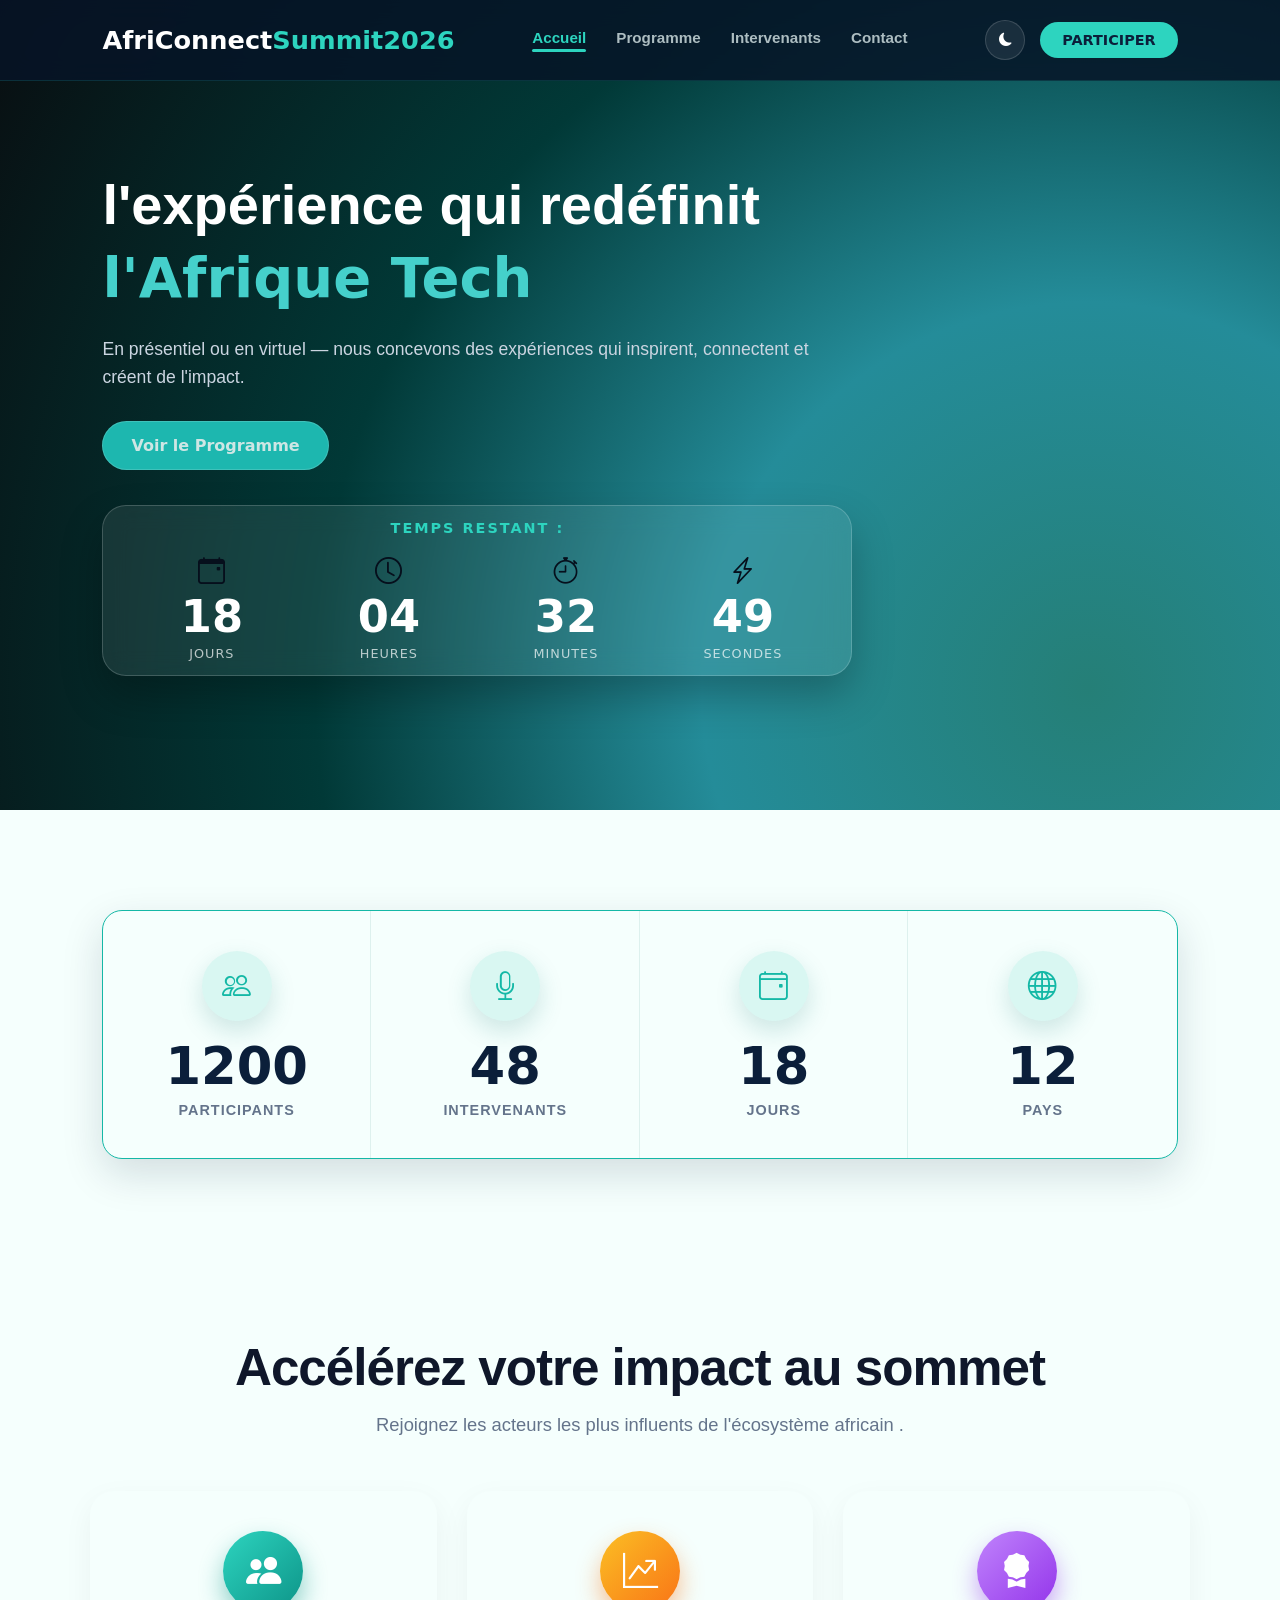
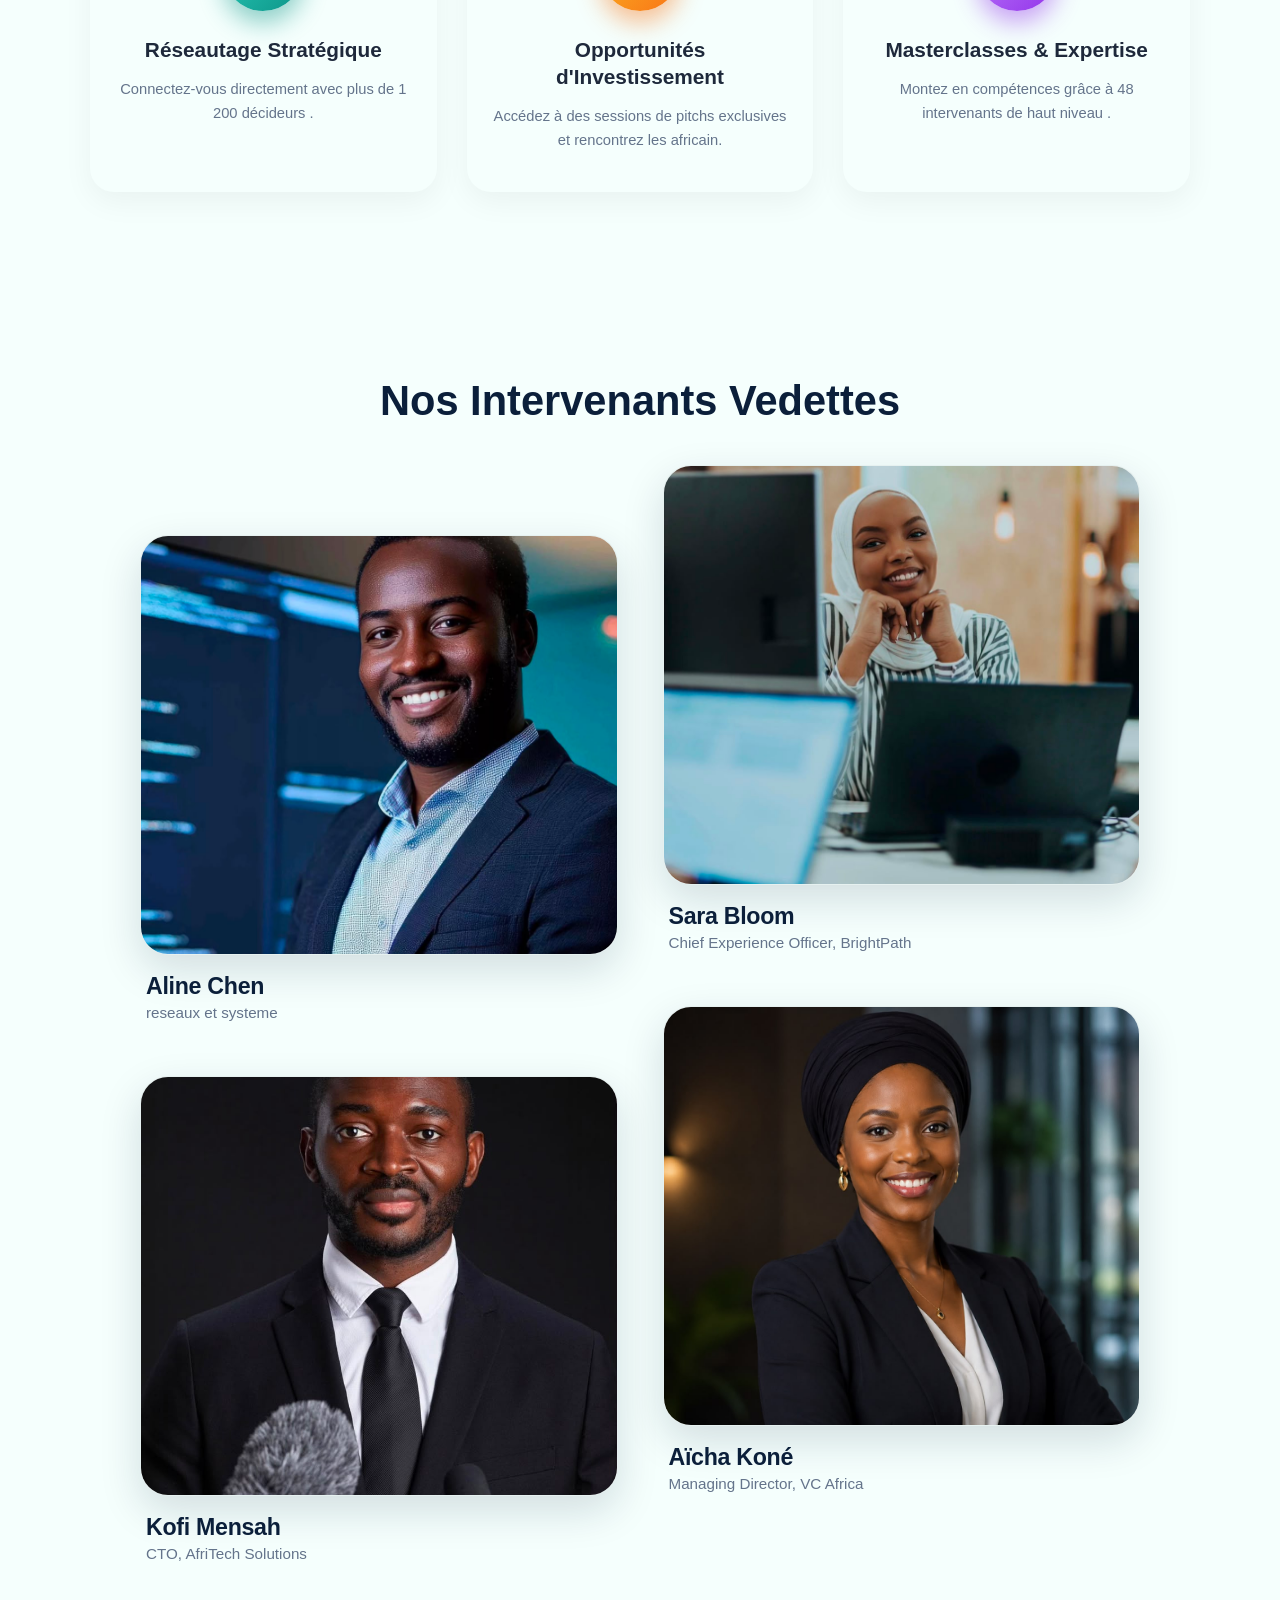
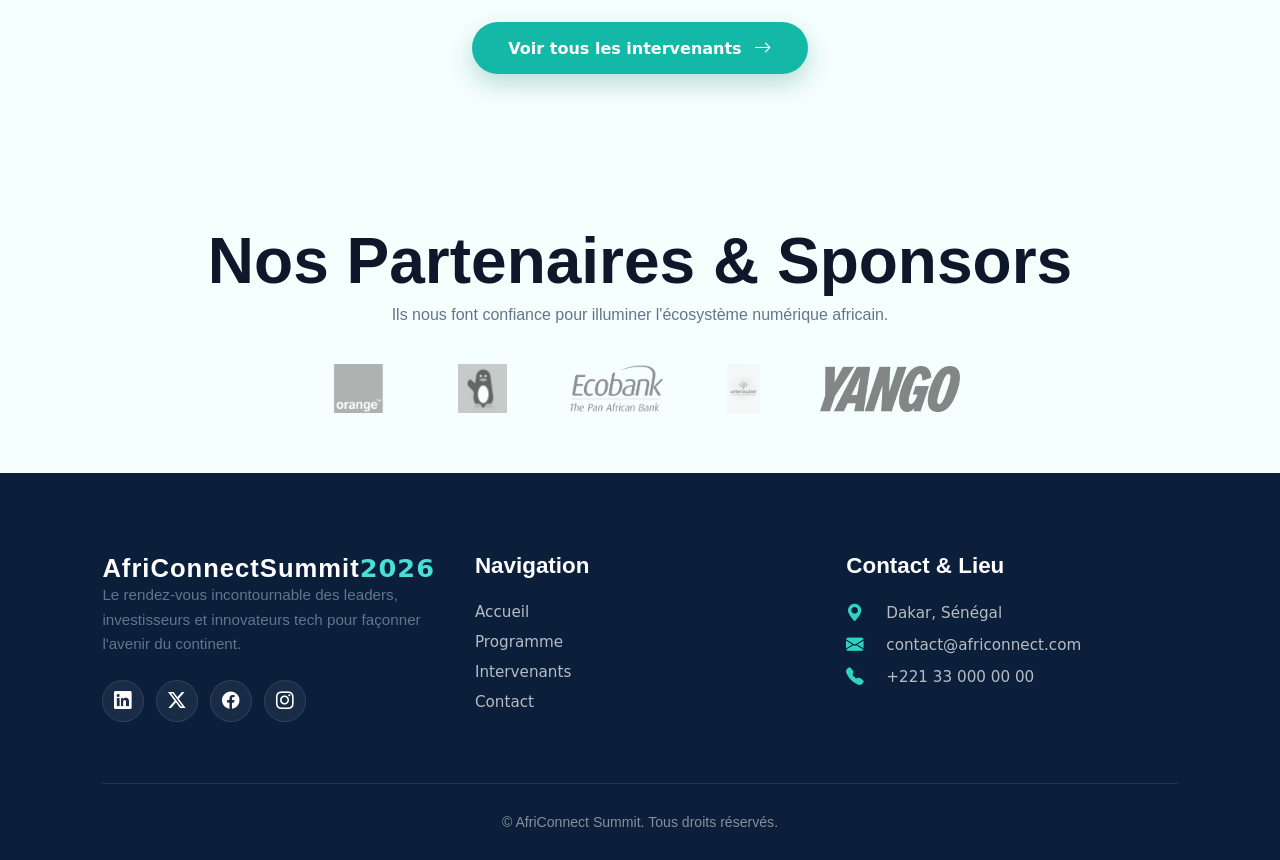
==== commit 86c237cb: "css complet des pages : intervenants et contact plus gongle font integrer" ====
--- a/index.html
+++ b/index.html
@@ -7,7 +7,7 @@
       <!-- feuille de style -->
     <link rel="stylesheet" href="css/style.css">
     <link rel="stylesheet" href="https://cdn.jsdelivr.net/npm/bootstrap-icons@1.11.3/font/bootstrap-icons.min.css">
-
+    <link href="https://fonts.googleapis.com/css2?family=Inter:wght@400;500;600;700&family=Space+Grotesk:wght@500;600;700&display=swap" rel="stylesheet">
 </head>
 <body>
   
@@ -35,8 +35,8 @@
 
     <!-- Contenu Principal -->
     <div class="hero-content">
-       <span class="badge">Événement Incontournable 2026</span>
-      <h1>Rejoignez l'expérience qui redéfinit <span class="Afrique">l'Afrique Tech</span></h1>
+       <!-- <span class="badge">Événement Incontournable 2026</span> -->
+      <h1>l'expérience qui redéfinit <span class="Afrique">l'Afrique Tech</span></h1>
       <p>En présentiel ou en virtuel — nous concevons des expériences qui inspirent, connectent et créent de l'impact.</p>
       
       <!-- Boutons -->
@@ -289,61 +289,51 @@
   </div>
 </section>
 </section>
-<!-- FOOTER DU SITE -->
-<footer class="pied-de-page">
-  
-  <div class="conteneur-footer">
-    
-    <!-- Colonne 1 : À Propos / Logo -->
-    <div class="colonne-footer">
+<!-- FOOTER -->
+  <footer class="pied-de-page">
+    <div class="conteneur-footer">
+      
+      <div class="colonne-footer">
         <div class="logo">AfriConnectSummit<span>2026</span></div>
-      <p class="texte-propos">
-        Le rendez-vous incontournable des leaders, investisseurs et innovateurs tech pour façonner l'avenir du continent.
-      </p>
-      <!-- Icônes Réseaux Sociaux -->
-      <div class="reseaux-sociaux">
-        <a href="#" aria-label="LinkedIn"><i class="bi bi-linkedin"></i></a>
-        <a href="#" aria-label="X (Twitter)"><i class="bi bi-twitter-x"></i></a>
-        <a href="#" aria-label="Facebook"><i class="bi bi-facebook"></i></a>
-        <a href="#" aria-label="Instagram"><i class="bi bi-instagram"></i></a>
-      </div>
-    </div>
-
-    <!-- Colonne 2 : Liens Rapides -->
-    <div class="colonne-footer">
-      <h3 class="titre-colonne">Navigation</h3>
-      <ul class="liens-navigation">
-        <li><a href="index.html">Accueil</a></li>
-        <li><a href="#section-pourquoi">Pourquoi Participer</a></li>
-        <li><a href="intervenants.html">Intervenants</a></li>
-        <li><a href="#programme">Programme</a></li>
-        <li><a href="#contact">Contact</a></li>
-      </ul>
-    </div>
-
-    <!-- Colonne 3 : Contact & Infos -->
-    <div class="colonne-footer">
-      <h3 class="titre-colonne">Contact</h3>
-      <ul class="liste-contact">
-        <li><i class="bi bi-geo-alt-fill"></i> Dakar, Sénégal</li>
-        <li><i class="bi bi-envelope-fill"></i> contact@africonnect.com</li>
-        <li><i class="bi bi-telephone-fill"></i> +221 33 000 00 00</li>
-      </ul>
-    </div>
-
-  </div>
-
-  
-  <div class="bas-de-page">
-    <p>© <span id="annee-courante"></span> AfriConnect Summit. Tous droits réservés.</p>
-    
-    <!-- Bouton Retour en Haut -->
-    <button id="bouton-retour-haut" class="bouton-retour-haut" aria-label="Retour en haut de la page">
-      <i class="bi bi-arrow-up"></i>
-    </button> 
-  </div>
-
-</footer>
+        <p class="texte-propos">
+          Le rendez-vous incontournable des leaders, investisseurs et innovateurs tech pour façonner l'avenir du continent.
+        </p>
+        <div class="reseaux-sociaux">
+          <a href="#" aria-label="LinkedIn"><i class="bi bi-linkedin"></i></a>
+          <a href="#" aria-label="X (Twitter)"><i class="bi bi-twitter-x"></i></a>
+          <a href="#" aria-label="Facebook"><i class="bi bi-facebook"></i></a>
+          <a href="#" aria-label="Instagram"><i class="bi bi-instagram"></i></a>
+        </div>
+      </div>
+
+      <div class="colonne-footer">
+        <h3 class="titre-colonne">Navigation</h3>
+        <ul class="liens-navigation">
+          <li><a href="index.html">Accueil</a></li>
+          <li><a href="programme.html">Programme</a></li>
+          <li><a href="intervenants.html">Intervenants</a></li>
+          <li><a href="index.html#contact">Contact</a></li>
+        </ul>
+      </div>
+
+      <div class="colonne-footer">
+        <h3 class="titre-colonne">Contact & Lieu</h3>
+        <ul class="liste-contact">
+          <li><i class="bi bi-geo-alt-fill"></i> Dakar, Sénégal</li>
+          <li><i class="bi bi-envelope-fill"></i> contact@africonnect.com</li>
+          <li><i class="bi bi-telephone-fill"></i> +221 33 000 00 00</li>
+        </ul>
+      </div>
+
+    </div>
+
+    <div class="bas-de-page">
+      <p>© <span id="annee-courante"></span> AfriConnect Summit. Tous droits réservés.</p>
+      <!-- <button id="bouton-retour-haut" class="bouton-retour-haut" aria-label="Retour en haut de la page">
+        <i class="bi bi-arrow-up"></i>
+      </button> -->
+    </div>
+  </footer>  
 
   <!-- Script pour animer le compteur si besoin -->
   <script src="script.js">
--- a/css/style.css
+++ b/css/style.css
@@ -54,31 +54,13 @@
   color: #45d0cb;
 }
 
-/* .nav-links {
-  display: flex;
-  list-style: none;
-  gap: 30px;
-}
-
-.nav-links a {
-  color: #a0aec0;
-  text-decoration: none;
-  font-size: 0.95rem;
-  font-weight: 500;
-  transition: color 0.3s ease;
-}
-
-.nav-links a:hover,
-.nav-links a.active {
-  color: #ffffff;
-} */
 
 /* --- CONTENU --- */
 .hero-content {
   max-width: 750px;
   margin: auto 0;
-  padding-top: 40px;
-  padding-bottom: 40px;
+  padding-top: 55px;
+  padding-bottom: 20px;
 }
 
 .badge {
@@ -94,8 +76,9 @@
 
 .hero-content h1 {
   font-size: 3.5rem;
-  line-height: 1.1;
-  font-weight: 800;
+  line-height: 1.3;
+
+  font-weight: 900;
   color: #ffffff;
   margin-bottom: 20px;
 }
@@ -145,12 +128,12 @@
 /* =========================================================
    COMPTEUR TRANSPARENT (EFFECT GLASS) */
 .countdown-container {
-  flex: 0 0 420px; /* Largeur agrandie calée à droite */
+  flex: 0 0 450px; /* Largeur agrandie calée à droite */
   background: rgba(255, 255, 255, 0.08);
   border: 1px solid rgba(255, 255, 255, 0.18);
   backdrop-filter: blur(12px); /* Effet de verre */
   border-radius: 24px;
-  padding: 35px 25px;
+  padding: 14px 25px;
   text-align: center;
   box-shadow: 0 20px 40px rgba(0, 0, 0, 0.25);
 }
@@ -161,7 +144,7 @@
   font-weight: 700;
   letter-spacing: 2px;
   color: #2dd4bf; /* Couleur menthe/turquoise de ton site */
-  margin-bottom: 25px;
+  margin-bottom: 20px;
   text-transform: uppercase;
 }
 
@@ -181,14 +164,14 @@
 
 /* Style des icônes au-dessus */
 .timer-icon {
-  font-size: 1.3rem;
-  color: #2dd4bf;
+  font-size: 1.7rem;
+  color: #060f1c;
   margin-bottom: 8px;
 }
 
 /* Chiffres agrandis */
 .time-box .number {
-  font-size: 2.6rem; /* Chiffres gros et très lisibles */
+  font-size: 2.8rem; /* Chiffres gros et très lisibles */
   font-weight: 800;
   color: #ffffff;
   line-height: 1;
@@ -1969,3 +1952,698 @@
 
 
 
+/* ==========================================
+   PAGE INTERVENANTS - THEME CLAIR / BLANC & VERT
+   ========================================== */
+
+.intervenants-hero {
+  position: relative;
+  /* Fond blanc lumineux */
+  background-color: #ffffff; 
+  overflow: hidden;
+  padding: 60px 0 100px 0;
+}
+
+.intervenants-hero-container {
+  position: relative;
+  max-width: 1200px;
+  margin: 0 auto;
+  padding: 0 20px;
+  display: flex;
+  align-items: center;
+  justify-content: space-between;
+  gap: 50px;
+  z-index: 2;
+}
+
+/* Halos vert & menthe doux adaptés sur fond blanc */
+.intervenants-glow-circle {
+  position: absolute;
+  top: -120px;
+  left: -120px;
+  width: 600px;
+  height: 600px;
+  background: radial-gradient(circle, rgba(45, 212, 191, 0.2) 0%, rgba(16, 185, 129, 0.08) 45%, rgba(255, 255, 255, 0) 70%);
+  border-radius: 50%;
+  pointer-events: none;
+  z-index: 1;
+}
+
+.intervenants-hero-content {
+  flex: 1;
+  max-width: 550px;
+}
+
+/* --- FIL D'ARIANE (Sur fond blanc) --- */
+.intervenants-breadcrumb {
+  display: flex;
+  align-items: center;
+  gap: 10px;
+  font-size: 0.9rem;
+  margin-bottom: 25px;
+}
+
+.intervenants-breadcrumb a {
+  color: #64748b; /* Gris sombre pour être lisible sur blanc */
+  text-decoration: none;
+  transition: color 0.3s ease;
+}
+
+.intervenants-breadcrumb a:hover {
+  color: #0f172a;
+}
+
+.intervenants-breadcrumb i {
+  font-size: 0.75rem;
+  color: #94a3b8;
+}
+
+.intervenants-breadcrumb-active {
+  color: #0d9488; /* Vert foncé/menthe lisible sur blanc */
+  font-weight: 700;
+}
+
+/* --- TITRE & TEXTE --- */
+.intervenants-hero-title {
+  font-size: 3.5rem;
+  font-weight: 800;
+  color: #0f172a; /* Texte principal foncé */
+  line-height: 1.1;
+  margin-bottom: 20px;
+}
+
+.intervenants-title-highlight {
+  background: linear-gradient(135deg, #0d9488 0%, #10b981 100%);
+  -webkit-background-clip: text;
+  -webkit-text-fill-color: transparent;
+}
+
+.intervenants-hero-text {
+  color: #475569; /* Gris lisible */
+  font-size: 1.05rem;
+  line-height: 1.6;
+  margin-bottom: 35px;
+}
+
+.intervenants-hero-buttons {
+  display: flex;
+  gap: 15px;
+}
+
+/* --- CARTE IMAGE À DROITE --- */
+.intervenants-image-card {
+  flex: 0 50 500px;
+  height: 500px;
+  position: relative;
+  border-radius: 28px;
+  overflow: hidden;
+  border: 1px solid rgba(13, 148, 136, 0.2);
+  box-shadow: 0 20px 40px -15px rgba(0, 0, 0, 0.1);
+}
+
+.intervenants-image-card img {
+  width: 100%;
+  height: 100%;
+  object-fit: cover;
+  display: block;
+}
+
+.intervenants-card-overlay {
+  position: absolute;
+  bottom: 0;
+  left: 0;
+  right: 0;
+  padding: 30px;
+  /* Fond dégradé sombre au bas de l'image pour que le texte sur la photo reste blanc et lisible */
+  background: linear-gradient(to top, rgba(15, 23, 42, 0.9) 0%, rgba(15, 23, 42, 0) 100%);
+  color: #ffffff;
+}
+
+.intervenants-badge {
+  display: inline-block;
+  padding: 6px 14px;
+  background: rgba(45, 212, 191, 0.2);
+  border: 1px solid #2dd4bf;
+  color: #2dd4bf;
+  border-radius: 20px;
+  font-size: 0.75rem;
+  font-weight: 700;
+  text-transform: uppercase;
+  margin-bottom: 10px;
+}
+
+.intervenants-card-overlay h3 {
+  font-size: 1.4rem;
+  margin: 0 0 4px 0;
+  color: #ffffff;
+}
+
+.intervenants-card-overlay p {
+  font-size: 0.9rem;
+  color: rgba(255, 255, 255, 0.85);
+  margin: 0;
+}
+
+/* --- RESPONSIVE --- */
+@media (max-width: 992px) {
+  .intervenants-hero-container {
+    flex-direction: column;
+    text-align: center;
+  }
+
+  .intervenants-breadcrumb, 
+  .intervenants-hero-buttons {
+    justify-content: center;
+  }
+
+  .intervenants-image-card {
+    width: 100%;
+    max-width: 450px;
+    height: 400px;
+    flex: none;
+  }
+}
+
+
+
+
+/* ==========================================
+   VARIABLES (BLEU NUIT & VERT MENTHE)
+   ========================================== */
+:root {
+  --bleu-nuit: #0f172a;
+  --vert-menthe: #2dd4bf;
+  --vert-hover: #0d9488;
+  --bg-gris: #f8fafc;
+  --texte-sombre: #1e293b;
+  --texte-gris: #64748b;
+  --border-light: #e2e8f0;
+}
+
+/* ==========================================
+   1. HERO / FIL D'ARIANE ET BADGE
+   ========================================== */
+.badge {
+  display: inline-block;
+  background-color: rgba(45, 212, 191, 0.15);
+  color: var(--vert-hover);
+  font-weight: 700;
+  font-size: 0.85rem;
+  padding: 6px 16px;
+  border-radius: 20px;
+  margin-bottom: 15px;
+  text-transform: uppercase;
+}
+
+/* ==========================================
+   2. CONTACT & FORMULAIRE + BLOC INFOS BLEU NUIT
+   ========================================== */
+.contact-section {
+  background-color: var(--bg-gris);
+  padding: 60px 0;
+  font-family: system-ui, -apple-system, sans-serif;
+}
+
+.contact-wrapper {
+  max-width: 1100px;
+  margin: 0 auto;
+  padding: 0 20px;
+  display: grid;
+  grid-template-columns: 1.8fr 1fr; /* Formulaire plus large */
+  gap: 30px;
+  align-items: start; /* Empêche le bloc de droite de s'étirer */
+}
+
+/* Formulaire (Gauche) */
+.contact-form-container {
+  background: #ffffff;
+  padding: 35px;
+  border-radius: 20px;
+  border: 1px solid var(--border-light);
+  box-shadow: 0 10px 25px rgba(0,0,0,0.03);
+}
+
+.contact-form-container h2 {
+  font-size: 1.8rem;
+  color: var(--bleu-nuit);
+  font-weight: 800;
+  margin-bottom: 8px;
+}
+
+.contact-form-container p {
+  color: var(--texte-gris);
+  margin-bottom: 25px;
+}
+
+.form-group {
+  margin-bottom: 15px;
+  display: flex;
+  flex-direction: column;
+  gap: 6px;
+}
+
+.form-row {
+  display: grid;
+  grid-template-columns: 1fr 1fr;
+  gap: 15px;
+}
+
+.form-group label {
+  font-size: 0.85rem;
+  font-weight: 700;
+  color: var(--bleu-nuit);
+}
+
+.form-group input,
+.form-group select,
+.form-group textarea {
+  width: 100%;
+  padding: 12px 14px;
+  border: 1px solid var(--border-light);
+  border-radius: 10px;
+  outline: none;
+  font-size: 0.95rem;
+  box-sizing: border-box;
+  background-color: #f8fafc;
+}
+
+.form-group input:focus,
+.form-group select:focus,
+.form-group textarea:focus {
+  background-color: #ffffff;
+  border-color: var(--vert-menthe);
+  box-shadow: 0 0 0 3px rgba(45, 212, 191, 0.2);
+}
+
+.btn-submit {
+  width: 100%;
+  background-color: var(--vert-hover);
+  color: #ffffff;
+  font-weight: 700;
+  padding: 14px;
+  border: none;
+  border-radius: 10px;
+  cursor: pointer;
+  transition: all 0.3s ease;
+  display: flex;
+  align-items: center;
+  justify-content: center;
+  gap: 8px;
+}
+
+.btn-submit:hover {
+  background-color: var(--bleu-nuit);
+}
+
+/* Bloc Infos Pratiques (Droite - Bleu Nuit & Court) */
+.contact-info-container {
+  background-color: var(--bleu-nuit);
+  color: #ffffff;
+  padding: 30px 25px;
+  border-radius: 20px;
+  display: flex;
+  flex-direction: column;
+  gap: 20px;
+  box-shadow: 0 10px 20px rgba(15, 23, 42, 0.15);
+}
+
+.contact-info-container h3 {
+  font-size: 1.3rem;
+  color: #ffffff;
+  font-weight: 800;
+  margin-bottom: 0px;
+}
+
+.info-description {
+  color: #94a3b8;
+  font-size: 0.85rem;
+  line-height: 1.4;
+  margin-bottom: 5px;
+}
+
+.info-item {
+  display: flex;
+  align-items: center;
+  gap: 12px;
+}
+
+.info-icon {
+  width: 40px;
+  height: 40px;
+  background-color: rgba(45, 212, 191, 0.15);
+  color: var(--vert-menthe);
+  border-radius: 10px;
+  display: flex;
+  align-items: center;
+  justify-content: center;
+  font-size: 1.1rem;
+  flex-shrink: 0;
+}
+
+.info-item h4 {
+  font-size: 0.85rem;
+  color: var(--vert-menthe);
+  margin: 0;
+  text-transform: uppercase;
+  font-weight: 700;
+}
+
+.info-item p {
+  font-size: 0.9rem;
+  color: #e2e8f0;
+  margin: 0;
+}
+
+/* ==========================================
+   3. FAQ ACCORDÉON (CSS PUR)
+   ========================================== */
+.section-faq {
+  padding: 70px 0;
+  background-color: #ffffff;
+}
+
+.faq-titre {
+  text-align: center;
+  font-size: 2.2rem;
+  color: var(--bleu-nuit);
+  font-weight: 800;
+  margin-bottom: 6px;
+}
+
+.faq-sous-titre {
+  text-align: center;
+  color: var(--texte-gris);
+  margin-bottom: 40px;
+}
+
+.accordeon-ensemble {
+  max-width: 850px;
+  margin: 0 auto;
+  padding: 0 20px;
+  display: flex;
+  flex-direction: column;
+  gap: 14px;
+}
+
+.accordeon-element {
+  background-color: #ffffff;
+  border: 1px solid var(--border-light);
+  border-radius: 14px;
+  overflow: hidden;
+  transition: border-color 0.3s ease;
+}
+
+.accordeon-element:hover {
+  border-color: var(--vert-menthe);
+}
+
+.accordeon-state {
+  display: none;
+}
+
+.accordeon-entete {
+  display: flex;
+  justify-content: space-between;
+  align-items: center;
+  padding: 18px 22px;
+  font-weight: 700;
+  color: var(--bleu-nuit);
+  cursor: pointer;
+}
+
+.accordeon-icone {
+  position: relative;
+  width: 14px;
+  height: 14px;
+}
+
+.accordeon-icone::before,
+.accordeon-icone::after {
+  content: '';
+  position: absolute;
+  background-color: var(--vert-hover);
+  border-radius: 2px;
+}
+
+.accordeon-icone::before {
+  top: 6px;
+  left: 0;
+  width: 14px;
+  height: 2px;
+}
+
+.accordeon-icone::after {
+  top: 0;
+  left: 6px;
+  width: 2px;
+  height: 14px;
+  transition: 0.3s;
+}
+
+.accordeon-corps {
+  max-height: 0;
+  overflow: hidden;
+  transition: max-height 0.35s ease;
+  background-color: var(--bg-gris);
+}
+
+.accordeon-contenu {
+  padding: 16px 22px 20px 22px;
+  color: var(--texte-gris);
+  font-size: 0.95rem;
+  line-height: 1.6;
+}
+
+.accordeon-state:checked ~ .accordeon-corps {
+  max-height: 250px;
+}
+
+.accordeon-state:checked + .accordeon-entete {
+  color: var(--vert-hover);
+}
+
+.accordeon-state:checked + .accordeon-entete .accordeon-icone::after {
+  opacity: 0;
+}
+
+/* RESPONSIVE MOBILE */
+@media (max-width: 850px) {
+  .contact-wrapper {
+    grid-template-columns: 1fr;
+  }
+  .form-row {
+    grid-template-columns: 1fr;
+  }
+}
+
+/* ==========================================
+   SECTION CARTE GOOGLE MAPS
+   ========================================== */
+
+.map-section {
+  padding: 40px 0;
+  background-color: #f8fafc; /* Fond clair pour s'aligner sur la section contact */
+}
+
+.map-container {
+  max-width: 1100px;
+  margin: 0 auto;
+  padding: 0 20px;
+}
+
+.google-map {
+  width: 100%;
+  height: 400px;
+  border: 0;
+  border-radius: 20px;
+  box-shadow: 0 10px 25px rgba(15, 23, 42, 0.08); /* Ombre douce bleu nuit */
+  transition: transform 0.3s ease, box-shadow 0.3s ease;
+}
+
+/* Effet discret au survol */
+.google-map:hover {
+  box-shadow: 0 15px 30px rgba(15, 23, 42, 0.12);
+}
+
+/* Responsive Mobile */
+@media (max-width: 768px) {
+  .map-section {
+    padding: 20px 0;
+  }
+  
+  .google-map {
+    height: 280px; /* Plus compact sur petit écran */
+    border-radius: 16px;
+  }
+}
+
+
+
+/* ==========================================
+   VARIABLES DE COULEURS
+   ========================================== */
+:root {
+  --bleu-nuit: #0f172a;
+  --bleu-nuit-profond: #020617;
+  --vert-menthe: #2dd4bf;
+  --vert-hover: #0d9488;
+  --texte-gris: #94a3b8;
+  --border-light: #e2e8f0;
+}
+
+/* ==========================================
+   SECTION HERO (AVEC DÉGRADÉ PRO)
+   ========================================== */
+.contact-hero {
+  position: relative;
+  /* Dégradé moderne et élégant du Bleu Nuit vers une nuance plus profonde */
+  background: linear-gradient(135deg, var(--bleu-nuit) 0%, var(--accent) 100%);
+  padding: 80px 0 140px 0; /* Bas élargi pour superposer l'image proprement */
+  text-align: center;
+  color: #ffffff;
+  overflow: hidden;
+}
+
+/* Effet lumineux vert menthe très discret en arrière-plan */
+.contact-hero::before {
+  content: '';
+  position: absolute;
+  top: -50%;
+  left: 50%;
+  transform: translateX(-50%);
+  width: 600px;
+  height: 600px;
+  background: radial-gradient(circle, rgba(84, 180, 167, 0.15) 0%, rgba(23, 160, 160, 0) 70%);
+  pointer-events: none;
+}
+
+.contacthero-content {
+  position: relative;
+  z-index: 2;
+  max-width: 800px;
+  margin: 0 auto;
+  padding: 0 20px;
+}
+
+/* Fil d'Ariane */
+.breadcrumb {
+  display: inline-flex;
+  align-items: center;
+  gap: 8px;
+  font-size: 0.9rem;
+  background: rgba(255, 255, 255, 0.05);
+  backdrop-filter: blur(8px);
+  padding: 8px 18px;
+  border-radius: 30px;
+  border: 1px solid rgba(255, 255, 255, 0.1);
+  margin-bottom: 20px;
+}
+
+.breadcrumb a {
+  color: var(--vert-menthe);
+  text-decoration: none;
+  font-weight: 600;
+  transition: color 0.3s ease;
+}
+
+.breadcrumb a:hover {
+  color: #ffffff;
+}
+
+.breadcrumb-separator {
+  color: var(--texte-gris);
+  font-size: 0.75rem;
+}
+
+.current-page {
+  color: #e2e8f0;
+  font-weight: 500;
+}
+
+/* Titre H1 */
+.contact-hero h1 {
+  font-size: 3rem;
+  font-weight: 800;
+  letter-spacing: -1px;
+  margin-bottom: 12px;
+  background: linear-gradient(to right, #ffffff, #e2e8f0);
+  -webkit-background-clip: text;
+  -webkit-text-fill-color: transparent;
+}
+
+/* Sous-titre */
+.hero-subtitle {
+  font-size: 1.1rem;
+  color: var(--texte-gris);
+  line-height: 1.6;
+  max-width: 600px;
+  margin: 0 auto;
+}
+
+/* ==========================================
+   GRANDE IMAGE EN DESSOU (CHEVAUCHEMENT)
+   ========================================== */
+.hero-image-wrapper {
+  position: relative;
+  margin-top: -80px; /* Fait remonter l'image sur le hero pour un effet pro */
+  z-index: 3;
+  padding: 0 20px;
+  margin-bottom: 60px;
+}
+
+.image-box {
+  max-width: 1100px;
+  margin: 0 auto;
+  border-radius: 24px;
+  padding: 8px;
+  background: rgba(255, 255, 255, 0.8);
+  backdrop-filter: blur(10px);
+  box-shadow: 0 20px 40px rgba(15, 23, 42, 0.12);
+  border: 1px solid var(--border-light);
+}
+
+.hero-img {
+  width: 100%;
+  height: 420px;
+  object-fit: cover;
+  border-radius: 18px;
+  display: block;
+}
+
+/* ==========================================
+   RESPONSIVE DESIGN (MOBILE & TABLETTE)
+   ========================================== */
+@media (max-width: 768px) {
+  .contact-hero {
+    padding: 60px 0 100px 0;
+  }
+
+  .contact-hero h1 {
+    font-size: 2.2rem;
+  }
+
+  .hero-subtitle {
+    font-size: 0.95rem;
+  }
+
+  .hero-image-wrapper {
+    margin-top: -50px;
+  }
+
+  .hero-img {
+    height: 250px; /* Plus compact sur mobile */
+  }
+}
+
+body{
+    font-family: 'Poppins', sans-serif;
+}
+
+.logo, h1, h2, h3, nav a{
+    font-family: 'Poppins', sans-serif;
+}
+
+p{
+    font-family: 'Poppins', sans-serif;
+    font-weight: 400;
+}
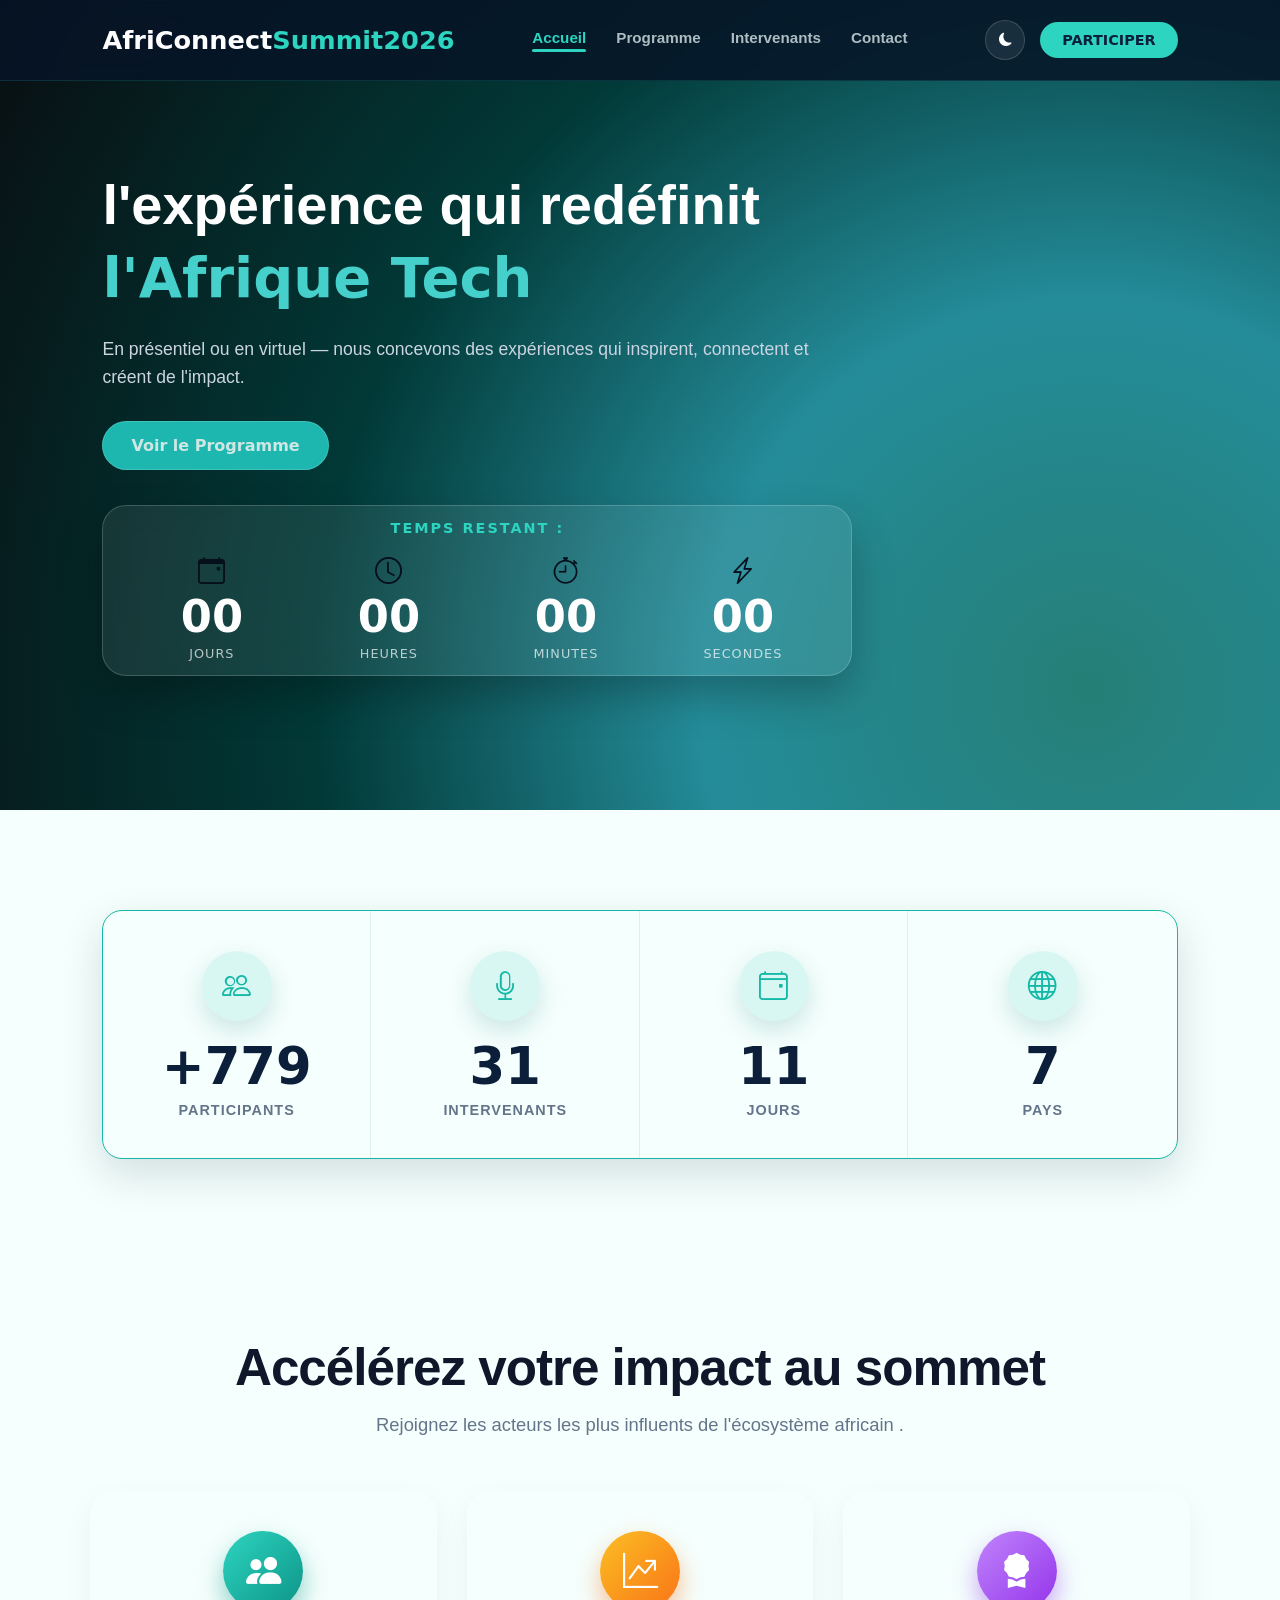
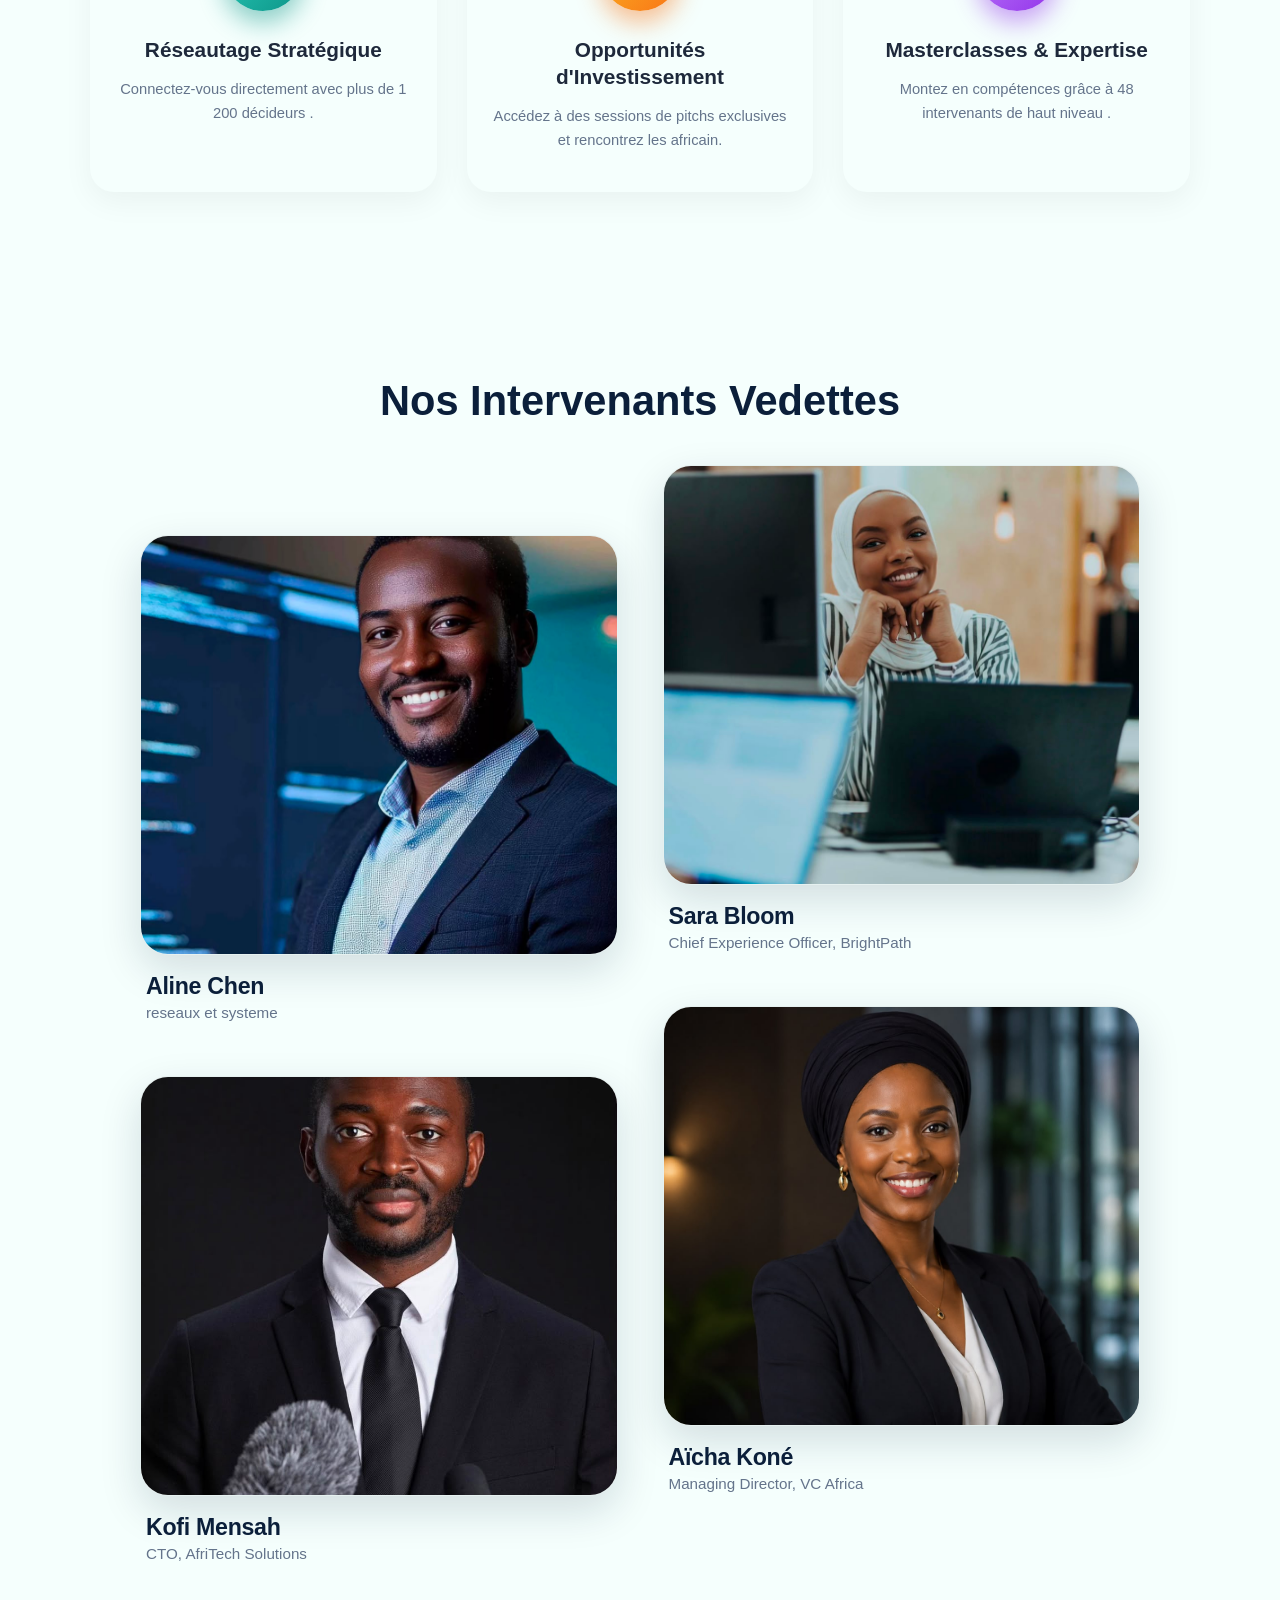
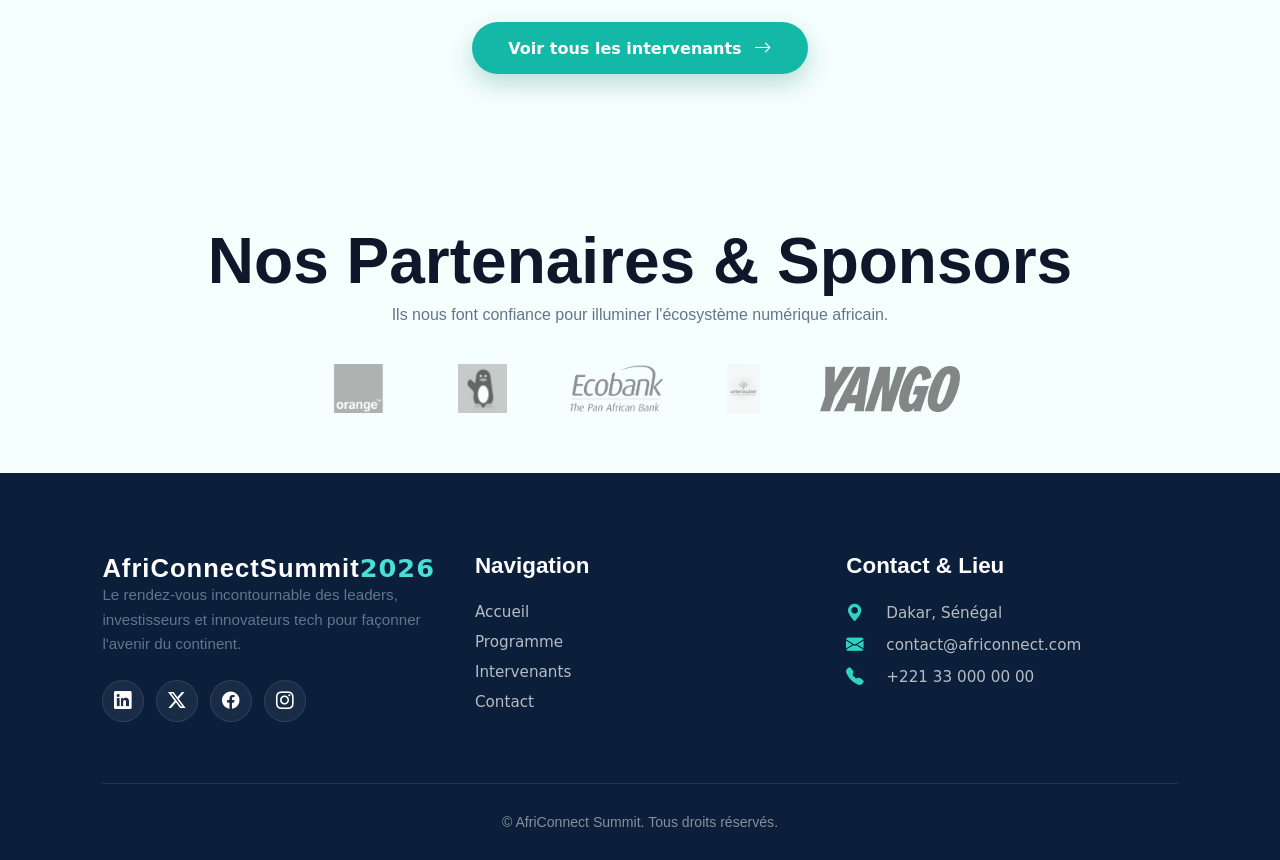
==== commit f8f820c8: "responsive de tout les pages + menu hamburger sur mobile" ====
--- a/index.html
+++ b/index.html
@@ -16,7 +16,11 @@
     <header class="barre-navigation">
     <div class="conteneur-navigation">
       <a href="index.html" class="logo-marque">AfriConnect<span>Summit2026</span></a>
-      
+    <button id="bouton-burger" class="bouton-burger" aria-label="Ouvrir le menu">
+      <span class="barre"></span>
+      <span class="barre"></span>
+      <span class="barre"></span>
+    </button>
       <nav class="liens-menu">
         <a href="index.html"class="actuel">Accueil</a>
         <a href="programme.html" >Programme</a>
@@ -312,7 +316,7 @@
           <li><a href="index.html">Accueil</a></li>
           <li><a href="programme.html">Programme</a></li>
           <li><a href="intervenants.html">Intervenants</a></li>
-          <li><a href="index.html#contact">Contact</a></li>
+          <li><a href="contact.html">Contact</a></li>
         </ul>
       </div>
 
@@ -333,15 +337,9 @@
         <i class="bi bi-arrow-up"></i>
       </button> -->
     </div>
-  </footer>  
-
-  <!-- Script pour animer le compteur si besoin -->
-  <script src="script.js">
-    
-  </script>
-</body>
-</html>    
-
+   </footer>  
+
+ 
 
 
 
--- a/css/style.css
+++ b/css/style.css
@@ -2580,34 +2580,69 @@
   margin: 0 auto;
 }
 
-/* ==========================================
-   GRANDE IMAGE EN DESSOU (CHEVAUCHEMENT)
-   ========================================== */
-.hero-image-wrapper {
-  position: relative;
-  margin-top: -80px; /* Fait remonter l'image sur le hero pour un effet pro */
-  z-index: 3;
-  padding: 0 20px;
-  margin-bottom: 60px;
-}
-
-.image-box {
-  max-width: 1100px;
-  margin: 0 auto;
-  border-radius: 24px;
-  padding: 8px;
-  background: rgba(255, 255, 255, 0.8);
-  backdrop-filter: blur(10px);
-  box-shadow: 0 20px 40px rgba(15, 23, 42, 0.12);
-  border: 1px solid var(--border-light);
-}
-
-.hero-img {
-  width: 100%;
-  height: 420px;
-  object-fit: cover;
-  border-radius: 18px;
-  display: block;
+
+/* SUR ORDINATEUR : Le bouton burger est complètement masqué */
+.bouton-burger {
+  display: none;
+}
+
+/* UNIQUEMENT SUR TÉLÉPHONE (767px et moins) */
+@media screen and (max-width: 767px) {
+  /* Affichage du bouton burger */
+  .bouton-burger {
+    display: flex;
+    flex-direction: column;
+    justify-content: space-between;
+    width: 26px;
+    height: 18px;
+    background: transparent;
+    border: none;
+    cursor: pointer;
+    padding: 0;
+    z-index: 1002;
+  }
+
+  .bouton-burger .barre {
+    width: 100%;
+    height: 2.5px;
+    background-color: var(--vert-hover); /* Garde la couleur de ton texte/thème */
+    border-radius: 2px;
+    transition: transform 0.3s ease, opacity 0.3s ease;
+  }
+
+  /* Transformation en X quand ouvert */
+  .bouton-burger.actif .barre:nth-child(1) {
+    transform: translateY(7.5px) rotate(45deg);
+  }
+  .bouton-burger.actif .barre:nth-child(2) {
+    opacity: 0;
+  }
+  .bouton-burger.actif .barre:nth-child(3) {
+    transform: translateY(-7.5px) rotate(-45deg);
+  }
+
+  /* Menu déroulant sur téléphone */
+  .liens-menu {
+    position: fixed;
+    top: 0;
+    right: -100%;
+    width: 75%;
+    max-width: 280px;
+    height: 100vh;
+    background-color: var(--bg-card, #0d1b34); /* Utilise la variable de ton fond */
+    display: flex;
+    flex-direction: column;
+    justify-content: center;
+    align-items: center;
+    gap: 25px;
+    box-shadow: -5px 0 15px rgba(217, 213, 213, 0.3);
+    transition: right 0.3s ease-in-out;
+    z-index: 1001;
+  }
+
+  .liens-menu.actif {
+    right: 0;
+  }
 }
 
 /* ==========================================
@@ -2646,4 +2681,114 @@
 p{
     font-family: 'Poppins', sans-serif;
     font-weight: 400;
-}+}
+
+
+/* ========================================================
+   1. ORDINATEUR / MACHINE (Grands écrans - 1024px et plus)
+   ======================================================== */
+@media screen and (min-width: 1024px) {
+  /* Grille des intervenants : 3 colonnes */
+  .grille-intervenants {
+    display: grid;
+    grid-template-columns: repeat(3, 1fr);
+    gap: 30px;
+  }
+
+  /* Conteneur principal */
+  .conteneur-intervenants,
+  .conteneur-planning {
+    max-width: 1200px;
+    margin: 0 auto;
+    padding: 0 20px;
+  }
+}
+
+
+/* ========================================================
+   2. TABLETTE (Écrans intermédiaires - entre 768px et 1023px)
+   ======================================================== */
+@media screen and (min-width: 768px) and (max-width: 1023px) {
+  /* Grille des intervenants : 2 colonnes */
+  .grille-intervenants {
+    display: grid;
+    grid-template-columns: repeat(2, 1fr);
+    gap: 20px;
+  }
+
+  /* Ajustement des marges et sections */
+  .section-intervenants,
+  .section-planning {
+    padding: 60px 5%;
+  }
+
+  /* Filtres et onglets avec espacement moyen */
+  .filtres-container,
+  .onglets-jours {
+    gap: 10px;
+  }
+
+  .btn-filtre,
+  .onglet-btn {
+    padding: 10px 18px;
+    font-size: 0.95rem;
+  }
+}
+
+
+/* ========================================================
+   3. TÉLÉPHONE / MOBILE (Petits écrans - 767px et moins)
+   ======================================================== */
+@media screen and (max-width: 767px) {
+  /* Réduction des espaces de sections */
+  .section-intervenants,
+  .section-planning {
+    padding: 40px 15px;
+  }
+
+  /* Titres plus petits pour mobile */
+  .en-tete-intervenants h2,
+  .titre-planning {
+    font-size: 1.8rem;
+  }
+
+  /* Grille des intervenants : 1 seule colonne */
+  .grille-intervenants {
+    display: grid;
+    grid-template-columns: 1fr;
+    gap: 20px;
+  }
+
+  /* Filtres & Onglets : Scroll horizontal si ça déborde */
+  .filtres-container,
+  .onglets-jours {
+    display: flex;
+    flex-wrap: nowrap;
+    overflow-x: auto;
+    justify-content: flex-start;
+    padding-bottom: 10px;
+    -webkit-overflow-scrolling: touch;
+  }
+
+  .btn-filtre,
+  .onglet-btn {
+    flex: 0 0 auto; /* Empêche les boutons de se déformer */
+    padding: 8px 16px;
+    font-size: 0.85rem;
+  }
+
+  /* Adaptabilité des tableaux sur mobile */
+  .carte-tableau {
+    overflow-x: auto; /* Permet de scroller le tableau horizontalement */
+    border-radius: 12px;
+  }
+
+  .tableau-planning th,
+  .tableau-planning td {
+    padding: 12px 10px;
+    font-size: 0.85rem;
+  }
+}
+
+
+
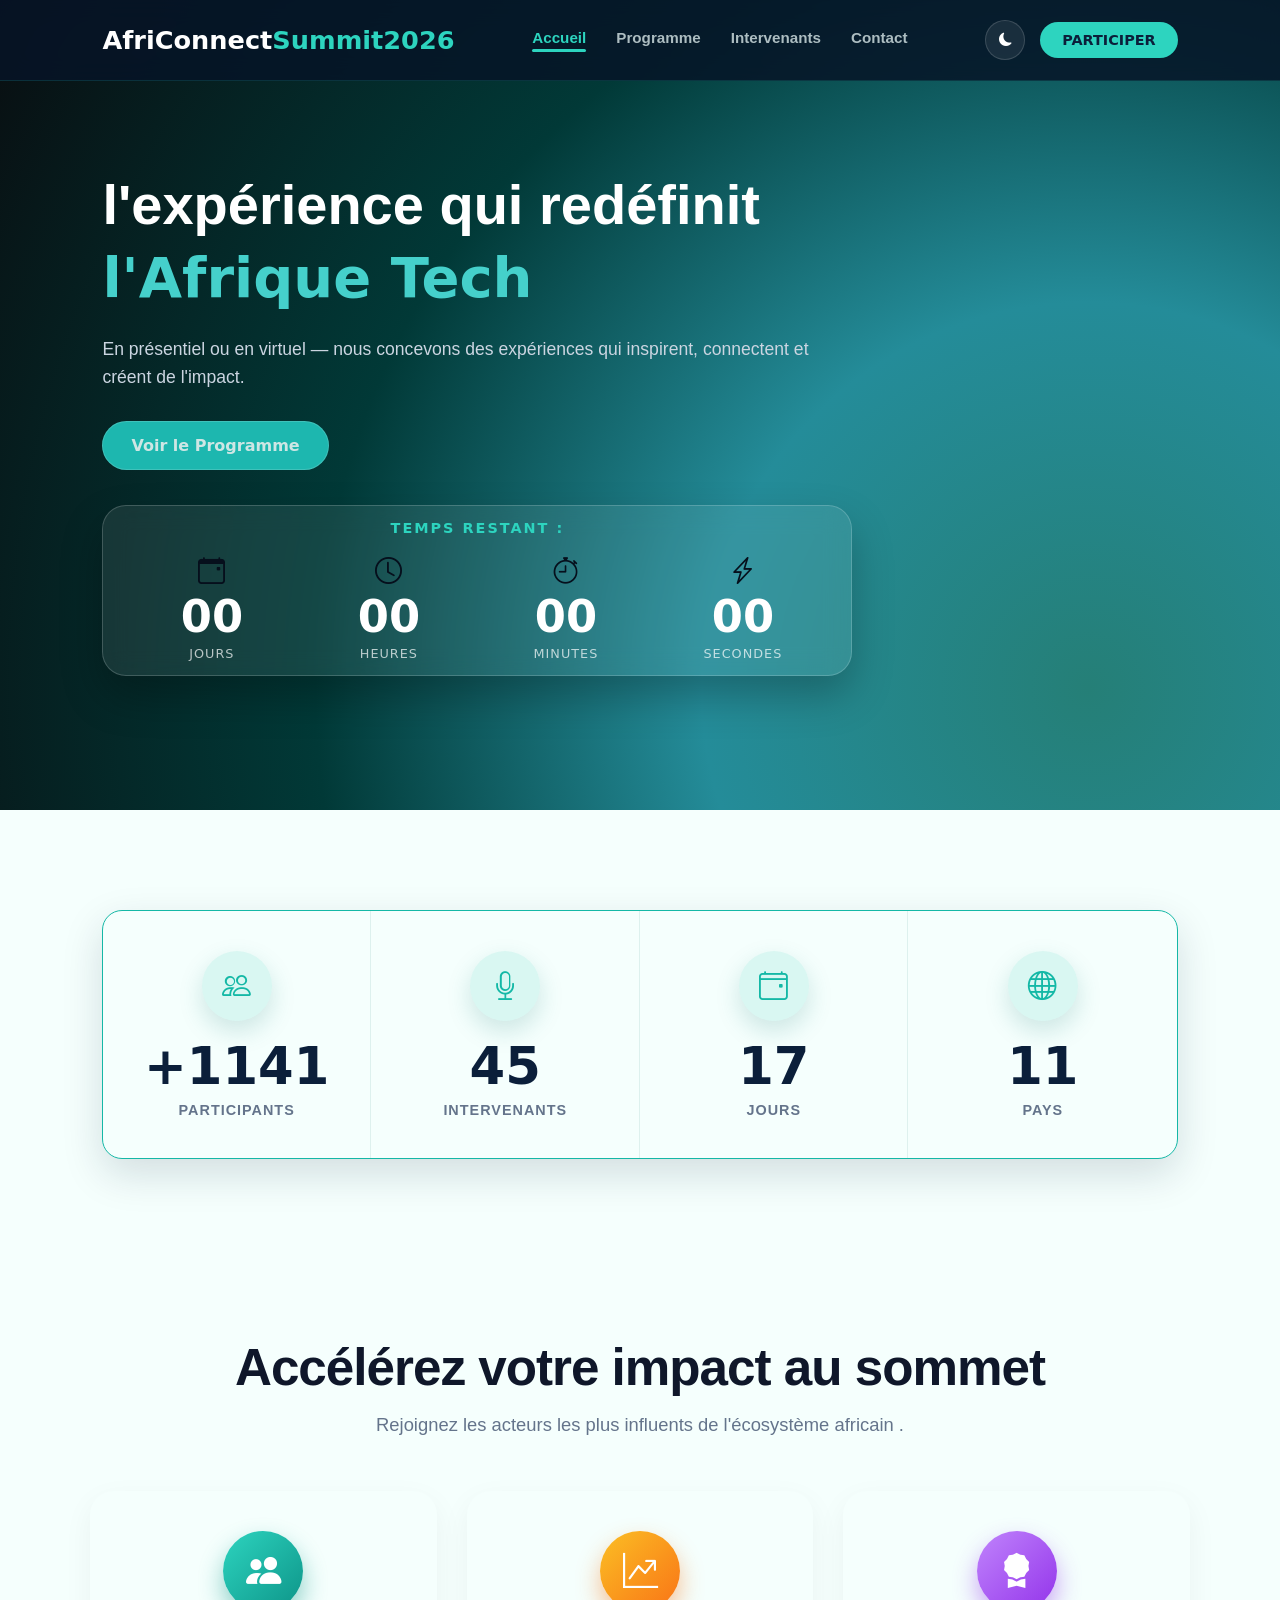
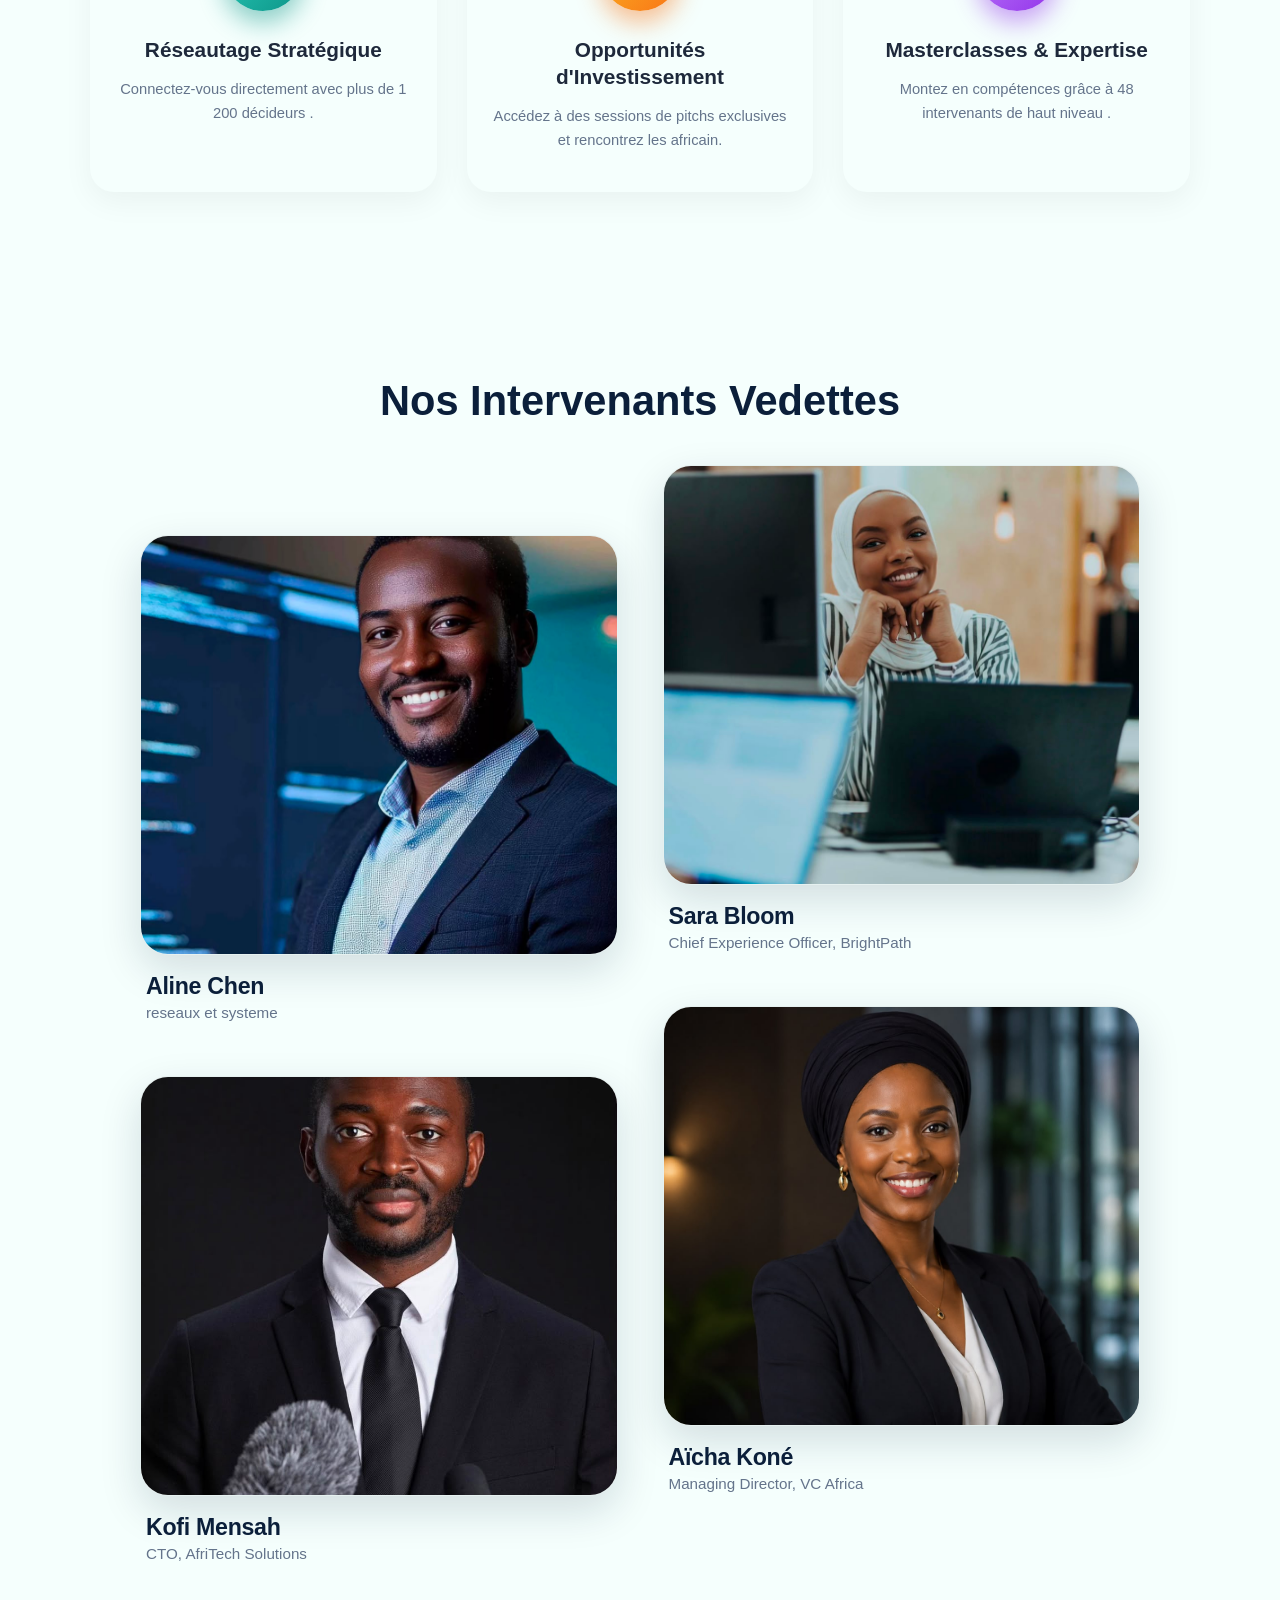
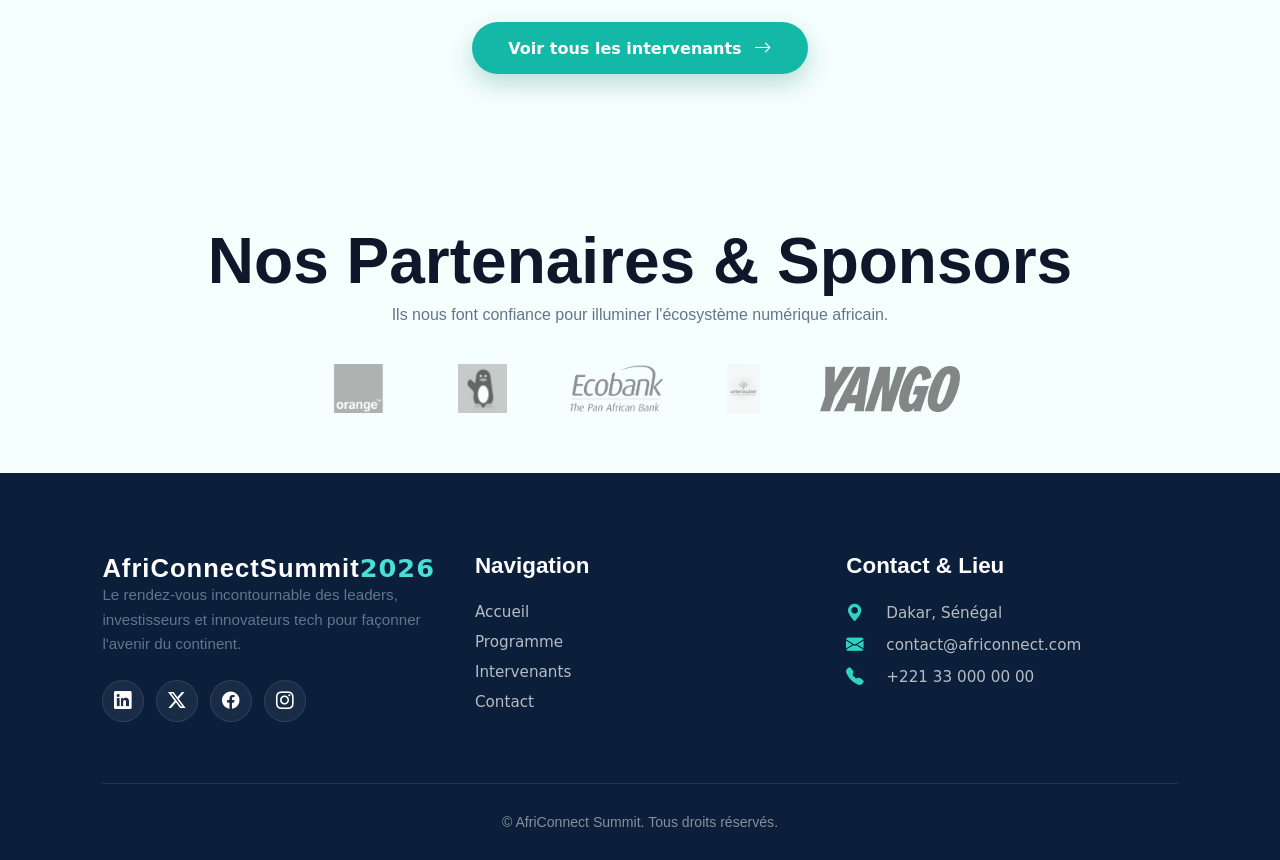
==== commit 8116a86e: "dark mode/light mode , validation formulaire sans rechargement de page , bouton retour en haut ." ====
--- a/index.html
+++ b/index.html
@@ -11,16 +11,13 @@
 </head>
 <body>
   
+  
 <header class="hero-section">
     <!-- Navigation -->
     <header class="barre-navigation">
     <div class="conteneur-navigation">
       <a href="index.html" class="logo-marque">AfriConnect<span>Summit2026</span></a>
-    <button id="bouton-burger" class="bouton-burger" aria-label="Ouvrir le menu">
-      <span class="barre"></span>
-      <span class="barre"></span>
-      <span class="barre"></span>
-    </button>
+      
       <nav class="liens-menu">
         <a href="index.html"class="actuel">Accueil</a>
         <a href="programme.html" >Programme</a>
@@ -316,7 +313,7 @@
           <li><a href="index.html">Accueil</a></li>
           <li><a href="programme.html">Programme</a></li>
           <li><a href="intervenants.html">Intervenants</a></li>
-          <li><a href="contact.html">Contact</a></li>
+          <li><a href="index.html#contact">Contact</a></li>
         </ul>
       </div>
 
@@ -333,13 +330,19 @@
 
     <div class="bas-de-page">
       <p>© <span id="annee-courante"></span> AfriConnect Summit. Tous droits réservés.</p>
-      <!-- <button id="bouton-retour-haut" class="bouton-retour-haut" aria-label="Retour en haut de la page">
+      <button id="bouton-retour-haut" class="bouton-retour-haut" aria-label="Retour en haut de la page">
         <i class="bi bi-arrow-up"></i>
-      </button> -->
-    </div>
-   </footer>  
-
- 
+      </button>
+    </div>
+  </footer>  
+
+  <!-- Script pour animer le compteur si besoin -->
+  <script src="script.js">
+    
+  </script>
+</body>
+</html>    
+
 
 
 
--- a/css/style.css
+++ b/css/style.css
@@ -2791,4 +2791,271 @@
 }
 
 
-
+/* =========================================================
+   1. THÈME CLAIR (TES VARIABLES PAR DÉFAUT)
+   ========================================================= */
+:root {
+    --bg: #f5fffd;              /* Fond clair légèrement menthe */
+    --card: #ffffff;            /* Cartes blanches */
+    --card-border: rgba(15, 118, 110, 0.12);
+    --primary: #0f766e;         /* Vert menthe foncé */
+    --secondary: #2dd4bf;       /* Vert menthe lumineux */
+    --accent: #14b8a6;          /* Accent turquoise */
+    --dark-blue: #0b1f3a;       /* Bleu nuit */
+    --text: #0b1f3a;            /* Texte bleu nuit */
+    --muted: #64748b;           /* Texte secondaire */
+    --shadow: 0 15px 40px rgba(11,31,58,.15);
+    --aqua-glow: #0d9488;       /* Contour aqua */
+    --input-bg: #ffffff;
+    --input-border: #cbd5e1;
+}
+
+/* Base Light Mode */
+body {
+    background-color: var(--bg);
+    color: var(--text);
+    transition: background-color 0.3s ease, color 0.3s ease;
+}
+
+/* Span en vert menthe par défaut */
+span {
+    color: var(--primary);
+}
+
+
+/* =========================================================
+   2. MODE SOMBRE (QUAND ON APPUIE SUR LA LUNE)
+   ========================================================= */
+body.dark-mode {
+    --bg: #050c18 !important;              /* Fond Bleu Nuit Très Sombre */
+    --card: #0b1728 !important;            /* Cartes bleu nuit */
+    --card-hover: #13243d !important;      /* Hover cartes */
+    --card-border: rgba(45, 212, 191, 0.2) !important;
+    --text: #ffffff !important;            /* Textes en blanc */
+    --muted: #cbd5e1 !important;           /* Textes secondaires */
+    --input-bg: #030810 !important;
+    --input-border: #1e293b !important;
+}
+
+/* Body global & sections principales */
+body.dark-mode,
+body.dark-mode main,
+body.dark-mode section {
+    background-color: var(--bg) !important;
+    color: var(--text) !important;
+}
+
+/* Titres (h1 -> h6) et Paragraphes en BLANC */
+body.dark-mode h1,
+body.dark-mode h2,
+body.dark-mode h3,
+body.dark-mode h4,
+body.dark-mode h5,
+body.dark-mode h6,
+body.dark-mode p,
+body.dark-mode td,
+body.dark-mode th {
+    color: #ffffff !important;
+}
+
+/* SPAN en VERT MENTHE LUMINEUX */
+body.dark-mode span {
+    color: var(--secondary) !important; /* #2dd4bf */
+}
+
+/* BOUTONS en VERT MENTHE */
+body.dark-mode .btn-secondary,
+body.dark-mode .bouton-pass,
+body.dark-mode .bouton-voir-plus,
+body.dark-mode button[type="submit"] {
+    background-color: var(--secondary) !important;
+    color: #050c18 !important;
+    border: none !important;
+}
+
+/* --- CORRECTION DES CARTES (INTERVENANTS, POURQUOI, TABLEAU) --- */
+body.dark-mode .carte-pourquoi,
+body.dark-mode .carte-intervenant,
+body.dark-mode .carte-tableau,
+body.dark-mode .pro-stats-panel,
+body.dark-mode .pro-stat-item,
+body.dark-mode .contact-form-container,
+body.dark-mode .onglet-btn,
+body.dark-mode .conteneur-photo,
+body.dark-mode .info-intervenant {
+    background-color: var(--card) !important;
+    border-color: var(--card-border) !important;
+}
+
+/* Correction spécifique du texte sur les cartes d'intervenants */
+body.dark-mode .carte-intervenant h3,
+body.dark-mode .carte-intervenant p,
+body.dark-mode .info-intervenant h3,
+body.dark-mode .info-intervenant p,
+body.dark-mode .titre-intervenant {
+    color: #ffffff !important;
+}
+
+/* Hover sur les cartes */
+body.dark-mode .carte-pourquoi:hover,
+body.dark-mode .carte-intervenant:hover,
+body.dark-mode .pro-stat-item:hover {
+    background-color: var(--card-hover) !important;
+}
+
+/* --- CORRECTION FORMULAIRES & PAGE CONTACT --- */
+body.dark-mode label,
+body.dark-mode .contact-form label {
+    color: #ffffff !important;
+    font-weight: 600;
+}
+
+body.dark-mode input,
+body.dark-mode select,
+body.dark-mode textarea {
+    background-color: var(--input-bg) !important;
+    border-color: var(--input-border) !important;
+    color: #ffffff !important;
+}
+
+body.dark-mode input::placeholder,
+body.dark-mode textarea::placeholder {
+    color: #94a3b8 !important;
+}
+
+/* --- CORRECTION RÉSEAUX SOCIAUS & MAP --- */
+body.dark-mode .reseaux-sociaux a {
+    background-color: rgba(45, 212, 191, 0.15) !important;
+    color: var(--secondary) !important;
+    border: 1px solid var(--secondary) !important;
+}
+
+body.dark-mode .reseaux-sociaux a:hover {
+    background-color: var(--secondary) !important;
+    color: #050c18 !important;
+}
+
+
+/* =========================================================
+   3. EXCEPTIONS : HERO ET FOOTER (NE CHANGENT PAS DE FOND)
+   ========================================================= */
+body.dark-mode .hero-section,
+body.dark-mode .hero-interne-glow,
+body.dark-mode .pied-de-page,
+body.dark-mode footer {
+    background: inherit;
+}
+
+/* =========================================================
+   CORRECTIFS SPÉCIFIQUES : INTERVENANTS & FAQ (DARK MODE)
+   ========================================================= */
+
+/* 1. FAQ : Fond bleu nuit + Texte blanc + Icones verts */
+/* Fond Bleu Nuit + Texte Blanc pour la FAQ */
+body.dark-mode [class*="faq"],
+body.dark-mode .accordion-item,
+body.dark-mode .accordion-button {
+    background-color: #0b1728 !important; /* Met le fond en Bleu Nuit */
+    color: #ffffff !important;             /* Met le texte en Blanc */
+    border: 1px solid rgba(45, 212, 191, 0.2) !important;
+}
+
+body.dark-mode .faq-item h3,
+body.dark-mode .faq-item p,
+body.dark-mode .faq-question,
+body.dark-mode [class*="faq"] h3,
+body.dark-mode [class*="faq"] p,
+body.dark-mode [class*="faq"] button,
+body.dark-mode [class*="faq"] span {
+    color: #011022 !important; /* Texte blanc au lieu de vert sur blanc */
+  
+}
+/* Rend le sous-titre de la FAQ bien visible en blanc */
+body.dark-mode p,
+body.dark-mode .sous-titre,
+body.dark-mode [class*="subtitle"],
+body.dark-mode [class*="description"] {
+    color: #ffffff !important;
+}
+
+
+/* 2. BAS DE CARTE INTERVENANTS : Fond bleu nuit au lieu de gris */
+body.dark-mode .info-intervenant,
+body.dark-mode .carte-intervenant .info,
+body.dark-mode [class*="intervenant"] [class*="info"],
+body.dark-mode [class*="speaker"] [class*="info"],
+body.dark-mode [class*="carte"] > div:last-child {
+    background-color: #0b1728 !important; /* Enlève le fond gris */
+    color: #ffffff !important;
+}
+
+body.dark-mode .info-intervenant h3,
+body.dark-mode .info-intervenant p {
+    color: #ffffff !important;
+}
+
+/* 3. BOUTONS DE FILTRES (Tous, IA & Tech, Business...) */
+body.dark-mode .filtre-btn,
+body.dark-mode .btn-filtre,
+body.dark-mode [class*="filtre"],
+body.dark-mode [class*="filter"] {
+    background-color: #0b1728 !important; /* Bleu nuit au lieu de gris */
+    color: #ffffff !important;
+    border: 1px solid rgba(45, 212, 191, 0.2) !important;
+}
+
+/* Filtre actif */
+body.dark-mode .filtre-btn.actif,
+body.dark-mode .btn-filtre.active,
+body.dark-mode [class*="filtre"].active,
+body.dark-mode [class*="filtre"].actif {
+    background-color: #2dd4bf !important; /* Vert menthe pour le filtre sélectionné */
+    color: #050c18 !important;
+}
+
+/* =========================================================
+   BOUTON RETOUR EN HAUT (VERT MENTHE)
+   ========================================================= */
+.bouton-retour-haut {
+  position: fixed;
+  bottom: 30px;
+  right: 30px;
+  width: 48px;
+  height: 48px;
+  background-color: #2dd4bf !important;  /* Vert menthe lumineux */
+  color: #050c18 !important;              /* Fleche sombre */
+  border: none !important;
+  border-radius: 50%;
+  box-shadow: 0 4px 15px rgba(45, 212, 191, 0.4);
+  cursor: pointer;
+  display: flex;
+  align-items: center;
+  justify-content: center;
+  font-size: 1.3rem;
+  z-index: 1000;
+  
+  /* Invisibilité par défaut */
+  opacity: 0;
+  visibility: hidden;
+  transform: translateY(20px);
+  transition: all 0.3s ease-in-out;
+}
+
+/* Apparition quand on scroll */
+.bouton-retour-haut.visible {
+  opacity: 1;
+  visibility: visible;
+  transform: translateY(0);
+}
+
+/* Effet au survol */
+.bouton-retour-haut:hover {
+  background-color: #14b8a6 !important;
+  transform: translateY(-5px);
+  box-shadow: 0 6px 20px rgba(45, 212, 191, 0.6);
+}
+.bouton-retour-haut i {
+  /* Ajoute un trait de contour pour durcir la flèche */
+  -webkit-text-stroke: 1.5px #050c18; 
+  font-weight: 900 !important;
+}
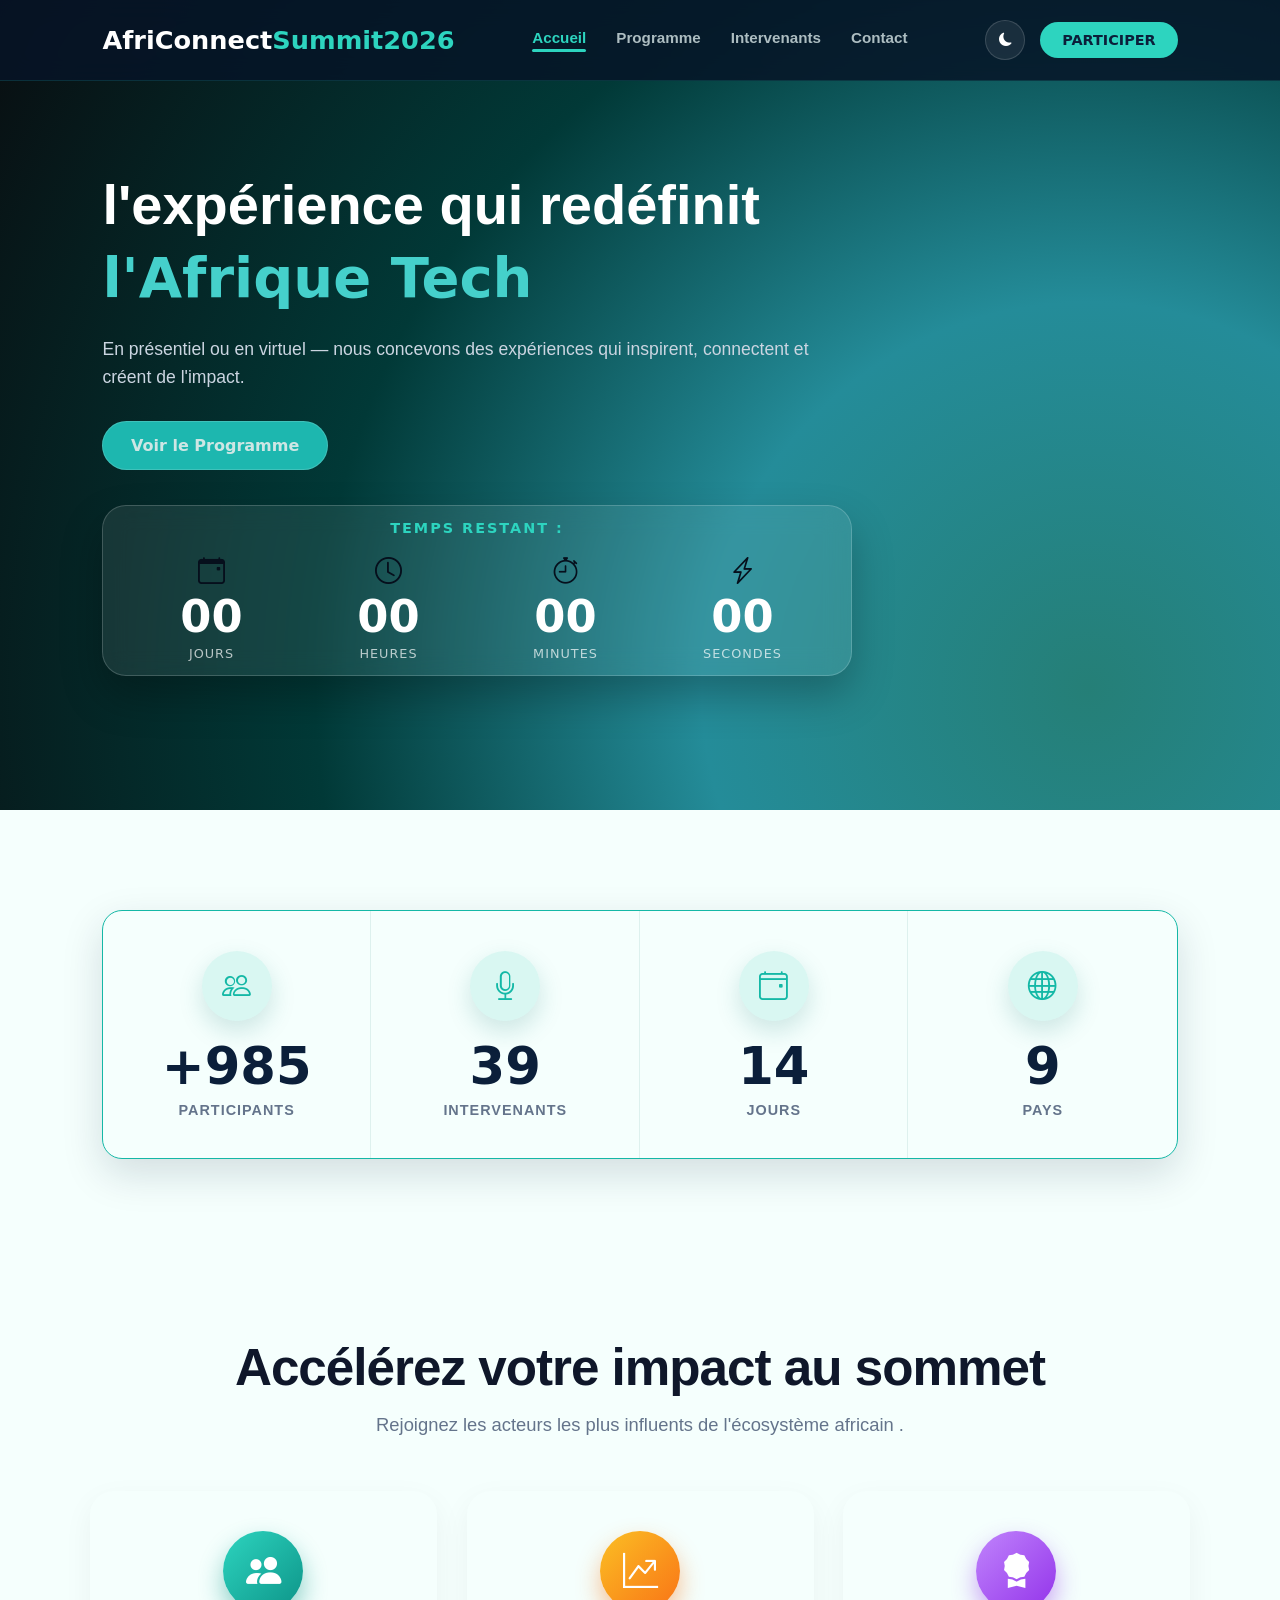
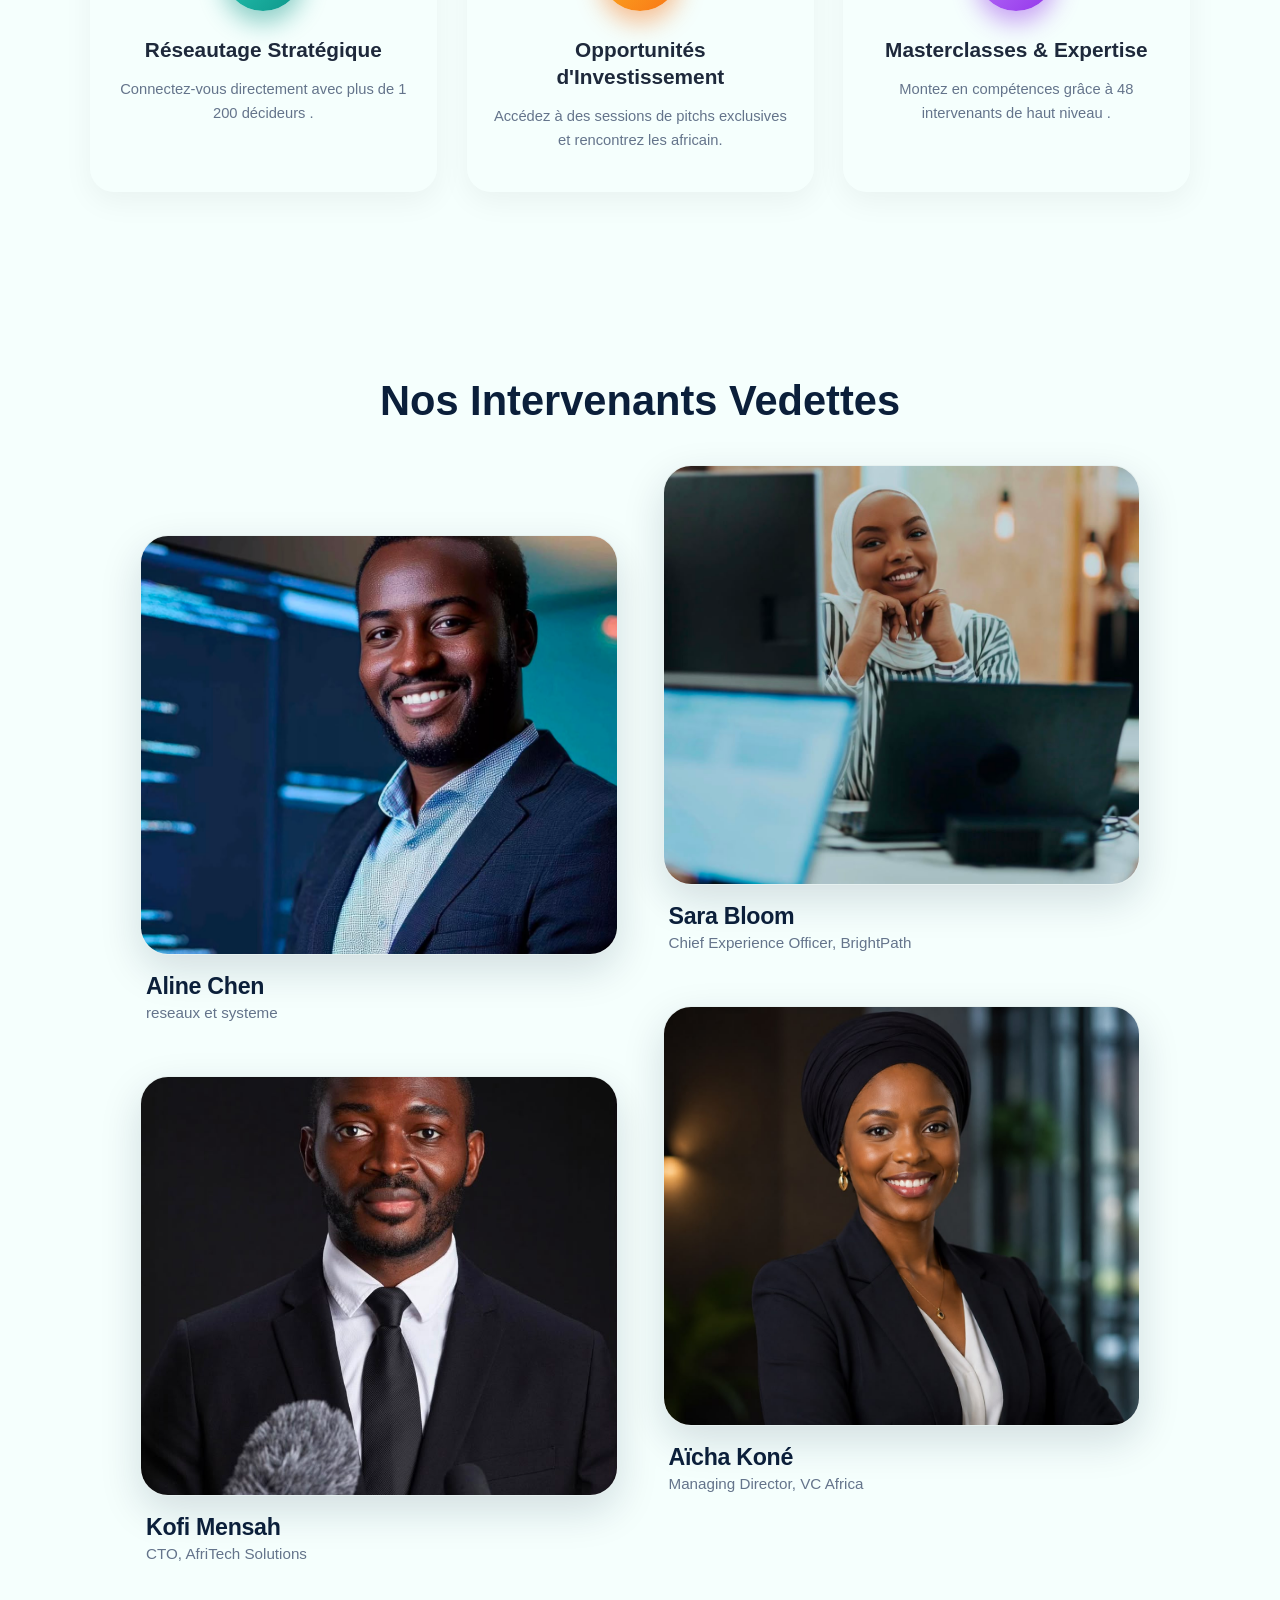
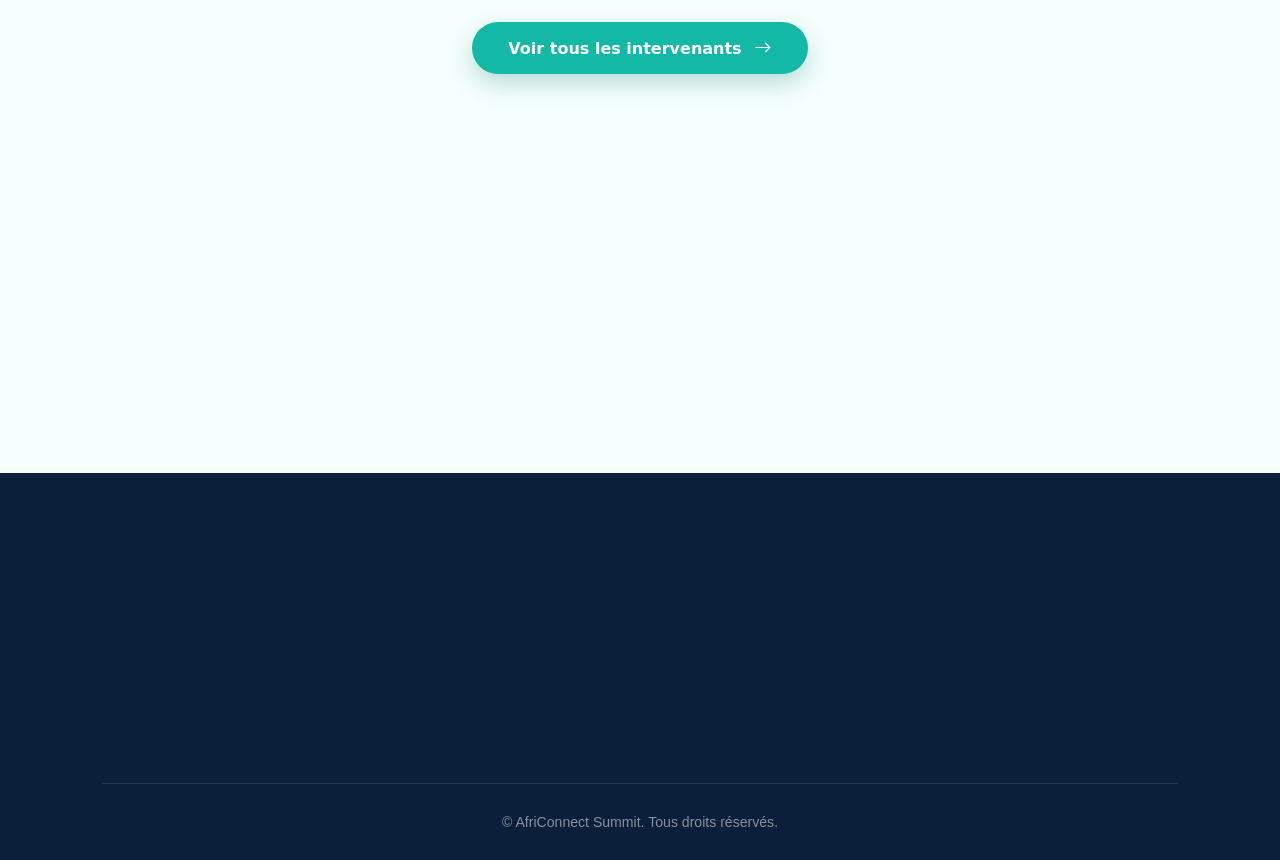
==== commit 57152d98: "animation ,ajout du dossier docs ,finalisation correction de bug" ====
--- a/index.html
+++ b/index.html
@@ -35,19 +35,19 @@
   </header>
 
     <!-- Contenu Principal -->
-    <div class="hero-content">
+    <div class="hero-content  ">
        <!-- <span class="badge">Événement Incontournable 2026</span> -->
       <h1>l'expérience qui redéfinit <span class="Afrique">l'Afrique Tech</span></h1>
       <p>En présentiel ou en virtuel — nous concevons des expériences qui inspirent, connectent et créent de l'impact.</p>
       
       <!-- Boutons -->
-      <div class="hero-buttons">
+      <div class="hero-buttons section-animee">
         <!-- <a href="#billetterie" class="btn-primary">Prendre mon Pass</a> -->
         <a href="#programme" class="btn-secondary">Voir le Programme</a>
       </div>
 
       <!-- COMPTEUR TRANSPARENT (GLASSMORPHISM) -->
-      <div class="countdown-container">
+      <div class="countdown-container section-animee">
       <span class="countdown-title">TEMPS RESTANT :</span>
       <div class="countdown-timer">
         
@@ -85,7 +85,7 @@
 
 
 <!-- SECTION STATISTIQUES GLASSMORPHISM -->
-<section class="pro-stats-section">
+<section class="pro-stats-section section-animee">
   <div class="pro-stats-panel">
     
     <!-- Colonne 1 : Participants -->
@@ -129,9 +129,9 @@
 
 
 
-<section class="section-pourquoi">
-
-  <div class="en-tete-pourquoi">
+<section class="section-pourquoi  section-animee">
+
+  <div class="en-tete-pourquoi section-animee">
     <h2>Accélérez votre impact au sommet</h2>
     <p>
       Rejoignez les acteurs les plus influents de l'écosystème africain 
@@ -139,7 +139,7 @@
     </p>
   </div>
 
-  <div class="conteneur-pourquoi">
+  <div class="conteneur-pourquoi section-animee">
 
     <div class="carte-pourquoi">
       <div class="icone-box">
@@ -153,7 +153,7 @@
     </div>
 
 
-    <div class="carte-pourquoi">
+    <div class="carte-pourquoi section-animee">
       <div class="icone-box">
         <i class="bi bi-graph-up-arrow"></i>
       </div>
@@ -165,7 +165,7 @@
     </div>
 
 
-    <div class="carte-pourquoi">
+    <div class="carte-pourquoi section-animee">
       <div class="icone-box">
         <i class="bi bi-award-fill"></i>
       </div>
@@ -183,7 +183,7 @@
 
 
 <!-- SECTION INTERVENANTS VEDETTES -->
-<section class="section-intervenants">
+<section class="section-intervenants  section-animee">
   
   <div class="en-tete-intervenants">
     
@@ -192,7 +192,7 @@
   </div>
 
   <!-- GRILLE ASYMÉTRIQUE À 2 COLONNES DÉCALÉES -->
-  <div class="grille-intervenants-asymetrique">
+  <div class="grille-intervenants-asymetrique section-animee ">
     
     <!-- COLONNE GAUCHE (DÉCALÉE VERS LE BAS) -->
     <div class="colonne-intervenants colonne-gauche">
@@ -261,7 +261,7 @@
 <section>
 <!-- Section Sponsors / Partenaires -->
 <section class="sponsors-section">
-  <div class="container">
+  <div class="container  section-animee">
     <h2>Nos Partenaires & Sponsors</h2>
     <p class="section-subtitle">Ils nous font confiance pour illuminer l'écosystème numérique africain.</p>
 
@@ -294,7 +294,7 @@
   <footer class="pied-de-page">
     <div class="conteneur-footer">
       
-      <div class="colonne-footer">
+      <div class="colonne-footer  section-animee">
         <div class="logo">AfriConnectSummit<span>2026</span></div>
         <p class="texte-propos">
           Le rendez-vous incontournable des leaders, investisseurs et innovateurs tech pour façonner l'avenir du continent.
@@ -307,7 +307,7 @@
         </div>
       </div>
 
-      <div class="colonne-footer">
+      <div class="colonne-footer section-animee">
         <h3 class="titre-colonne">Navigation</h3>
         <ul class="liens-navigation">
           <li><a href="index.html">Accueil</a></li>
@@ -317,7 +317,7 @@
         </ul>
       </div>
 
-      <div class="colonne-footer">
+      <div class="colonne-footer section-animee">
         <h3 class="titre-colonne">Contact & Lieu</h3>
         <ul class="liste-contact">
           <li><i class="bi bi-geo-alt-fill"></i> Dakar, Sénégal</li>
--- a/css/style.css
+++ b/css/style.css
@@ -3058,4 +3058,22 @@
   /* Ajoute un trait de contour pour durcir la flèche */
   -webkit-text-stroke: 1.5px #050c18; 
   font-weight: 900 !important;
+}
+
+/* =========================================================
+   ANIMATION AU SCROLL (UNIVERSELLE & COMPATIBLE PARTOUT)
+   ========================================================= */
+
+/* État de départ : caché et 40px plus bas */
+.section-animee {
+  opacity: 0;
+  transform: translateY(40px);
+  transition: opacity 0.8s ease-out, transform 0.8s ease-out;
+  will-change: opacity, transform;
+}
+
+/* État quand on arrive sur la section : visible et à sa place */
+.section-animee.apparait {
+  opacity: 1;
+  transform: translateY(0);
 }
